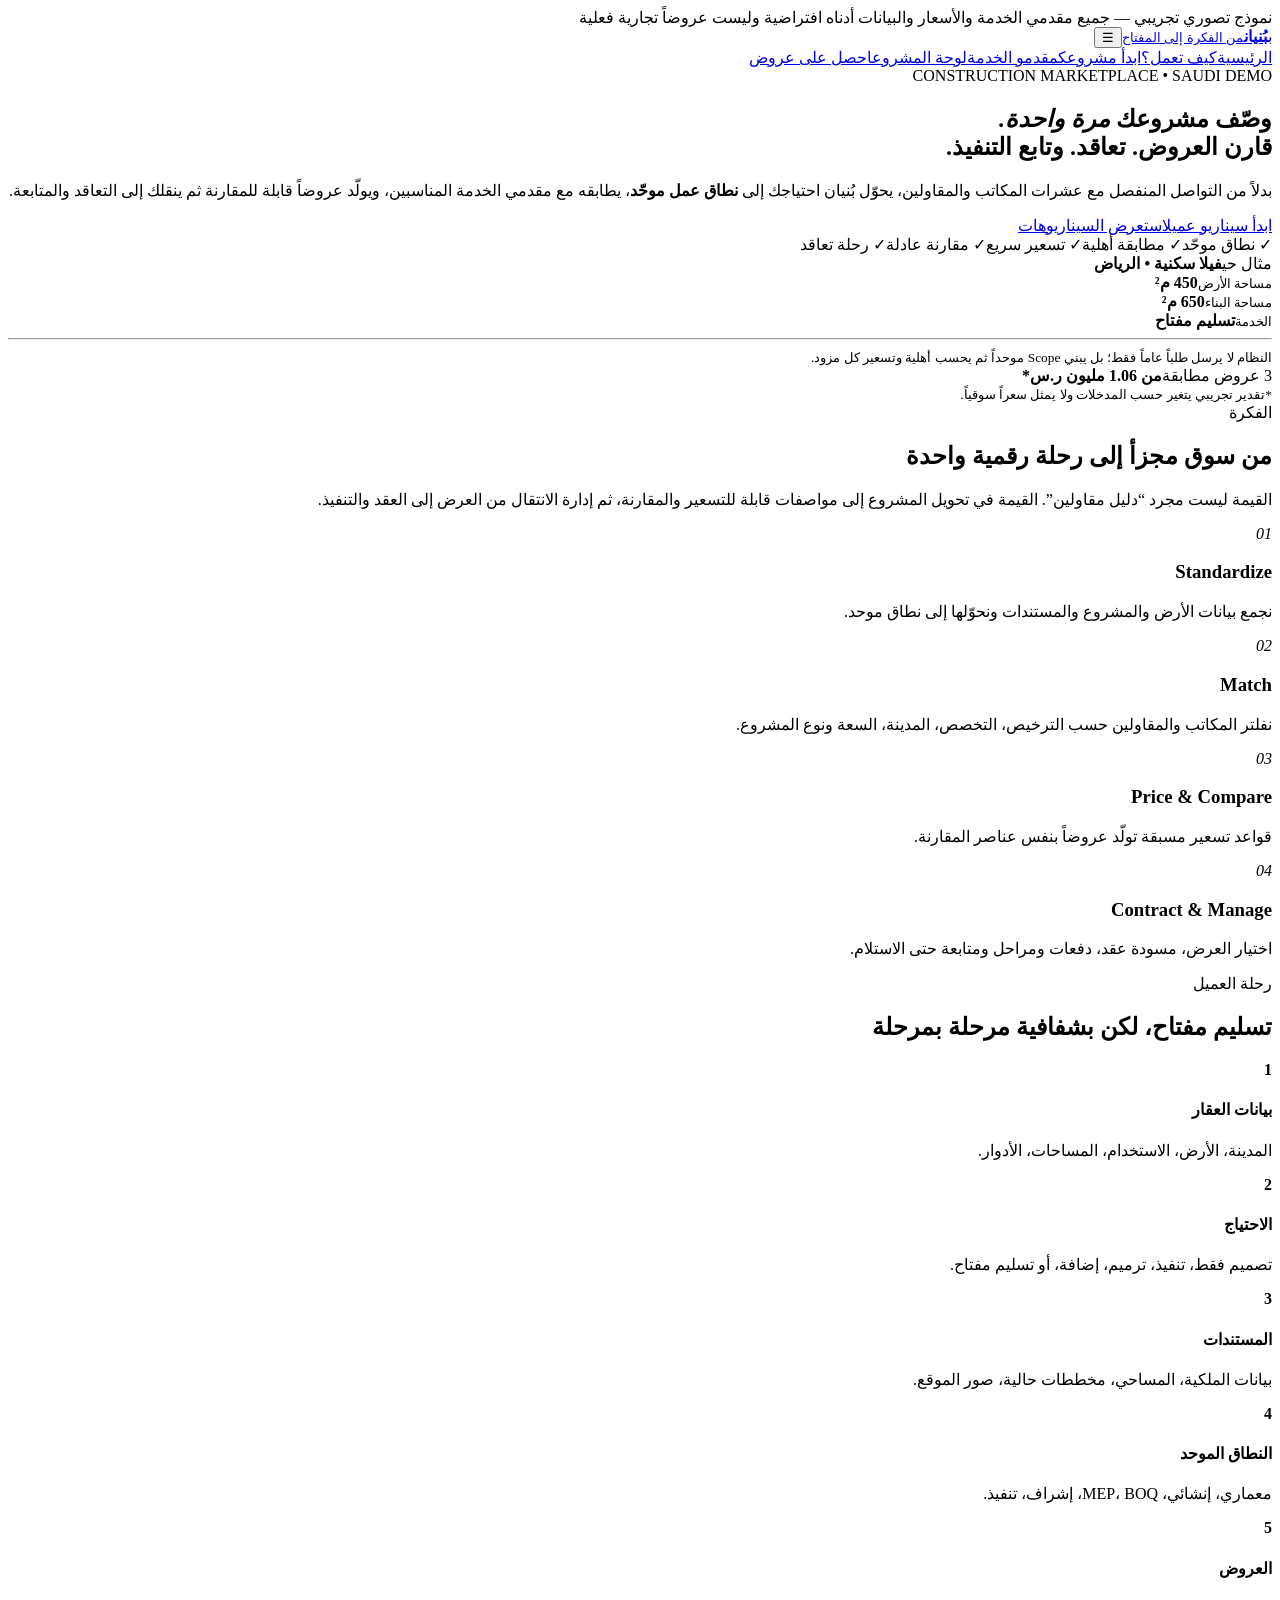
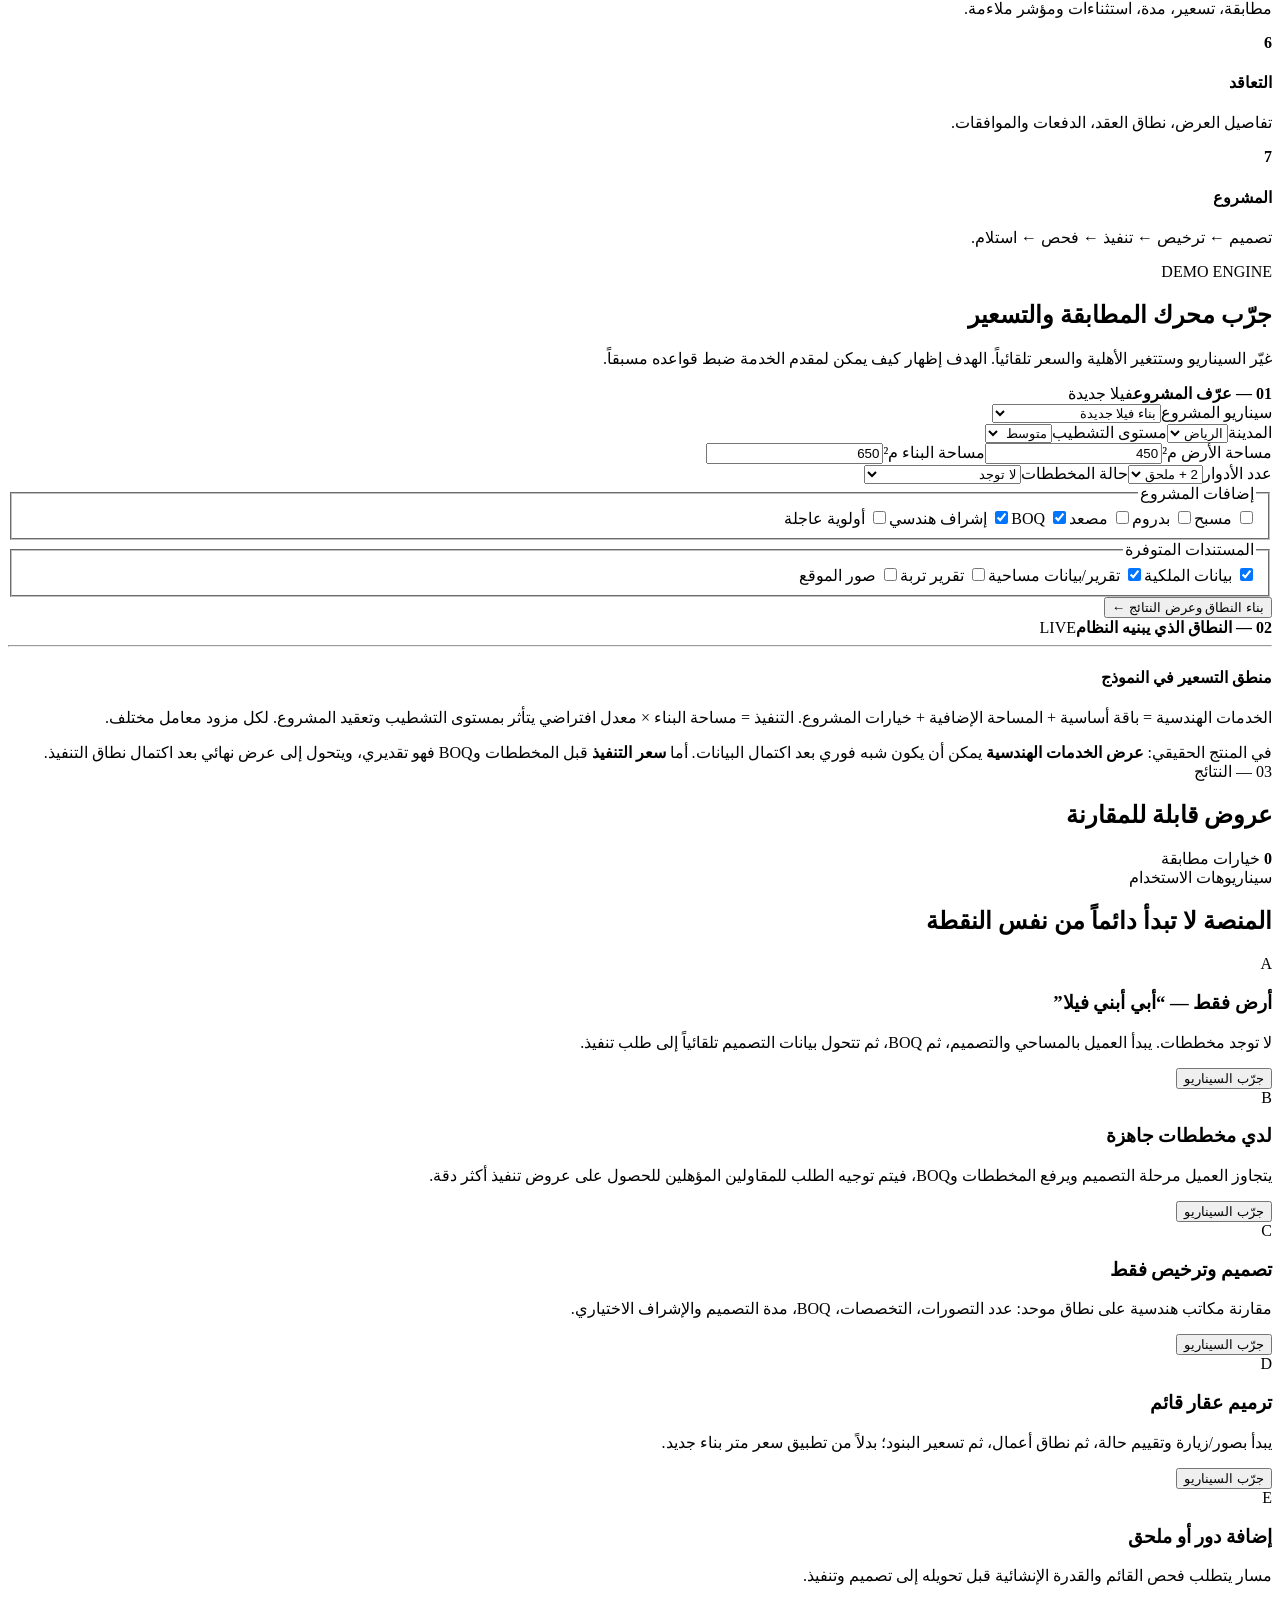
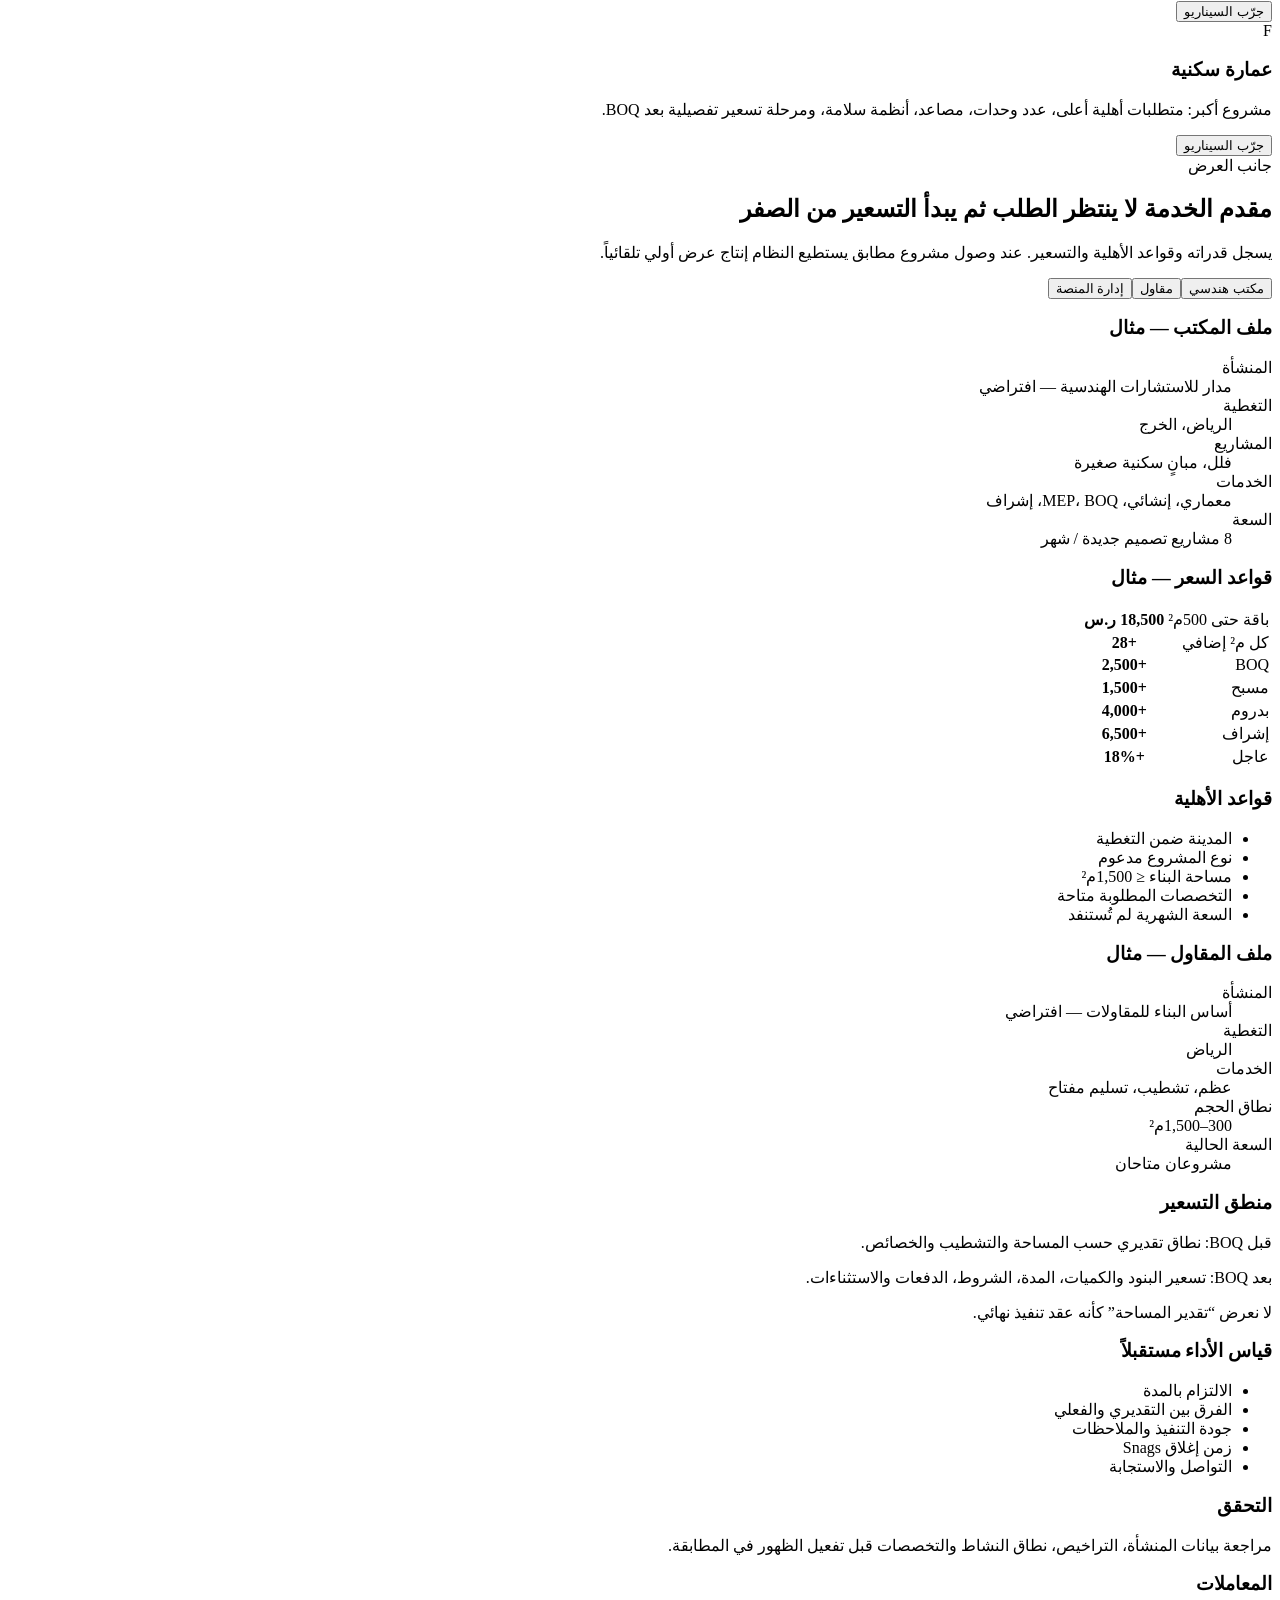
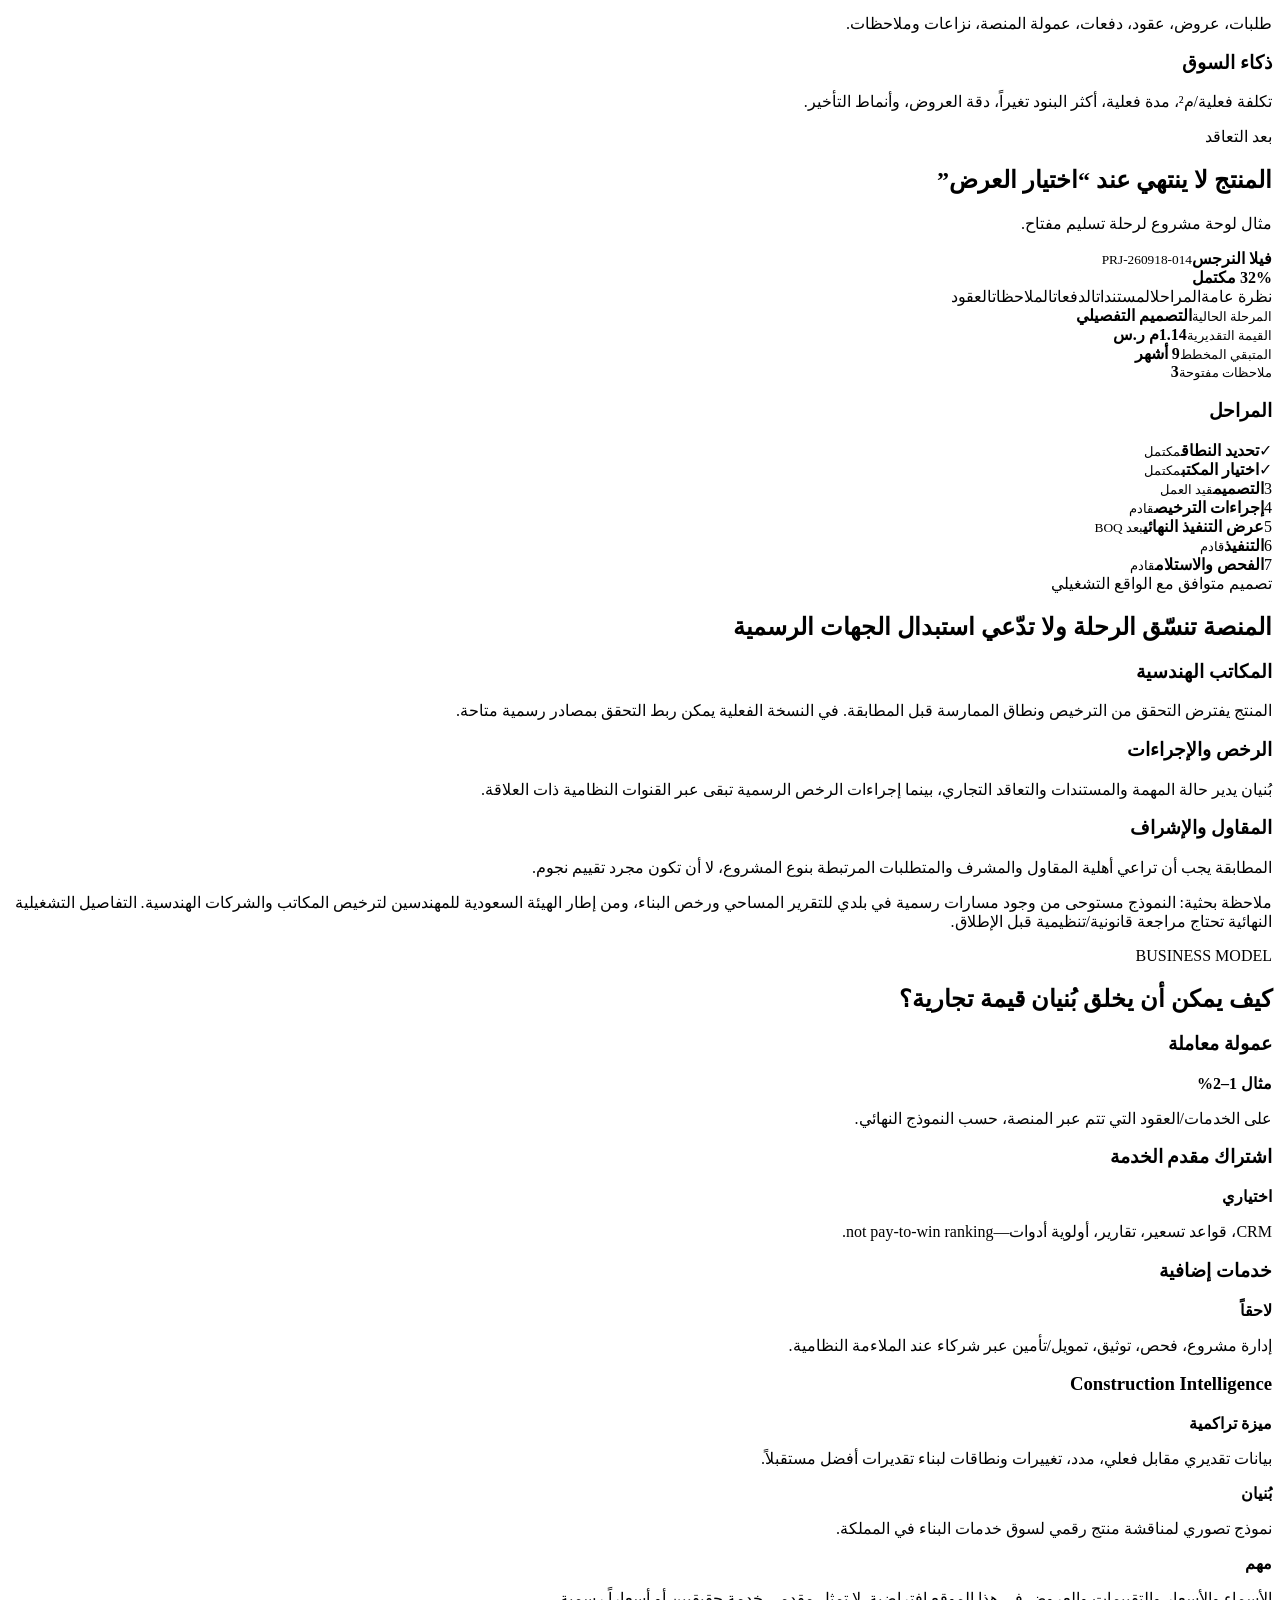
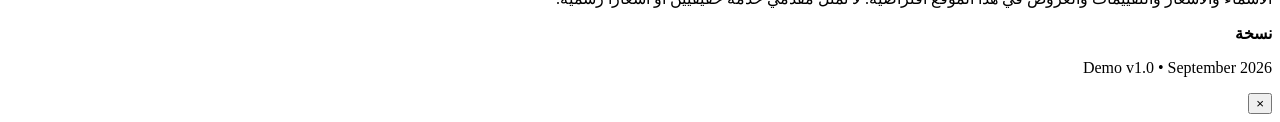
==== index.html @ bd7648a5 "Build comprehensive Bonyan marketplace demo" ====
<!doctype html>
<html lang="ar" dir="rtl">
<head><meta charset="utf-8"><meta name="viewport" content="width=device-width,initial-scale=1,viewport-fit=cover">
<title>بُنيان | منصة مقارنة وتعاقد خدمات البناء</title><meta name="description" content="نموذج تجريبي لمنصة سعودية توحّد نطاق مشروع البناء وتقارن عروض المكاتب الهندسية والمقاولين وتدير رحلة التعاقد.">
<link rel="stylesheet" href="styles.css"></head>
<body>
<div class="demo">نموذج تصوري تجريبي — جميع مقدمي الخدمة والأسعار والبيانات أدناه افتراضية وليست عروضاً تجارية فعلية</div>
<header><a class="brand" href="#home"><span>ب</span><b>بُنيان</b><small>من الفكرة إلى المفتاح</small></a><button id="menu">☰</button><nav id="nav"><a href="#home">الرئيسية</a><a href="#journey">كيف تعمل؟</a><a href="#customer">ابدأ مشروعك</a><a href="#providers">مقدمو الخدمة</a><a href="#dashboard">لوحة المشروع</a><a class="pill" href="#customer">احصل على عروض</a></nav></header>
<main>
<section id="home" class="hero"><div><span class="eyebrow">CONSTRUCTION MARKETPLACE • SAUDI DEMO</span><h1>وصّف مشروعك <em>مرة واحدة.</em><br>قارن العروض. تعاقد. وتابع التنفيذ.</h1><p>بدلاً من التواصل المنفصل مع عشرات المكاتب والمقاولين، يحوّل بُنيان احتياجك إلى <b>نطاق عمل موحّد</b>، يطابقه مع مقدمي الخدمة المناسبين، ويولّد عروضاً قابلة للمقارنة ثم ينقلك إلى التعاقد والمتابعة.</p><div class="actions"><a class="primary" href="#customer">ابدأ سيناريو عميل</a><a class="secondary" href="#scenarios">استعرض السيناريوهات</a></div><div class="trust"><span>✓ نطاق موحّد</span><span>✓ مطابقة أهلية</span><span>✓ تسعير سريع</span><span>✓ مقارنة عادلة</span><span>✓ رحلة تعاقد</span></div></div><aside class="hero-card"><div class="hc-head"><span>مثال حي</span><b>فيلا سكنية • الرياض</b></div><div class="metric"><small>مساحة الأرض</small><b>450 م²</b></div><div class="metric"><small>مساحة البناء</small><b>650 م²</b></div><div class="metric"><small>الخدمة</small><b>تسليم مفتاح</b></div><hr><small>النظام لا يرسل طلباً عاماً فقط؛ بل يبني Scope موحداً ثم يحسب أهلية وتسعير كل مزود.</small><div class="quote-mini"><span>3 عروض مطابقة</span><b>من 1.06 مليون ر.س*</b></div><small>*تقدير تجريبي يتغير حسب المدخلات ولا يمثل سعراً سوقياً.</small></aside></section>

<section class="section problem"><div class="section-title"><span>الفكرة</span><h2>من سوق مجزأ إلى رحلة رقمية واحدة</h2><p>القيمة ليست مجرد “دليل مقاولين”. القيمة في تحويل المشروع إلى مواصفات قابلة للتسعير والمقارنة، ثم إدارة الانتقال من العرض إلى العقد والتنفيذ.</p></div><div class="grid4"><article><i>01</i><h3>Standardize</h3><p>نجمع بيانات الأرض والمشروع والمستندات ونحوّلها إلى نطاق موحد.</p></article><article><i>02</i><h3>Match</h3><p>نفلتر المكاتب والمقاولين حسب الترخيص، التخصص، المدينة، السعة ونوع المشروع.</p></article><article><i>03</i><h3>Price & Compare</h3><p>قواعد تسعير مسبقة تولّد عروضاً بنفس عناصر المقارنة.</p></article><article><i>04</i><h3>Contract & Manage</h3><p>اختيار العرض، مسودة عقد، دفعات ومراحل ومتابعة حتى الاستلام.</p></article></div></section>

<section id="journey" class="section"><div class="section-title"><span>رحلة العميل</span><h2>تسليم مفتاح، لكن بشفافية مرحلة بمرحلة</h2></div><div class="timeline">
<div><b>1</b><h4>بيانات العقار</h4><p>المدينة، الأرض، الاستخدام، المساحات، الأدوار.</p></div><div><b>2</b><h4>الاحتياج</h4><p>تصميم فقط، تنفيذ، ترميم، إضافة، أو تسليم مفتاح.</p></div><div><b>3</b><h4>المستندات</h4><p>بيانات الملكية، المساحي، مخططات حالية، صور الموقع.</p></div><div><b>4</b><h4>النطاق الموحد</h4><p>معماري، إنشائي، MEP، BOQ، إشراف، تنفيذ.</p></div><div><b>5</b><h4>العروض</h4><p>مطابقة، تسعير، مدة، استثناءات ومؤشر ملاءمة.</p></div><div><b>6</b><h4>التعاقد</h4><p>تفاصيل العرض، نطاق العقد، الدفعات والموافقات.</p></div><div><b>7</b><h4>المشروع</h4><p>تصميم ← ترخيص ← تنفيذ ← فحص ← استلام.</p></div></div></section>

<section id="customer" class="section configurator"><div class="section-title"><span>DEMO ENGINE</span><h2>جرّب محرك المطابقة والتسعير</h2><p>غيّر السيناريو وستتغير الأهلية والسعر تلقائياً. الهدف إظهار كيف يمكن لمقدم الخدمة ضبط قواعده مسبقاً.</p></div>
<div class="config-grid"><form id="projectForm" class="panel">
<div class="form-head"><b>01 — عرّف المشروع</b><span id="scenarioBadge">فيلا جديدة</span></div>
<label>سيناريو المشروع<select id="scenario"><option value="villa">بناء فيلا جديدة</option><option value="turnkey">فيلا — تسليم مفتاح</option><option value="design">تصميم وترخيص فقط</option><option value="execute">لدي مخططات وأريد التنفيذ</option><option value="renovation">ترميم فيلا قائمة</option><option value="floor">إضافة دور / ملحق</option><option value="building">عمارة سكنية</option></select></label>
<div class="two"><label>المدينة<select id="city"><option>الرياض</option><option>جدة</option><option>الخبر</option><option>الدمام</option></select></label><label>مستوى التشطيب<select id="finish"><option value="economy">اقتصادي</option><option value="standard" selected>متوسط</option><option value="premium">فاخر</option></select></label></div>
<div class="two"><label>مساحة الأرض م²<input id="land" type="number" min="100" value="450"></label><label>مساحة البناء م²<input id="built" type="number" min="100" value="650"></label></div>
<div class="two"><label>عدد الأدوار<select id="floors"><option value="1">1</option><option value="2" selected>2 + ملحق</option><option value="3">3</option><option value="4">4+</option></select></label><label>حالة المخططات<select id="drawings"><option value="none">لا توجد</option><option value="concept">تصور مبدئي</option><option value="ready">مخططات جاهزة + BOQ</option></select></label></div>
<fieldset><legend>إضافات المشروع</legend><div class="checks"><label><input id="pool" type="checkbox"> مسبح</label><label><input id="basement" type="checkbox"> بدروم</label><label><input id="elevator" type="checkbox"> مصعد</label><label><input id="boq" type="checkbox" checked> BOQ</label><label><input id="supervision" type="checkbox" checked> إشراف هندسي</label><label><input id="urgent" type="checkbox"> أولوية عاجلة</label></div></fieldset>
<fieldset><legend>المستندات المتوفرة</legend><div class="checks"><label><input id="deed" type="checkbox" checked> بيانات الملكية</label><label><input id="survey" type="checkbox" checked> تقرير/بيانات مساحية</label><label><input id="soil" type="checkbox"> تقرير تربة</label><label><input id="photos" type="checkbox"> صور الموقع</label></div></fieldset>
<button class="primary full" type="submit">بناء النطاق وعرض النتائج ←</button></form>
<aside class="panel scope"><div class="form-head"><b>02 — النطاق الذي يبنيه النظام</b><span class="live">LIVE</span></div><div id="scopeOut"></div><hr><h4>منطق التسعير في النموذج</h4><p>الخدمات الهندسية = باقة أساسية + المساحة الإضافية + خيارات المشروع. التنفيذ = مساحة البناء × معدل افتراضي يتأثر بمستوى التشطيب وتعقيد المشروع. لكل مزود معامل مختلف.</p><div class="notice">في المنتج الحقيقي: <b>عرض الخدمات الهندسية</b> يمكن أن يكون شبه فوري بعد اكتمال البيانات. أما <b>سعر التنفيذ</b> قبل المخططات وBOQ فهو تقديري، ويتحول إلى عرض نهائي بعد اكتمال نطاق التنفيذ.</div></aside></div>
<div id="results" class="results hidden"><div class="results-head"><div><span>03 — النتائج</span><h2>عروض قابلة للمقارنة</h2></div><div><b id="matchCount">0</b> خيارات مطابقة</div></div><div id="offerCards" class="offer-grid"></div><div id="compareWrap"></div></div></section>

<section id="scenarios" class="section alt"><div class="section-title"><span>سيناريوهات الاستخدام</span><h2>المنصة لا تبدأ دائماً من نفس النقطة</h2></div><div class="scenario-grid">
<article><span>A</span><h3>أرض فقط — “أبي أبني فيلا”</h3><p>لا توجد مخططات. يبدأ العميل بالمساحي والتصميم، ثم BOQ، ثم تتحول بيانات التصميم تلقائياً إلى طلب تنفيذ.</p><button data-scenario="turnkey">جرّب السيناريو</button></article>
<article><span>B</span><h3>لدي مخططات جاهزة</h3><p>يتجاوز العميل مرحلة التصميم ويرفع المخططات وBOQ، فيتم توجيه الطلب للمقاولين المؤهلين للحصول على عروض تنفيذ أكثر دقة.</p><button data-scenario="execute">جرّب السيناريو</button></article>
<article><span>C</span><h3>تصميم وترخيص فقط</h3><p>مقارنة مكاتب هندسية على نطاق موحد: عدد التصورات، التخصصات، BOQ، مدة التصميم والإشراف الاختياري.</p><button data-scenario="design">جرّب السيناريو</button></article>
<article><span>D</span><h3>ترميم عقار قائم</h3><p>يبدأ بصور/زيارة وتقييم حالة، ثم نطاق أعمال، ثم تسعير البنود؛ بدلاً من تطبيق سعر متر بناء جديد.</p><button data-scenario="renovation">جرّب السيناريو</button></article>
<article><span>E</span><h3>إضافة دور أو ملحق</h3><p>مسار يتطلب فحص القائم والقدرة الإنشائية قبل تحويله إلى تصميم وتنفيذ.</p><button data-scenario="floor">جرّب السيناريو</button></article>
<article><span>F</span><h3>عمارة سكنية</h3><p>مشروع أكبر: متطلبات أهلية أعلى، عدد وحدات، مصاعد، أنظمة سلامة، ومرحلة تسعير تفصيلية بعد BOQ.</p><button data-scenario="building">جرّب السيناريو</button></article>
</div></section>

<section id="providers" class="section"><div class="section-title"><span>جانب العرض</span><h2>مقدم الخدمة لا ينتظر الطلب ثم يبدأ التسعير من الصفر</h2><p>يسجل قدراته وقواعد الأهلية والتسعير. عند وصول مشروع مطابق يستطيع النظام إنتاج عرض أولي تلقائياً.</p></div>
<div class="tabs"><button class="tab active" data-tab="eng">مكتب هندسي</button><button class="tab" data-tab="cont">مقاول</button><button class="tab" data-tab="admin">إدارة المنصة</button></div>
<div id="eng" class="tabpane"><div class="provider-grid"><div class="panel"><h3>ملف المكتب — مثال</h3><dl><dt>المنشأة</dt><dd>مدار للاستشارات الهندسية — افتراضي</dd><dt>التغطية</dt><dd>الرياض، الخرج</dd><dt>المشاريع</dt><dd>فلل، مبانٍ سكنية صغيرة</dd><dt>الخدمات</dt><dd>معماري، إنشائي، MEP، BOQ، إشراف</dd><dt>السعة</dt><dd>8 مشاريع تصميم جديدة / شهر</dd></dl></div><div class="panel"><h3>قواعد السعر — مثال</h3><table><tr><td>باقة حتى 500م²</td><th>18,500 ر.س</th></tr><tr><td>كل م² إضافي</td><th>+28</th></tr><tr><td>BOQ</td><th>+2,500</th></tr><tr><td>مسبح</td><th>+1,500</th></tr><tr><td>بدروم</td><th>+4,000</th></tr><tr><td>إشراف</td><th>+6,500</th></tr><tr><td>عاجل</td><th>+18%</th></tr></table></div><div class="panel"><h3>قواعد الأهلية</h3><ul><li>المدينة ضمن التغطية</li><li>نوع المشروع مدعوم</li><li>مساحة البناء ≤ 1,500م²</li><li>التخصصات المطلوبة متاحة</li><li>السعة الشهرية لم تُستنفد</li></ul></div></div></div>
<div id="cont" class="tabpane hidden"><div class="provider-grid"><div class="panel"><h3>ملف المقاول — مثال</h3><dl><dt>المنشأة</dt><dd>أساس البناء للمقاولات — افتراضي</dd><dt>التغطية</dt><dd>الرياض</dd><dt>الخدمات</dt><dd>عظم، تشطيب، تسليم مفتاح</dd><dt>نطاق الحجم</dt><dd>300–1,500م²</dd><dt>السعة الحالية</dt><dd>مشروعان متاحان</dd></dl></div><div class="panel"><h3>منطق التسعير</h3><p>قبل BOQ: نطاق تقديري حسب المساحة والتشطيب والخصائص.</p><p>بعد BOQ: تسعير البنود والكميات، المدة، الشروط، الدفعات والاستثناءات.</p><div class="notice">لا نعرض “تقدير المساحة” كأنه عقد تنفيذ نهائي.</div></div><div class="panel"><h3>قياس الأداء مستقبلاً</h3><ul><li>الالتزام بالمدة</li><li>الفرق بين التقديري والفعلي</li><li>جودة التنفيذ والملاحظات</li><li>زمن إغلاق Snags</li><li>التواصل والاستجابة</li></ul></div></div></div>
<div id="admin" class="tabpane hidden"><div class="provider-grid"><div class="panel"><h3>التحقق</h3><p>مراجعة بيانات المنشأة، التراخيص، نطاق النشاط والتخصصات قبل تفعيل الظهور في المطابقة.</p></div><div class="panel"><h3>المعاملات</h3><p>طلبات، عروض، عقود، دفعات، عمولة المنصة، نزاعات وملاحظات.</p></div><div class="panel"><h3>ذكاء السوق</h3><p>تكلفة فعلية/م²، مدة فعلية، أكثر البنود تغيراً، دقة العروض، وأنماط التأخير.</p></div></div></div></section>

<section id="dashboard" class="section dark"><div class="section-title"><span>بعد التعاقد</span><h2>المنتج لا ينتهي عند “اختيار العرض”</h2><p>مثال لوحة مشروع لرحلة تسليم مفتاح.</p></div><div class="dash"><aside><b>فيلا النرجس</b><small>PRJ-260918-014</small><div class="progress"><i style="width:32%"></i></div><strong>32% مكتمل</strong><nav><a class="on">نظرة عامة</a><a>المراحل</a><a>المستندات</a><a>الدفعات</a><a>الملاحظات</a><a>العقود</a></nav></aside><div class="dashmain"><div class="kpis"><div><small>المرحلة الحالية</small><b>التصميم التفصيلي</b></div><div><small>القيمة التقديرية</small><b>1.14م ر.س</b></div><div><small>المتبقي المخطط</small><b>9 أشهر</b></div><div><small>ملاحظات مفتوحة</small><b>3</b></div></div><h3>المراحل</h3><div class="milestones"><div class="done">✓<b>تحديد النطاق</b><small>مكتمل</small></div><div class="done">✓<b>اختيار المكتب</b><small>مكتمل</small></div><div class="now">3<b>التصميم</b><small>قيد العمل</small></div><div>4<b>إجراءات الترخيص</b><small>قادم</small></div><div>5<b>عرض التنفيذ النهائي</b><small>بعد BOQ</small></div><div>6<b>التنفيذ</b><small>قادم</small></div><div>7<b>الفحص والاستلام</b><small>قادم</small></div></div></div></div></section>

<section class="section regulatory"><div class="section-title"><span>تصميم متوافق مع الواقع التشغيلي</span><h2>المنصة تنسّق الرحلة ولا تدّعي استبدال الجهات الرسمية</h2></div><div class="grid3"><article><h3>المكاتب الهندسية</h3><p>المنتج يفترض التحقق من الترخيص ونطاق الممارسة قبل المطابقة. في النسخة الفعلية يمكن ربط التحقق بمصادر رسمية متاحة.</p></article><article><h3>الرخص والإجراءات</h3><p>بُنيان يدير حالة المهمة والمستندات والتعاقد التجاري، بينما إجراءات الرخص الرسمية تبقى عبر القنوات النظامية ذات العلاقة.</p></article><article><h3>المقاول والإشراف</h3><p>المطابقة يجب أن تراعي أهلية المقاول والمشرف والمتطلبات المرتبطة بنوع المشروع، لا أن تكون مجرد تقييم نجوم.</p></article></div><p class="source-note">ملاحظة بحثية: النموذج مستوحى من وجود مسارات رسمية في بلدي للتقرير المساحي ورخص البناء، ومن إطار الهيئة السعودية للمهندسين لترخيص المكاتب والشركات الهندسية. التفاصيل التشغيلية النهائية تحتاج مراجعة قانونية/تنظيمية قبل الإطلاق.</p></section>

<section class="section model"><div class="section-title"><span>BUSINESS MODEL</span><h2>كيف يمكن أن يخلق بُنيان قيمة تجارية؟</h2></div><div class="grid4"><article><h3>عمولة معاملة</h3><b>مثال 1–2%</b><p>على الخدمات/العقود التي تتم عبر المنصة، حسب النموذج النهائي.</p></article><article><h3>اشتراك مقدم الخدمة</h3><b>اختياري</b><p>CRM، قواعد تسعير، تقارير، أولوية أدوات—not pay-to-win ranking.</p></article><article><h3>خدمات إضافية</h3><b>لاحقاً</b><p>إدارة مشروع، فحص، توثيق، تمويل/تأمين عبر شركاء عند الملاءمة النظامية.</p></article><article><h3>Construction Intelligence</h3><b>ميزة تراكمية</b><p>بيانات تقديري مقابل فعلي، مدد، تغييرات ونطاقات لبناء تقديرات أفضل مستقبلاً.</p></article></div></section>
</main>
<footer><div><b>بُنيان</b><p>نموذج تصوري لمناقشة منتج رقمي لسوق خدمات البناء في المملكة.</p></div><div><b>مهم</b><p>الأسماء والأسعار والتقييمات والعروض في هذا الموقع افتراضية. لا تمثل مقدمي خدمة حقيقيين أو أسعاراً رسمية.</p></div><div><b>نسخة</b><p>Demo v1.0 • September 2026</p></div></footer>
<div id="modal" class="modal hidden"><div class="modalbox"><button id="closeModal">×</button><div id="modalContent"></div></div></div>
<script src="app.js"></script></body></html>
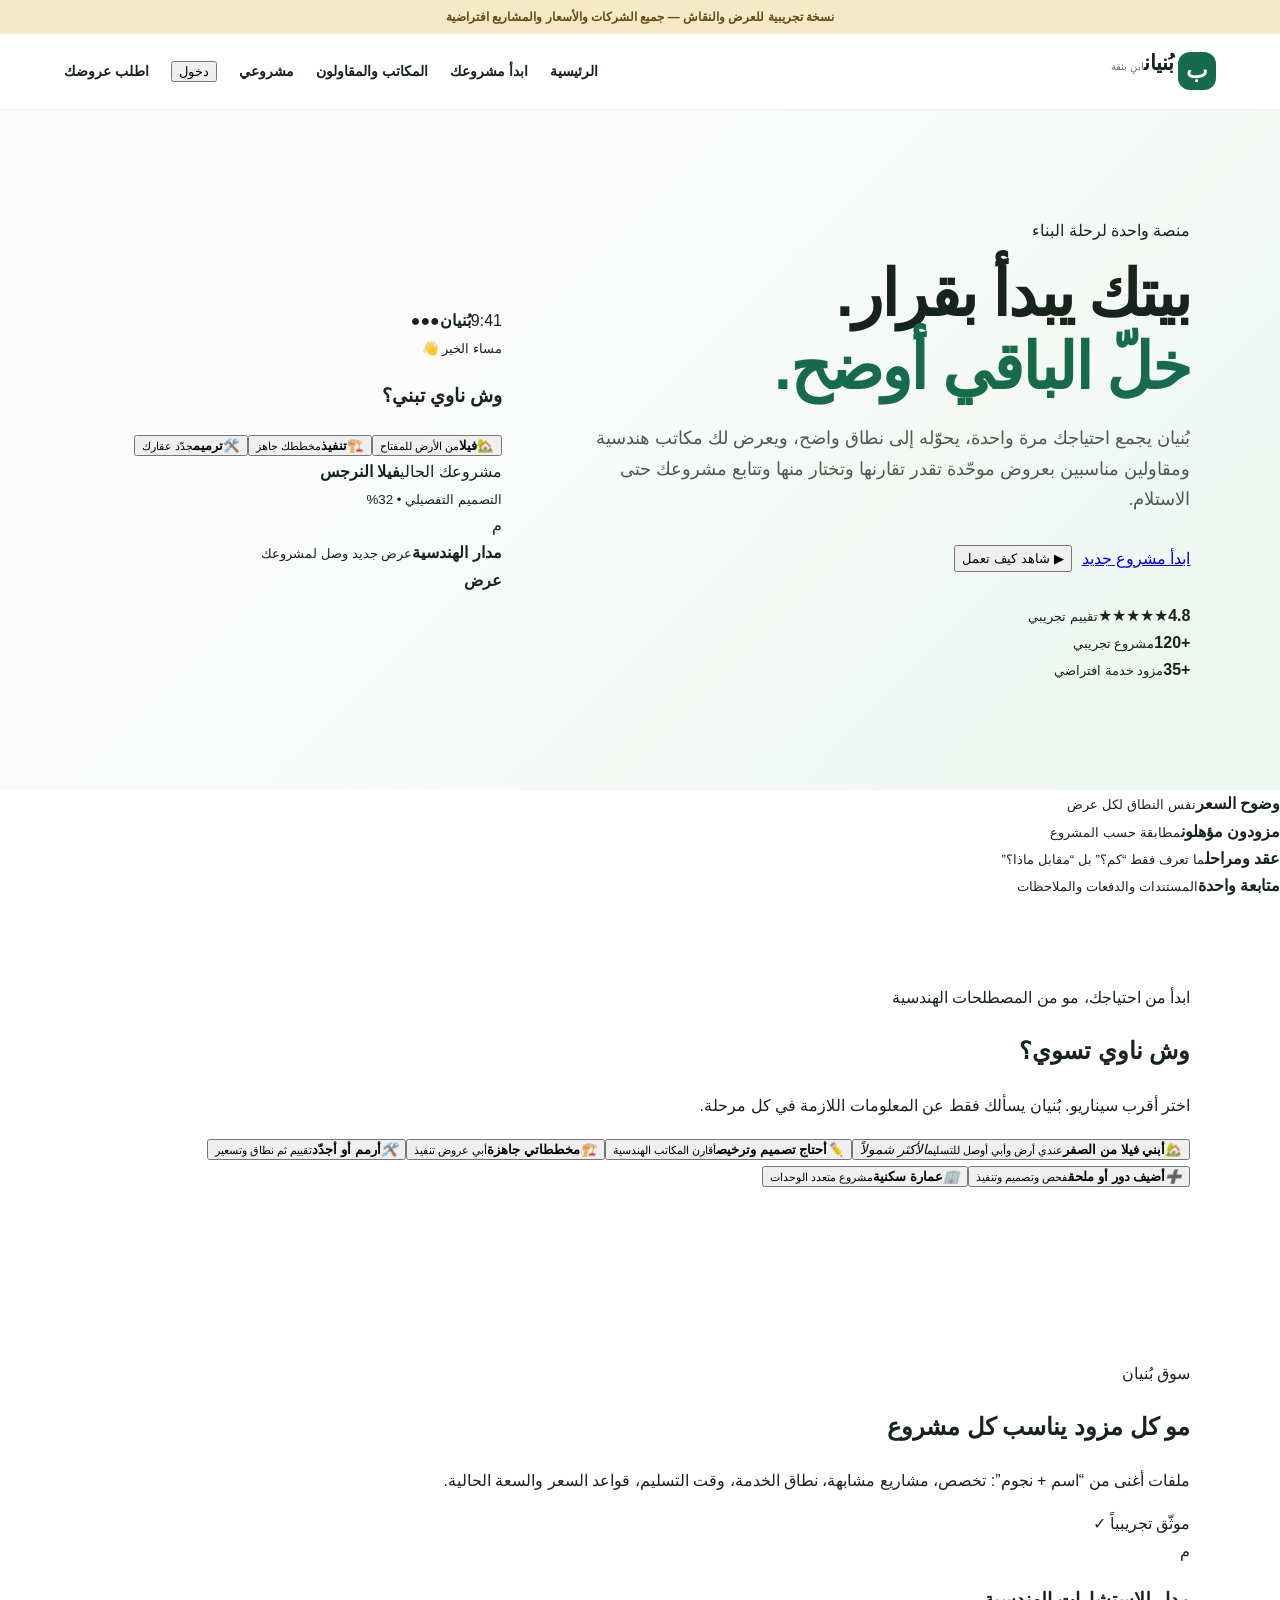
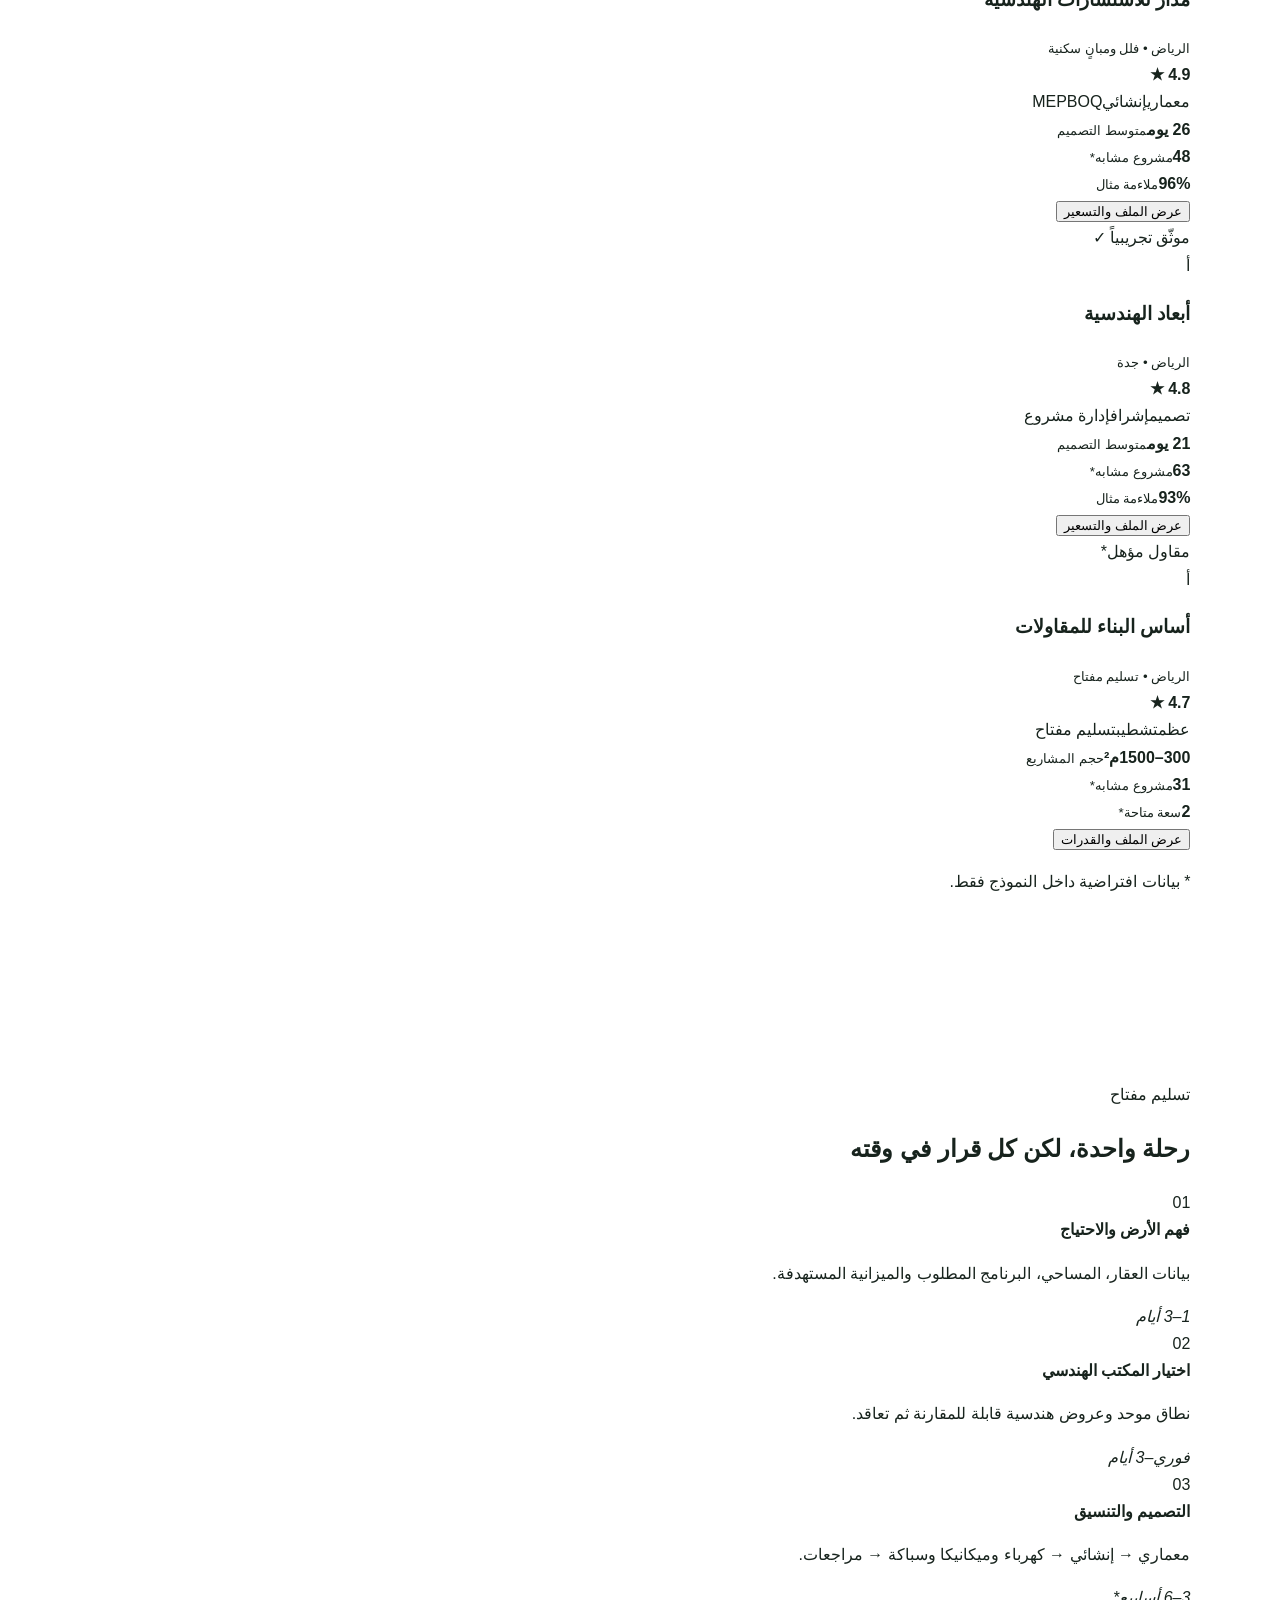
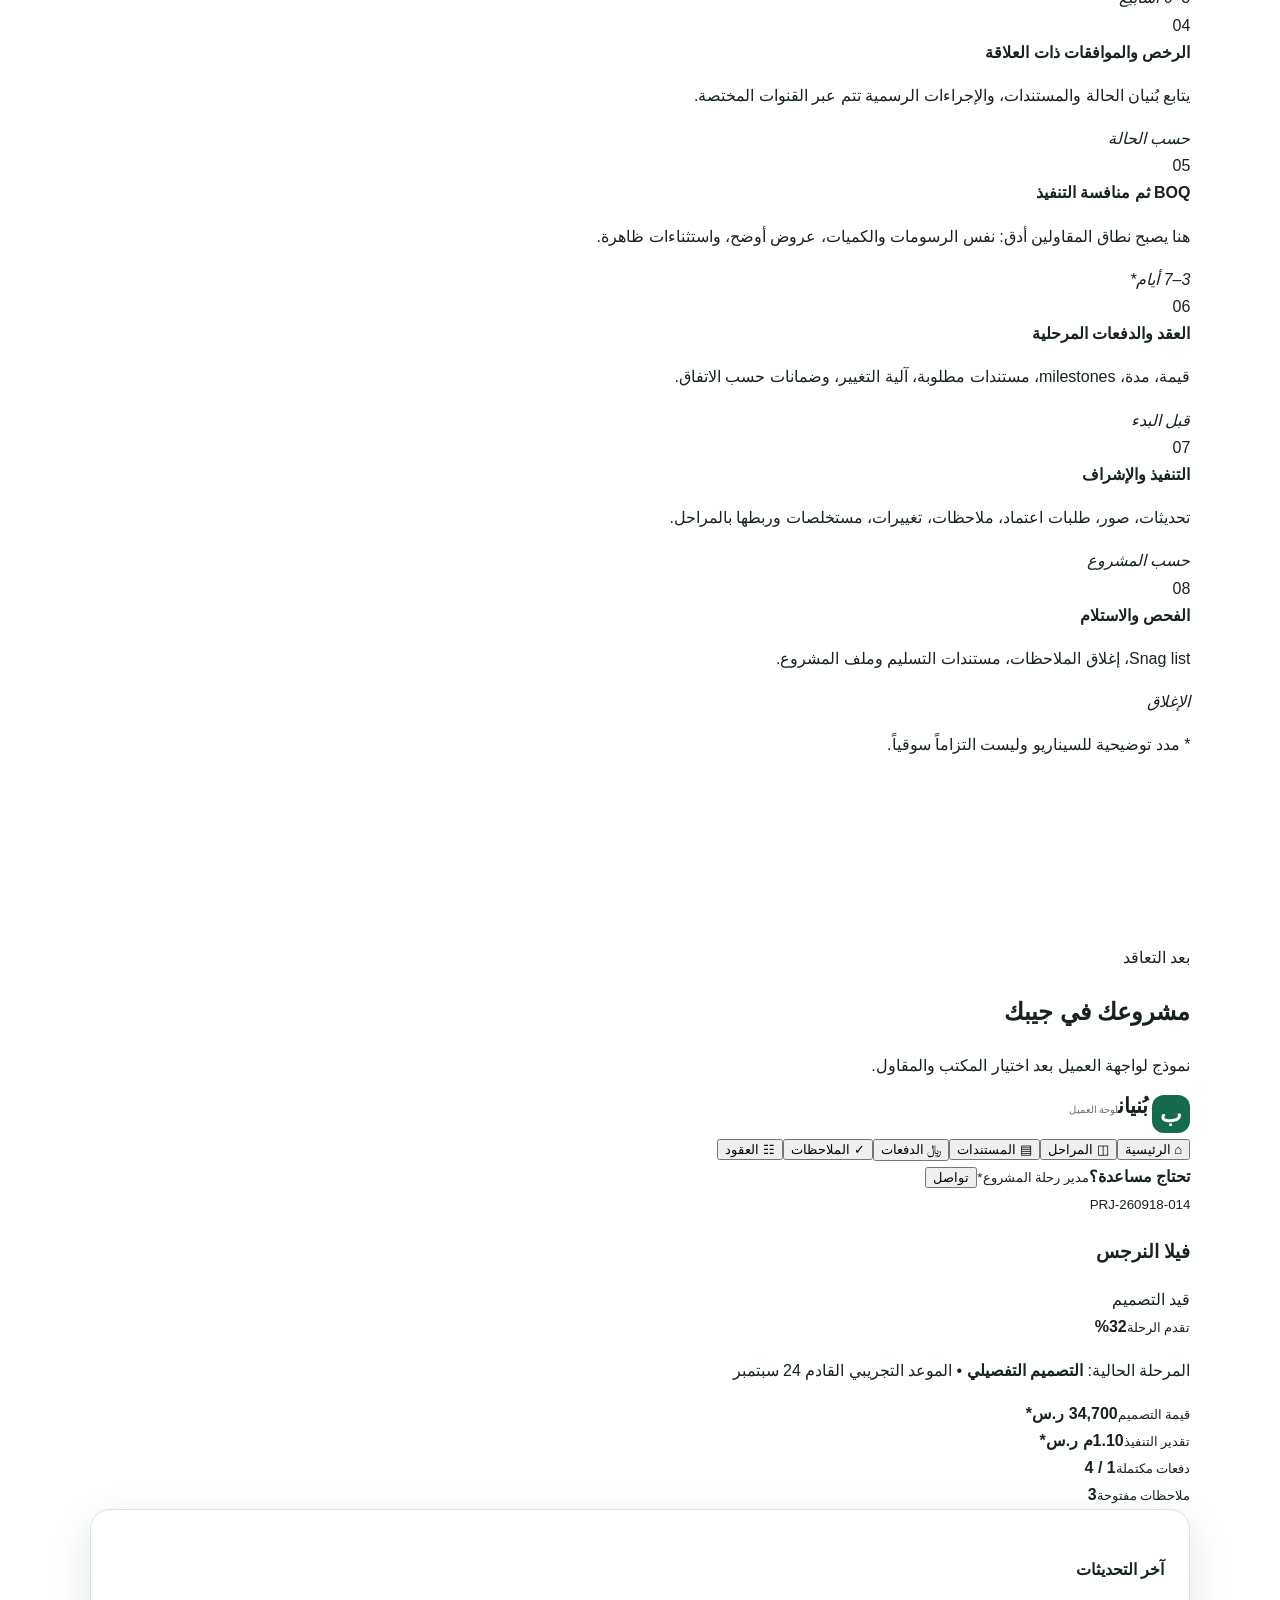
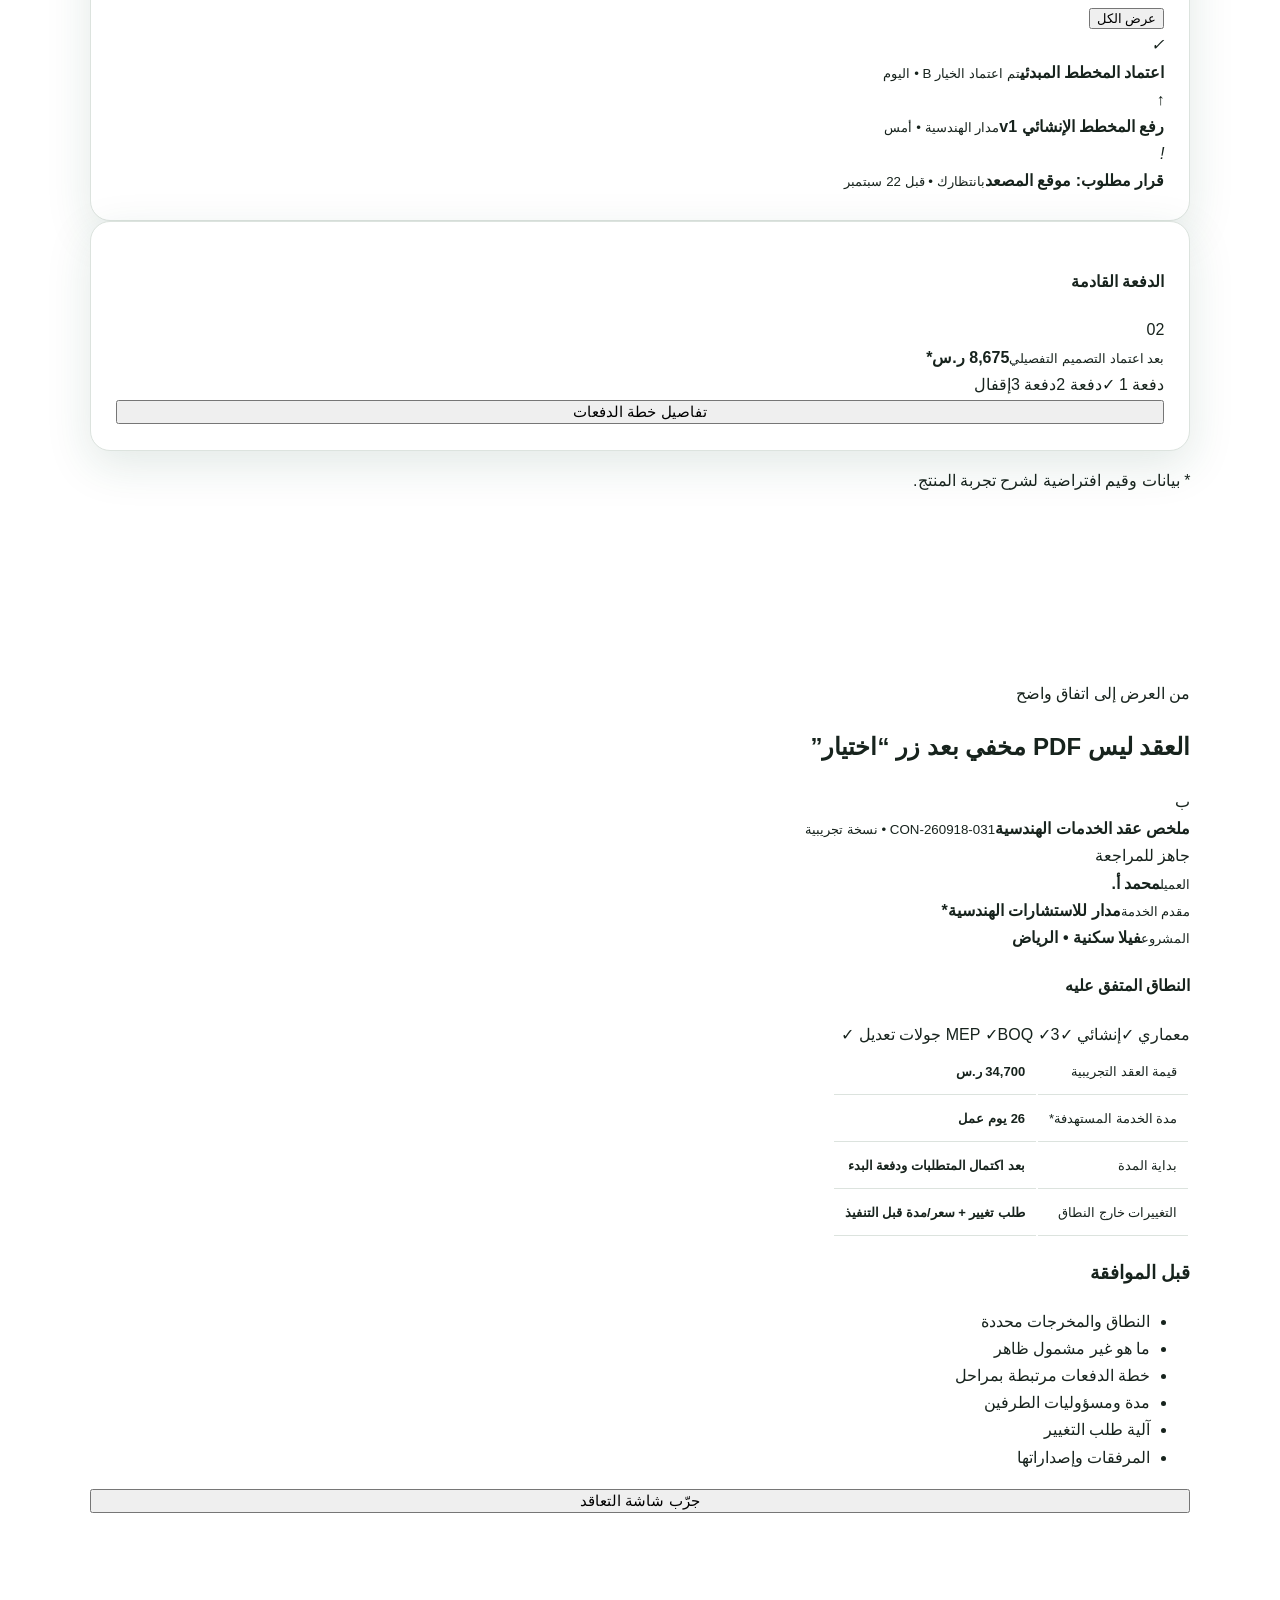
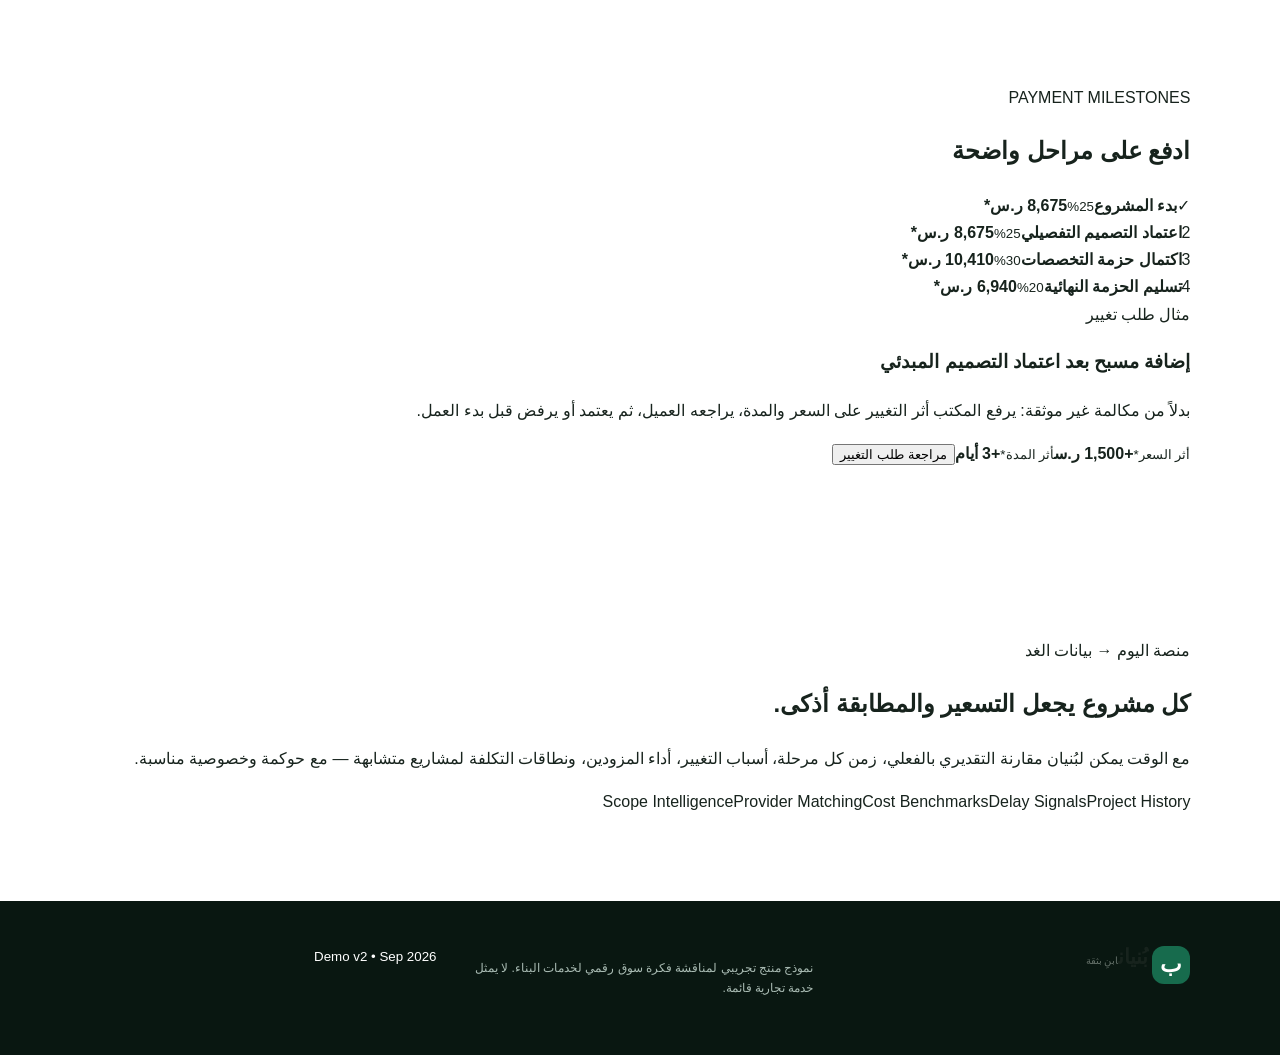
==== commit ec507ec6: "Redesign Bonyan as high-fidelity Saudi startup experience" ====
--- a/index.html
+++ b/index.html
@@ -1,53 +1,38 @@
-<!doctype html>
-<html lang="ar" dir="rtl">
-<head><meta charset="utf-8"><meta name="viewport" content="width=device-width,initial-scale=1,viewport-fit=cover">
-<title>بُنيان | منصة مقارنة وتعاقد خدمات البناء</title><meta name="description" content="نموذج تجريبي لمنصة سعودية توحّد نطاق مشروع البناء وتقارن عروض المكاتب الهندسية والمقاولين وتدير رحلة التعاقد.">
-<link rel="stylesheet" href="styles.css"></head>
-<body>
-<div class="demo">نموذج تصوري تجريبي — جميع مقدمي الخدمة والأسعار والبيانات أدناه افتراضية وليست عروضاً تجارية فعلية</div>
-<header><a class="brand" href="#home"><span>ب</span><b>بُنيان</b><small>من الفكرة إلى المفتاح</small></a><button id="menu">☰</button><nav id="nav"><a href="#home">الرئيسية</a><a href="#journey">كيف تعمل؟</a><a href="#customer">ابدأ مشروعك</a><a href="#providers">مقدمو الخدمة</a><a href="#dashboard">لوحة المشروع</a><a class="pill" href="#customer">احصل على عروض</a></nav></header>
+<!doctype html><html lang="ar" dir="rtl"><head><meta charset="utf-8"><meta name="viewport" content="width=device-width,initial-scale=1,viewport-fit=cover"><meta name="theme-color" content="#0b5c45"><title>بُنيان | ابنِ بثقة</title><link rel="stylesheet" href="styles.css"></head><body>
+<div class="demo">نسخة تجريبية للعرض والنقاش — جميع الشركات والأسعار والمشاريع افتراضية</div>
+<header><a class="brand" href="#home"><span class="logo">ب</span><div><b>بُنيان</b><small>ابنِ بثقة</small></div></a><button id="menu">☰</button><nav id="nav"><a href="#home">الرئيسية</a><a href="#start">ابدأ مشروعك</a><a href="#market">المكاتب والمقاولون</a><a href="#project">مشروعي</a><button class="ghost" data-open="login">دخول</button><a class="cta" href="#start">اطلب عروضك</a></nav></header>
 <main>
-<section id="home" class="hero"><div><span class="eyebrow">CONSTRUCTION MARKETPLACE • SAUDI DEMO</span><h1>وصّف مشروعك <em>مرة واحدة.</em><br>قارن العروض. تعاقد. وتابع التنفيذ.</h1><p>بدلاً من التواصل المنفصل مع عشرات المكاتب والمقاولين، يحوّل بُنيان احتياجك إلى <b>نطاق عمل موحّد</b>، يطابقه مع مقدمي الخدمة المناسبين، ويولّد عروضاً قابلة للمقارنة ثم ينقلك إلى التعاقد والمتابعة.</p><div class="actions"><a class="primary" href="#customer">ابدأ سيناريو عميل</a><a class="secondary" href="#scenarios">استعرض السيناريوهات</a></div><div class="trust"><span>✓ نطاق موحّد</span><span>✓ مطابقة أهلية</span><span>✓ تسعير سريع</span><span>✓ مقارنة عادلة</span><span>✓ رحلة تعاقد</span></div></div><aside class="hero-card"><div class="hc-head"><span>مثال حي</span><b>فيلا سكنية • الرياض</b></div><div class="metric"><small>مساحة الأرض</small><b>450 م²</b></div><div class="metric"><small>مساحة البناء</small><b>650 م²</b></div><div class="metric"><small>الخدمة</small><b>تسليم مفتاح</b></div><hr><small>النظام لا يرسل طلباً عاماً فقط؛ بل يبني Scope موحداً ثم يحسب أهلية وتسعير كل مزود.</small><div class="quote-mini"><span>3 عروض مطابقة</span><b>من 1.06 مليون ر.س*</b></div><small>*تقدير تجريبي يتغير حسب المدخلات ولا يمثل سعراً سوقياً.</small></aside></section>
+<section id="home" class="hero"><div class="hero-copy"><span class="chip">منصة واحدة لرحلة البناء</span><h1>بيتك يبدأ بقرار.<br><em>خلّ الباقي أوضح.</em></h1><p>بُنيان يجمع احتياجك مرة واحدة، يحوّله إلى نطاق واضح، ويعرض لك مكاتب هندسية ومقاولين مناسبين بعروض موحّدة تقدر تقارنها وتختار منها وتتابع مشروعك حتى الاستلام.</p><div class="actions"><a class="cta big" href="#start">ابدأ مشروع جديد</a><button class="play" data-open="tour">▶ شاهد كيف تعمل</button></div><div class="social"><div><b>4.8</b><span>★★★★★</span><small>تقييم تجريبي</small></div><div><b>+120</b><small>مشروع تجريبي</small></div><div><b>+35</b><small>مزود خدمة افتراضي</small></div></div></div>
+<div class="phone"><div class="phone-top"><span>9:41</span><b>بُنيان</b><span>●●●</span></div><div class="welcome"><small>مساء الخير 👋</small><h3>وش ناوي تبني؟</h3></div><div class="quick"><button data-quick="turnkey">🏡<b>فيلا</b><small>من الأرض للمفتاح</small></button><button data-quick="execute">🏗️<b>تنفيذ</b><small>مخططك جاهز</small></button><button data-quick="renovation">🛠️<b>ترميم</b><small>جدّد عقارك</small></button></div><div class="phone-project"><span>مشروعك الحالي</span><b>فيلا النرجس</b><div class="bar"><i></i></div><small>التصميم التفصيلي • 32%</small></div><div class="phone-offer"><span class="avatar">م</span><div><b>مدار الهندسية</b><small>عرض جديد وصل لمشروعك</small></div><strong>عرض</strong></div></div></section>
 
-<section class="section problem"><div class="section-title"><span>الفكرة</span><h2>من سوق مجزأ إلى رحلة رقمية واحدة</h2><p>القيمة ليست مجرد “دليل مقاولين”. القيمة في تحويل المشروع إلى مواصفات قابلة للتسعير والمقارنة، ثم إدارة الانتقال من العرض إلى العقد والتنفيذ.</p></div><div class="grid4"><article><i>01</i><h3>Standardize</h3><p>نجمع بيانات الأرض والمشروع والمستندات ونحوّلها إلى نطاق موحد.</p></article><article><i>02</i><h3>Match</h3><p>نفلتر المكاتب والمقاولين حسب الترخيص، التخصص، المدينة، السعة ونوع المشروع.</p></article><article><i>03</i><h3>Price & Compare</h3><p>قواعد تسعير مسبقة تولّد عروضاً بنفس عناصر المقارنة.</p></article><article><i>04</i><h3>Contract & Manage</h3><p>اختيار العرض، مسودة عقد، دفعات ومراحل ومتابعة حتى الاستلام.</p></article></div></section>
+<section class="proof"><div><b>وضوح السعر</b><small>نفس النطاق لكل عرض</small></div><div><b>مزودون مؤهلون</b><small>مطابقة حسب المشروع</small></div><div><b>عقد ومراحل</b><small>ما تعرف فقط “كم؟” بل “مقابل ماذا؟”</small></div><div><b>متابعة واحدة</b><small>المستندات والدفعات والملاحظات</small></div></section>
 
-<section id="journey" class="section"><div class="section-title"><span>رحلة العميل</span><h2>تسليم مفتاح، لكن بشفافية مرحلة بمرحلة</h2></div><div class="timeline">
-<div><b>1</b><h4>بيانات العقار</h4><p>المدينة، الأرض، الاستخدام، المساحات، الأدوار.</p></div><div><b>2</b><h4>الاحتياج</h4><p>تصميم فقط، تنفيذ، ترميم، إضافة، أو تسليم مفتاح.</p></div><div><b>3</b><h4>المستندات</h4><p>بيانات الملكية، المساحي، مخططات حالية، صور الموقع.</p></div><div><b>4</b><h4>النطاق الموحد</h4><p>معماري، إنشائي، MEP، BOQ، إشراف، تنفيذ.</p></div><div><b>5</b><h4>العروض</h4><p>مطابقة، تسعير، مدة، استثناءات ومؤشر ملاءمة.</p></div><div><b>6</b><h4>التعاقد</h4><p>تفاصيل العرض، نطاق العقد، الدفعات والموافقات.</p></div><div><b>7</b><h4>المشروع</h4><p>تصميم ← ترخيص ← تنفيذ ← فحص ← استلام.</p></div></div></section>
+<section id="start" class="section start"><div class="section-head"><span>ابدأ من احتياجك، مو من المصطلحات الهندسية</span><h2>وش ناوي تسوي؟</h2><p>اختر أقرب سيناريو. بُنيان يسألك فقط عن المعلومات اللازمة في كل مرحلة.</p></div>
+<div class="journey-cards"><button data-flow="turnkey"><i>🏡</i><b>أبني فيلا من الصفر</b><small>عندي أرض وأبي أوصل للتسليم</small><em>الأكثر شمولاً</em></button><button data-flow="design"><i>✏️</i><b>أحتاج تصميم وترخيص</b><small>أقارن المكاتب الهندسية</small></button><button data-flow="execute"><i>🏗️</i><b>مخططاتي جاهزة</b><small>أبي عروض تنفيذ</small></button><button data-flow="renovation"><i>🛠️</i><b>أرمم أو أجدّد</b><small>تقييم ثم نطاق وتسعير</small></button><button data-flow="floor"><i>➕</i><b>أضيف دور أو ملحق</b><small>فحص وتصميم وتنفيذ</small></button><button data-flow="building"><i>🏢</i><b>عمارة سكنية</b><small>مشروع متعدد الوحدات</small></button></div>
+<div id="wizard" class="wizard hidden"><div class="wizard-top"><div><span id="stepLabel">الخطوة 1 من 5</span><div class="stepbar"><i id="stepbar"></i></div></div><button id="closeWizard">×</button></div><div id="wizardBody"></div><div class="wizard-actions"><button id="prev" class="ghost">السابق</button><button id="next" class="cta">التالي</button></div></div></section>
 
-<section id="customer" class="section configurator"><div class="section-title"><span>DEMO ENGINE</span><h2>جرّب محرك المطابقة والتسعير</h2><p>غيّر السيناريو وستتغير الأهلية والسعر تلقائياً. الهدف إظهار كيف يمكن لمقدم الخدمة ضبط قواعده مسبقاً.</p></div>
-<div class="config-grid"><form id="projectForm" class="panel">
-<div class="form-head"><b>01 — عرّف المشروع</b><span id="scenarioBadge">فيلا جديدة</span></div>
-<label>سيناريو المشروع<select id="scenario"><option value="villa">بناء فيلا جديدة</option><option value="turnkey">فيلا — تسليم مفتاح</option><option value="design">تصميم وترخيص فقط</option><option value="execute">لدي مخططات وأريد التنفيذ</option><option value="renovation">ترميم فيلا قائمة</option><option value="floor">إضافة دور / ملحق</option><option value="building">عمارة سكنية</option></select></label>
-<div class="two"><label>المدينة<select id="city"><option>الرياض</option><option>جدة</option><option>الخبر</option><option>الدمام</option></select></label><label>مستوى التشطيب<select id="finish"><option value="economy">اقتصادي</option><option value="standard" selected>متوسط</option><option value="premium">فاخر</option></select></label></div>
-<div class="two"><label>مساحة الأرض م²<input id="land" type="number" min="100" value="450"></label><label>مساحة البناء م²<input id="built" type="number" min="100" value="650"></label></div>
-<div class="two"><label>عدد الأدوار<select id="floors"><option value="1">1</option><option value="2" selected>2 + ملحق</option><option value="3">3</option><option value="4">4+</option></select></label><label>حالة المخططات<select id="drawings"><option value="none">لا توجد</option><option value="concept">تصور مبدئي</option><option value="ready">مخططات جاهزة + BOQ</option></select></label></div>
-<fieldset><legend>إضافات المشروع</legend><div class="checks"><label><input id="pool" type="checkbox"> مسبح</label><label><input id="basement" type="checkbox"> بدروم</label><label><input id="elevator" type="checkbox"> مصعد</label><label><input id="boq" type="checkbox" checked> BOQ</label><label><input id="supervision" type="checkbox" checked> إشراف هندسي</label><label><input id="urgent" type="checkbox"> أولوية عاجلة</label></div></fieldset>
-<fieldset><legend>المستندات المتوفرة</legend><div class="checks"><label><input id="deed" type="checkbox" checked> بيانات الملكية</label><label><input id="survey" type="checkbox" checked> تقرير/بيانات مساحية</label><label><input id="soil" type="checkbox"> تقرير تربة</label><label><input id="photos" type="checkbox"> صور الموقع</label></div></fieldset>
-<button class="primary full" type="submit">بناء النطاق وعرض النتائج ←</button></form>
-<aside class="panel scope"><div class="form-head"><b>02 — النطاق الذي يبنيه النظام</b><span class="live">LIVE</span></div><div id="scopeOut"></div><hr><h4>منطق التسعير في النموذج</h4><p>الخدمات الهندسية = باقة أساسية + المساحة الإضافية + خيارات المشروع. التنفيذ = مساحة البناء × معدل افتراضي يتأثر بمستوى التشطيب وتعقيد المشروع. لكل مزود معامل مختلف.</p><div class="notice">في المنتج الحقيقي: <b>عرض الخدمات الهندسية</b> يمكن أن يكون شبه فوري بعد اكتمال البيانات. أما <b>سعر التنفيذ</b> قبل المخططات وBOQ فهو تقديري، ويتحول إلى عرض نهائي بعد اكتمال نطاق التنفيذ.</div></aside></div>
-<div id="results" class="results hidden"><div class="results-head"><div><span>03 — النتائج</span><h2>عروض قابلة للمقارنة</h2></div><div><b id="matchCount">0</b> خيارات مطابقة</div></div><div id="offerCards" class="offer-grid"></div><div id="compareWrap"></div></div></section>
+<section id="market" class="section soft"><div class="section-head"><span>سوق بُنيان</span><h2>مو كل مزود يناسب كل مشروع</h2><p>ملفات أغنى من “اسم + نجوم”: تخصص، مشاريع مشابهة، نطاق الخدمة، وقت التسليم، قواعد السعر والسعة الحالية.</p></div><div class="provider-cards">
+<article class="provider"><div class="cover c1"><span>موثّق تجريبياً ✓</span></div><div class="pbody"><div class="phead"><span class="avatar lg">م</span><div><h3>مدار للاستشارات الهندسية</h3><small>الرياض • فلل ومبانٍ سكنية</small></div><b>4.9 ★</b></div><div class="tags"><span>معماري</span><span>إنشائي</span><span>MEP</span><span>BOQ</span></div><div class="pstats"><div><b>26 يوم</b><small>متوسط التصميم</small></div><div><b>48</b><small>مشروع مشابه*</small></div><div><b>96%</b><small>ملاءمة مثال</small></div></div><button data-profile="0">عرض الملف والتسعير</button></div></article>
+<article class="provider"><div class="cover c2"><span>موثّق تجريبياً ✓</span></div><div class="pbody"><div class="phead"><span class="avatar lg">أ</span><div><h3>أبعاد الهندسية</h3><small>الرياض • جدة</small></div><b>4.8 ★</b></div><div class="tags"><span>تصميم</span><span>إشراف</span><span>إدارة مشروع</span></div><div class="pstats"><div><b>21 يوم</b><small>متوسط التصميم</small></div><div><b>63</b><small>مشروع مشابه*</small></div><div><b>93%</b><small>ملاءمة مثال</small></div></div><button data-profile="1">عرض الملف والتسعير</button></div></article>
+<article class="provider"><div class="cover c3"><span>مقاول مؤهل*</span></div><div class="pbody"><div class="phead"><span class="avatar lg">أ</span><div><h3>أساس البناء للمقاولات</h3><small>الرياض • تسليم مفتاح</small></div><b>4.7 ★</b></div><div class="tags"><span>عظم</span><span>تشطيب</span><span>تسليم مفتاح</span></div><div class="pstats"><div><b>300–1500م²</b><small>حجم المشاريع</small></div><div><b>31</b><small>مشروع مشابه*</small></div><div><b>2</b><small>سعة متاحة*</small></div></div><button data-profile="2">عرض الملف والقدرات</button></div></article></div><p class="fine">* بيانات افتراضية داخل النموذج فقط.</p></section>
 
-<section id="scenarios" class="section alt"><div class="section-title"><span>سيناريوهات الاستخدام</span><h2>المنصة لا تبدأ دائماً من نفس النقطة</h2></div><div class="scenario-grid">
-<article><span>A</span><h3>أرض فقط — “أبي أبني فيلا”</h3><p>لا توجد مخططات. يبدأ العميل بالمساحي والتصميم، ثم BOQ، ثم تتحول بيانات التصميم تلقائياً إلى طلب تنفيذ.</p><button data-scenario="turnkey">جرّب السيناريو</button></article>
-<article><span>B</span><h3>لدي مخططات جاهزة</h3><p>يتجاوز العميل مرحلة التصميم ويرفع المخططات وBOQ، فيتم توجيه الطلب للمقاولين المؤهلين للحصول على عروض تنفيذ أكثر دقة.</p><button data-scenario="execute">جرّب السيناريو</button></article>
-<article><span>C</span><h3>تصميم وترخيص فقط</h3><p>مقارنة مكاتب هندسية على نطاق موحد: عدد التصورات، التخصصات، BOQ، مدة التصميم والإشراف الاختياري.</p><button data-scenario="design">جرّب السيناريو</button></article>
-<article><span>D</span><h3>ترميم عقار قائم</h3><p>يبدأ بصور/زيارة وتقييم حالة، ثم نطاق أعمال، ثم تسعير البنود؛ بدلاً من تطبيق سعر متر بناء جديد.</p><button data-scenario="renovation">جرّب السيناريو</button></article>
-<article><span>E</span><h3>إضافة دور أو ملحق</h3><p>مسار يتطلب فحص القائم والقدرة الإنشائية قبل تحويله إلى تصميم وتنفيذ.</p><button data-scenario="floor">جرّب السيناريو</button></article>
-<article><span>F</span><h3>عمارة سكنية</h3><p>مشروع أكبر: متطلبات أهلية أعلى، عدد وحدات، مصاعد، أنظمة سلامة، ومرحلة تسعير تفصيلية بعد BOQ.</p><button data-scenario="building">جرّب السيناريو</button></article>
-</div></section>
+<section id="lifecycle" class="section"><div class="section-head"><span>تسليم مفتاح</span><h2>رحلة واحدة، لكن كل قرار في وقته</h2></div><div class="life">
+<div class="life-item done"><span>01</span><div><b>فهم الأرض والاحتياج</b><p>بيانات العقار، المساحي، البرنامج المطلوب والميزانية المستهدفة.</p></div><em>1–3 أيام</em></div>
+<div class="life-item"><span>02</span><div><b>اختيار المكتب الهندسي</b><p>نطاق موحد وعروض هندسية قابلة للمقارنة ثم تعاقد.</p></div><em>فوري–3 أيام</em></div>
+<div class="life-item"><span>03</span><div><b>التصميم والتنسيق</b><p>معماري → إنشائي → كهرباء وميكانيكا وسباكة → مراجعات.</p></div><em>3–6 أسابيع*</em></div>
+<div class="life-item"><span>04</span><div><b>الرخص والموافقات ذات العلاقة</b><p>يتابع بُنيان الحالة والمستندات، والإجراءات الرسمية تتم عبر القنوات المختصة.</p></div><em>حسب الحالة</em></div>
+<div class="life-item highlight"><span>05</span><div><b>BOQ ثم منافسة التنفيذ</b><p>هنا يصبح نطاق المقاولين أدق: نفس الرسومات والكميات، عروض أوضح، واستثناءات ظاهرة.</p></div><em>3–7 أيام*</em></div>
+<div class="life-item"><span>06</span><div><b>العقد والدفعات المرحلية</b><p>قيمة، مدة، milestones، مستندات مطلوبة، آلية التغيير، وضمانات حسب الاتفاق.</p></div><em>قبل البدء</em></div>
+<div class="life-item"><span>07</span><div><b>التنفيذ والإشراف</b><p>تحديثات، صور، طلبات اعتماد، ملاحظات، تغييرات، مستخلصات وربطها بالمراحل.</p></div><em>حسب المشروع</em></div>
+<div class="life-item"><span>08</span><div><b>الفحص والاستلام</b><p>Snag list، إغلاق الملاحظات، مستندات التسليم وملف المشروع.</p></div><em>الإغلاق</em></div></div><p class="fine">* مدد توضيحية للسيناريو وليست التزاماً سوقياً.</p></section>
 
-<section id="providers" class="section"><div class="section-title"><span>جانب العرض</span><h2>مقدم الخدمة لا ينتظر الطلب ثم يبدأ التسعير من الصفر</h2><p>يسجل قدراته وقواعد الأهلية والتسعير. عند وصول مشروع مطابق يستطيع النظام إنتاج عرض أولي تلقائياً.</p></div>
-<div class="tabs"><button class="tab active" data-tab="eng">مكتب هندسي</button><button class="tab" data-tab="cont">مقاول</button><button class="tab" data-tab="admin">إدارة المنصة</button></div>
-<div id="eng" class="tabpane"><div class="provider-grid"><div class="panel"><h3>ملف المكتب — مثال</h3><dl><dt>المنشأة</dt><dd>مدار للاستشارات الهندسية — افتراضي</dd><dt>التغطية</dt><dd>الرياض، الخرج</dd><dt>المشاريع</dt><dd>فلل، مبانٍ سكنية صغيرة</dd><dt>الخدمات</dt><dd>معماري، إنشائي، MEP، BOQ، إشراف</dd><dt>السعة</dt><dd>8 مشاريع تصميم جديدة / شهر</dd></dl></div><div class="panel"><h3>قواعد السعر — مثال</h3><table><tr><td>باقة حتى 500م²</td><th>18,500 ر.س</th></tr><tr><td>كل م² إضافي</td><th>+28</th></tr><tr><td>BOQ</td><th>+2,500</th></tr><tr><td>مسبح</td><th>+1,500</th></tr><tr><td>بدروم</td><th>+4,000</th></tr><tr><td>إشراف</td><th>+6,500</th></tr><tr><td>عاجل</td><th>+18%</th></tr></table></div><div class="panel"><h3>قواعد الأهلية</h3><ul><li>المدينة ضمن التغطية</li><li>نوع المشروع مدعوم</li><li>مساحة البناء ≤ 1,500م²</li><li>التخصصات المطلوبة متاحة</li><li>السعة الشهرية لم تُستنفد</li></ul></div></div></div>
-<div id="cont" class="tabpane hidden"><div class="provider-grid"><div class="panel"><h3>ملف المقاول — مثال</h3><dl><dt>المنشأة</dt><dd>أساس البناء للمقاولات — افتراضي</dd><dt>التغطية</dt><dd>الرياض</dd><dt>الخدمات</dt><dd>عظم، تشطيب، تسليم مفتاح</dd><dt>نطاق الحجم</dt><dd>300–1,500م²</dd><dt>السعة الحالية</dt><dd>مشروعان متاحان</dd></dl></div><div class="panel"><h3>منطق التسعير</h3><p>قبل BOQ: نطاق تقديري حسب المساحة والتشطيب والخصائص.</p><p>بعد BOQ: تسعير البنود والكميات، المدة، الشروط، الدفعات والاستثناءات.</p><div class="notice">لا نعرض “تقدير المساحة” كأنه عقد تنفيذ نهائي.</div></div><div class="panel"><h3>قياس الأداء مستقبلاً</h3><ul><li>الالتزام بالمدة</li><li>الفرق بين التقديري والفعلي</li><li>جودة التنفيذ والملاحظات</li><li>زمن إغلاق Snags</li><li>التواصل والاستجابة</li></ul></div></div></div>
-<div id="admin" class="tabpane hidden"><div class="provider-grid"><div class="panel"><h3>التحقق</h3><p>مراجعة بيانات المنشأة، التراخيص، نطاق النشاط والتخصصات قبل تفعيل الظهور في المطابقة.</p></div><div class="panel"><h3>المعاملات</h3><p>طلبات، عروض، عقود، دفعات، عمولة المنصة، نزاعات وملاحظات.</p></div><div class="panel"><h3>ذكاء السوق</h3><p>تكلفة فعلية/م²، مدة فعلية، أكثر البنود تغيراً، دقة العروض، وأنماط التأخير.</p></div></div></div></section>
+<section id="project" class="section project-sec"><div class="section-head light"><span>بعد التعاقد</span><h2>مشروعك في جيبك</h2><p>نموذج لواجهة العميل بعد اختيار المكتب والمقاول.</p></div><div class="app-shell"><aside><div class="brand white"><span class="logo">ب</span><div><b>بُنيان</b><small>لوحة العميل</small></div></div><nav><button class="on">⌂ الرئيسية</button><button>◫ المراحل</button><button>▤ المستندات</button><button>﷼ الدفعات</button><button>✓ الملاحظات</button><button>☷ العقود</button></nav><div class="help"><b>تحتاج مساعدة؟</b><small>مدير رحلة المشروع*</small><button>تواصل</button></div></aside><div class="app-main"><div class="app-title"><div><small>PRJ-260918-014</small><h3>فيلا النرجس</h3></div><span class="status">قيد التصميم</span></div><div class="overview"><div class="progress-card"><div><small>تقدم الرحلة</small><b>32%</b></div><div class="bigbar"><i></i></div><p>المرحلة الحالية: <b>التصميم التفصيلي</b> • الموعد التجريبي القادم 24 سبتمبر</p></div><div class="mini-kpis"><div><small>قيمة التصميم</small><b>34,700 ر.س*</b></div><div><small>تقدير التنفيذ</small><b>1.10م ر.س*</b></div><div><small>دفعات مكتملة</small><b>1 / 4</b></div><div><small>ملاحظات مفتوحة</small><b>3</b></div></div><div class="workgrid"><div class="panel"><div class="row"><h4>آخر التحديثات</h4><button>عرض الكل</button></div><div class="update"><i>✓</i><div><b>اعتماد المخطط المبدئي</b><small>تم اعتماد الخيار B • اليوم</small></div></div><div class="update"><i>↑</i><div><b>رفع المخطط الإنشائي v1</b><small>مدار الهندسية • أمس</small></div></div><div class="update"><i>!</i><div><b>قرار مطلوب: موقع المصعد</b><small>بانتظارك • قبل 22 سبتمبر</small></div></div></div><div class="panel"><h4>الدفعة القادمة</h4><div class="payment"><span>02</span><div><small>بعد اعتماد التصميم التفصيلي</small><b>8,675 ر.س*</b></div></div><div class="paybar"><i></i></div><div class="paylabels"><span>دفعة 1 ✓</span><span>دفعة 2</span><span>دفعة 3</span><span>إقفال</span></div><button class="cta full" data-open="payments">تفاصيل خطة الدفعات</button></div></div></div></div><p class="fine light">* بيانات وقيم افتراضية لشرح تجربة المنتج.</p></section>
 
-<section id="dashboard" class="section dark"><div class="section-title"><span>بعد التعاقد</span><h2>المنتج لا ينتهي عند “اختيار العرض”</h2><p>مثال لوحة مشروع لرحلة تسليم مفتاح.</p></div><div class="dash"><aside><b>فيلا النرجس</b><small>PRJ-260918-014</small><div class="progress"><i style="width:32%"></i></div><strong>32% مكتمل</strong><nav><a class="on">نظرة عامة</a><a>المراحل</a><a>المستندات</a><a>الدفعات</a><a>الملاحظات</a><a>العقود</a></nav></aside><div class="dashmain"><div class="kpis"><div><small>المرحلة الحالية</small><b>التصميم التفصيلي</b></div><div><small>القيمة التقديرية</small><b>1.14م ر.س</b></div><div><small>المتبقي المخطط</small><b>9 أشهر</b></div><div><small>ملاحظات مفتوحة</small><b>3</b></div></div><h3>المراحل</h3><div class="milestones"><div class="done">✓<b>تحديد النطاق</b><small>مكتمل</small></div><div class="done">✓<b>اختيار المكتب</b><small>مكتمل</small></div><div class="now">3<b>التصميم</b><small>قيد العمل</small></div><div>4<b>إجراءات الترخيص</b><small>قادم</small></div><div>5<b>عرض التنفيذ النهائي</b><small>بعد BOQ</small></div><div>6<b>التنفيذ</b><small>قادم</small></div><div>7<b>الفحص والاستلام</b><small>قادم</small></div></div></div></div></section>
+<section class="section contract-sec"><div class="section-head"><span>من العرض إلى اتفاق واضح</span><h2>العقد ليس PDF مخفي بعد زر “اختيار”</h2></div><div class="contract-preview"><div class="doc"><div class="doc-head"><span class="logo">ب</span><div><b>ملخص عقد الخدمات الهندسية</b><small>CON-260918-031 • نسخة تجريبية</small></div><span class="stamp">جاهز للمراجعة</span></div><div class="parties"><div><small>العميل</small><b>محمد أ.</b></div><div><small>مقدم الخدمة</small><b>مدار للاستشارات الهندسية*</b></div><div><small>المشروع</small><b>فيلا سكنية • الرياض</b></div></div><h4>النطاق المتفق عليه</h4><div class="scope-chips"><span>معماري ✓</span><span>إنشائي ✓</span><span>MEP ✓</span><span>BOQ ✓</span><span>3 جولات تعديل ✓</span></div><table><tr><td>قيمة العقد التجريبية</td><th>34,700 ر.س</th></tr><tr><td>مدة الخدمة المستهدفة*</td><th>26 يوم عمل</th></tr><tr><td>بداية المدة</td><th>بعد اكتمال المتطلبات ودفعة البدء</th></tr><tr><td>التغييرات خارج النطاق</td><th>طلب تغيير + سعر/مدة قبل التنفيذ</th></tr></table></div><div class="contract-side"><h3>قبل الموافقة</h3><ul><li>النطاق والمخرجات محددة</li><li>ما هو غير مشمول ظاهر</li><li>خطة الدفعات مرتبطة بمراحل</li><li>مدة ومسؤوليات الطرفين</li><li>آلية طلب التغيير</li><li>المرفقات وإصداراتها</li></ul><button class="cta full" data-open="contract">جرّب شاشة التعاقد</button></div></div></section>
 
-<section class="section regulatory"><div class="section-title"><span>تصميم متوافق مع الواقع التشغيلي</span><h2>المنصة تنسّق الرحلة ولا تدّعي استبدال الجهات الرسمية</h2></div><div class="grid3"><article><h3>المكاتب الهندسية</h3><p>المنتج يفترض التحقق من الترخيص ونطاق الممارسة قبل المطابقة. في النسخة الفعلية يمكن ربط التحقق بمصادر رسمية متاحة.</p></article><article><h3>الرخص والإجراءات</h3><p>بُنيان يدير حالة المهمة والمستندات والتعاقد التجاري، بينما إجراءات الرخص الرسمية تبقى عبر القنوات النظامية ذات العلاقة.</p></article><article><h3>المقاول والإشراف</h3><p>المطابقة يجب أن تراعي أهلية المقاول والمشرف والمتطلبات المرتبطة بنوع المشروع، لا أن تكون مجرد تقييم نجوم.</p></article></div><p class="source-note">ملاحظة بحثية: النموذج مستوحى من وجود مسارات رسمية في بلدي للتقرير المساحي ورخص البناء، ومن إطار الهيئة السعودية للمهندسين لترخيص المكاتب والشركات الهندسية. التفاصيل التشغيلية النهائية تحتاج مراجعة قانونية/تنظيمية قبل الإطلاق.</p></section>
+<section class="section payments"><div class="section-head"><span>PAYMENT MILESTONES</span><h2>ادفع على مراحل واضحة</h2></div><div class="payment-road"><div class="paid"><span>✓</span><b>بدء المشروع</b><small>25%</small><strong>8,675 ر.س*</strong></div><div class="current"><span>2</span><b>اعتماد التصميم التفصيلي</b><small>25%</small><strong>8,675 ر.س*</strong></div><div><span>3</span><b>اكتمال حزمة التخصصات</b><small>30%</small><strong>10,410 ر.س*</strong></div><div><span>4</span><b>تسليم الحزمة النهائية</b><small>20%</small><strong>6,940 ر.س*</strong></div></div><div class="change-box"><div><span>مثال طلب تغيير</span><h3>إضافة مسبح بعد اعتماد التصميم المبدئي</h3><p>بدلاً من مكالمة غير موثقة: يرفع المكتب أثر التغيير على السعر والمدة، يراجعه العميل، ثم يعتمد أو يرفض قبل بدء العمل.</p></div><div><small>أثر السعر*</small><b>+1,500 ر.س</b><small>أثر المدة*</small><b>+3 أيام</b><button data-open="change">مراجعة طلب التغيير</button></div></div></section>
 
-<section class="section model"><div class="section-title"><span>BUSINESS MODEL</span><h2>كيف يمكن أن يخلق بُنيان قيمة تجارية؟</h2></div><div class="grid4"><article><h3>عمولة معاملة</h3><b>مثال 1–2%</b><p>على الخدمات/العقود التي تتم عبر المنصة، حسب النموذج النهائي.</p></article><article><h3>اشتراك مقدم الخدمة</h3><b>اختياري</b><p>CRM، قواعد تسعير، تقارير، أولوية أدوات—not pay-to-win ranking.</p></article><article><h3>خدمات إضافية</h3><b>لاحقاً</b><p>إدارة مشروع، فحص، توثيق، تمويل/تأمين عبر شركاء عند الملاءمة النظامية.</p></article><article><h3>Construction Intelligence</h3><b>ميزة تراكمية</b><p>بيانات تقديري مقابل فعلي، مدد، تغييرات ونطاقات لبناء تقديرات أفضل مستقبلاً.</p></article></div></section>
+<section class="section vision"><span>منصة اليوم → بيانات الغد</span><h2>كل مشروع يجعل التسعير والمطابقة أذكى.</h2><p>مع الوقت يمكن لبُنيان مقارنة التقديري بالفعلي، زمن كل مرحلة، أسباب التغيير، أداء المزودين، ونطاقات التكلفة لمشاريع متشابهة — مع حوكمة وخصوصية مناسبة.</p><div><span>Scope Intelligence</span><span>Provider Matching</span><span>Cost Benchmarks</span><span>Delay Signals</span><span>Project History</span></div></section>
 </main>
-<footer><div><b>بُنيان</b><p>نموذج تصوري لمناقشة منتج رقمي لسوق خدمات البناء في المملكة.</p></div><div><b>مهم</b><p>الأسماء والأسعار والتقييمات والعروض في هذا الموقع افتراضية. لا تمثل مقدمي خدمة حقيقيين أو أسعاراً رسمية.</p></div><div><b>نسخة</b><p>Demo v1.0 • September 2026</p></div></footer>
-<div id="modal" class="modal hidden"><div class="modalbox"><button id="closeModal">×</button><div id="modalContent"></div></div></div>
-<script src="app.js"></script></body></html>+<footer><div class="brand white"><span class="logo">ب</span><div><b>بُنيان</b><small>ابنِ بثقة</small></div></div><p>نموذج منتج تجريبي لمناقشة فكرة سوق رقمي لخدمات البناء. لا يمثل خدمة تجارية قائمة.</p><small>Demo v2 • Sep 2026</small></footer>
+<div id="modal" class="modal hidden"><div class="modalbox"><button id="modalClose">×</button><div id="modalBody"></div></div></div><script src="app.js"></script></body></html>
--- a/styles.css
+++ b/styles.css
@@ -0,0 +1 @@
+:root{--ink:#17231d;--muted:#647069;--green:#176b4d;--green2:#0e5039;--mint:#eaf4ef;--sand:#f7f4ed;--gold:#c59a4a;--line:#dce3de;--white:#fff;--dark:#10251d}*{box-sizing:border-box}html{scroll-behavior:smooth}body{margin:0;font-family:-apple-system,BlinkMacSystemFont,"Segoe UI",Tahoma,Arial,sans-serif;color:var(--ink);background:#fff;line-height:1.7}.demo{background:#f5e9c8;color:#654b13;text-align:center;padding:7px 12px;font-size:12px;font-weight:700}header{height:76px;display:flex;align-items:center;justify-content:space-between;padding:0 max(5vw,24px);position:sticky;top:0;background:#fffffff2;backdrop-filter:blur(14px);z-index:20;border-bottom:1px solid #edf0ee}.brand{display:grid;grid-template-columns:42px auto;grid-template-rows:24px 16px;text-decoration:none;color:var(--ink);line-height:1}.brand span{grid-row:1/3;background:var(--green);color:white;width:38px;height:38px;border-radius:12px;display:grid;place-items:center;font-size:23px;font-weight:900;margin-left:9px}.brand b{font-size:21px}.brand small{font-size:10px;color:var(--muted);margin-top:5px}header nav{display:flex;gap:22px;align-items:center}header nav a{text-decoration:none;color:var(--ink);font-size:14px;font-weight:650}.pill,.primary{background:var(--green)!important;color:white!important;border-radius:12px;padding:11px 18px!important;text-decoration:none;border:0;cursor:pointer;font-weight:800}.secondary{border:1px solid var(--line);color:var(--ink);border-radius:12px;padding:10px 18px;text-decoration:none;font-weight:800}#menu{display:none;background:none;border:0;font-size:24px}.hero{min-height:680px;padding:90px max(7vw,30px);display:grid;grid-template-columns:1.2fr .8fr;gap:70px;align-items:center;background:linear-gradient(135deg,#fbfcfb 30%,#edf6f1)}.eyebrow,.section-title>span,.results-head span{font-size:11px;letter-spacing:1.7px;color:var(--green);font-weight:900}.hero h1{font-size:clamp(38px,5vw,70px);line-height:1.13;margin:14px 0 20px;letter-spacing:-2px}.hero h1 em{color:var(--green);font-style:normal}.hero>div>p{font-size:18px;max-width:760px;color:#4c5a52}.actions{display:flex;gap:10px;margin:30px 0}.trust{display:flex;flex-wrap:wrap;gap:15px;font-size:12px;color:var(--muted)}.hero-card,.panel{background:white;border:1px solid var(--line);border-radius:20px;padding:25px;box-shadow:0 14px 45px #1b4e3420}.hc-head{display:flex;justify-content:space-between;margin-bottom:18px}.hc-head span{background:var(--mint);color:var(--green);border-radius:30px;padding:3px 10px;font-size:11px}.metric{display:flex;justify-content:space-between;padding:12px 0;border-bottom:1px solid #eef1ef}.metric small{color:var(--muted)}.quote-mini{margin:18px 0 8px;padding:16px;background:var(--dark);color:white;border-radius:14px;display:flex;justify-content:space-between}.section{padding:85px max(7vw,30px)}.section-title{max-width:800px;margin-bottom:40px}.section-title h2{font-size:clamp(28px,3.5vw,46px);line-height:1.25;margin:8px 0}.section-title p{color:var(--muted)}.problem,.alt{background:var(--sand)}.grid4,.grid3{display:grid;grid-template-columns:repeat(4,1fr);gap:15px}.grid3{grid-template-columns:repeat(3,1fr)}.grid4 article,.grid3 article,.scenario-grid article{background:white;border:1px solid var(--line);padding:23px;border-radius:18px}.grid4 i{font-style:normal;color:var(--gold);font-weight:900}.grid4 h3{font-size:21px}.grid4 p,.grid3 p{color:var(--muted);font-size:14px}.timeline{display:grid;grid-template-columns:repeat(7,1fr);position:relative;gap:8px}.timeline:before{content:"";position:absolute;top:20px;right:4%;left:4%;height:2px;background:var(--line)}.timeline div{position:relative}.timeline b{display:grid;place-items:center;width:40px;height:40px;background:var(--green);color:white;border-radius:50%;position:relative}.timeline h4{margin:14px 0 4px}.timeline p{font-size:12px;color:var(--muted)}.configurator{background:#fbfcfb}.config-grid{display:grid;grid-template-columns:1.1fr .9fr;gap:22px}.form-head{display:flex;justify-content:space-between;margin-bottom:20px}.form-head span,.live{font-size:11px;background:var(--mint);color:var(--green);border-radius:20px;padding:4px 9px}label{display:block;font-size:13px;font-weight:700;margin-bottom:14px}input,select{width:100%;padding:12px;border:1px solid var(--line);border-radius:10px;background:white;font:inherit;margin-top:5px}.two{display:grid;grid-template-columns:1fr 1fr;gap:12px}fieldset{border:1px solid var(--line);border-radius:12px;margin:8px 0 16px}legend{font-size:12px;font-weight:800;padding:0 8px}.checks{display:grid;grid-template-columns:repeat(3,1fr);gap:6px}.checks label{border:1px solid #edf0ee;padding:9px;border-radius:8px;margin:0}.checks input{width:auto;margin:0 0 0 5px}.full{width:100%;font-size:15px}.scope h4{margin-bottom:4px}.scope-list{display:grid;gap:8px}.scope-item{display:flex;justify-content:space-between;border-bottom:1px dashed var(--line);padding:8px 0;font-size:13px}.scope-item b{color:var(--green)}.notice{background:var(--sand);border-right:3px solid var(--gold);padding:13px;margin-top:16px;border-radius:8px;font-size:12px}.results{margin-top:55px}.hidden{display:none!important}.results-head{display:flex;justify-content:space-between;align-items:end}.results-head h2{margin:3px 0}.results-head>div:last-child{background:var(--mint);padding:10px 14px;border-radius:12px}.offer-grid{display:grid;grid-template-columns:repeat(3,1fr);gap:14px;margin-top:20px}.offer{border:1px solid var(--line);border-radius:18px;padding:20px;background:white;position:relative}.offer.best{border:2px solid var(--green)}.offer .tag{position:absolute;top:-11px;right:18px;background:var(--green);color:white;border-radius:20px;padding:3px 10px;font-size:10px}.offer .score{float:left;background:var(--mint);color:var(--green);padding:4px 8px;border-radius:9px;font-weight:900}.offer h3{margin:5px 0}.offer .sub{color:var(--muted);font-size:12px}.offer .price{font-size:27px;font-weight:900;margin:16px 0 0}.offer .price small{font-size:12px}.offer ul{padding-right:18px;font-size:13px;color:#435148}.offer button,.scenario-grid button,.tab{border:1px solid var(--line);background:white;border-radius:10px;padding:10px 12px;cursor:pointer;font-weight:800}.offer button{width:100%;margin-top:8px}.offer button.primary{border:0}.compare{margin-top:22px;overflow:auto}.compare table{width:100%;border-collapse:collapse;background:white;border:1px solid var(--line)}table td,table th{padding:11px;border-bottom:1px solid var(--line);text-align:right;font-size:13px}.scenario-grid{display:grid;grid-template-columns:repeat(3,1fr);gap:14px}.scenario-grid article>span{color:var(--gold);font-weight:900}.scenario-grid p{min-height:75px;color:var(--muted);font-size:13px}.tabs{display:flex;gap:8px;margin-bottom:15px}.tab.active{background:var(--green);color:white}.provider-grid{display:grid;grid-template-columns:repeat(3,1fr);gap:14px}.panel h3{margin-top:0}.panel dl{display:grid;grid-template-columns:90px 1fr;font-size:13px}.panel dt{color:var(--muted)}.panel dd{margin:0 0 10px;font-weight:700}.panel ul{font-size:13px}.dark{background:var(--dark);color:white}.dark .section-title span{color:#8fd1b5}.dark .section-title p{color:#b6c8c0}.dash{display:grid;grid-template-columns:220px 1fr;background:#f7faf8;color:var(--ink);border-radius:22px;overflow:hidden}.dash aside{background:#19372c;color:white;padding:22px;display:flex;flex-direction:column}.dash aside small{color:#9eb9ad}.progress{height:7px;background:#355448;border-radius:10px;margin-top:25px}.progress i{display:block;height:100%;background:#7bc8a8;border-radius:10px}.dash aside strong{font-size:12px;margin:7px 0 25px}.dash aside nav{display:grid;gap:5px}.dash aside nav a{padding:8px 10px;border-radius:8px;font-size:12px}.dash aside nav .on{background:#2b5142}.dashmain{padding:25px}.kpis{display:grid;grid-template-columns:repeat(4,1fr);gap:10px}.kpis div{background:white;border:1px solid var(--line);border-radius:12px;padding:14px}.kpis small{display:block;color:var(--muted);font-size:10px}.milestones{display:grid;grid-template-columns:repeat(7,1fr);gap:8px}.milestones>div{background:white;border:1px solid var(--line);padding:12px;border-radius:12px;font-size:12px}.milestones b,.milestones small{display:block}.milestones small{color:var(--muted)}.milestones .done{border-color:#91c8b0}.milestones .now{background:#eaf4ef;border-color:var(--green)}.source-note{background:var(--mint);padding:15px;border-radius:12px;font-size:12px}.model b{color:var(--green);font-size:20px}footer{padding:45px max(7vw,30px);background:#091711;color:white;display:grid;grid-template-columns:1fr 1fr 1fr;gap:30px}footer p{font-size:12px;color:#a9bbb3}.modal{position:fixed;inset:0;background:#07140dbd;z-index:50;display:grid;place-items:center;padding:20px}.modalbox{background:white;border-radius:20px;padding:28px;max-width:780px;width:100%;max-height:90vh;overflow:auto;position:relative}.modalbox>button{position:absolute;left:15px;top:12px;border:0;background:none;font-size:27px;cursor:pointer}.quote-detail h2{margin-top:0}.quote-summary{display:grid;grid-template-columns:repeat(3,1fr);gap:8px}.quote-summary div{background:var(--sand);padding:12px;border-radius:10px}.quote-summary small,.quote-summary b{display:block}.contract-steps{display:grid;grid-template-columns:repeat(4,1fr);gap:8px;margin:15px 0}.contract-steps div{border:1px solid var(--line);padding:10px;border-radius:10px;font-size:12px}@media(max-width:900px){header nav{display:none;position:absolute;top:76px;right:0;left:0;background:white;padding:20px;flex-direction:column;border-bottom:1px solid var(--line)}header nav.open{display:flex}#menu{display:block}.hero{grid-template-columns:1fr;padding-top:55px}.grid4,.grid3,.scenario-grid,.provider-grid,.offer-grid{grid-template-columns:1fr 1fr}.timeline{grid-template-columns:1fr 1fr}.timeline:before{display:none}.config-grid{grid-template-columns:1fr}.dash{grid-template-columns:1fr}.dash aside nav{display:none}.kpis,.milestones{grid-template-columns:1fr 1fr}.milestones{margin-top:10px}}@media(max-width:600px){.section{padding:60px 20px}.hero{padding:55px 20px}.hero h1{letter-spacing:-1px}.hero-card{padding:18px}.grid4,.grid3,.scenario-grid,.provider-grid,.offer-grid{grid-template-columns:1fr}.two{grid-template-columns:1fr}.checks{grid-template-columns:1fr 1fr}.timeline{grid-template-columns:1fr}.timeline div{display:grid;grid-template-columns:45px 1fr;column-gap:8px}.timeline h4{margin:3px 0}.timeline p{grid-column:2}.results-head{align-items:start}.kpis,.milestones{grid-template-columns:1fr 1fr}.dashmain{padding:15px}.quote-summary,.contract-steps{grid-template-columns:1fr 1fr}footer{grid-template-columns:1fr}.actions{flex-direction:column}.actions a{text-align:center}}
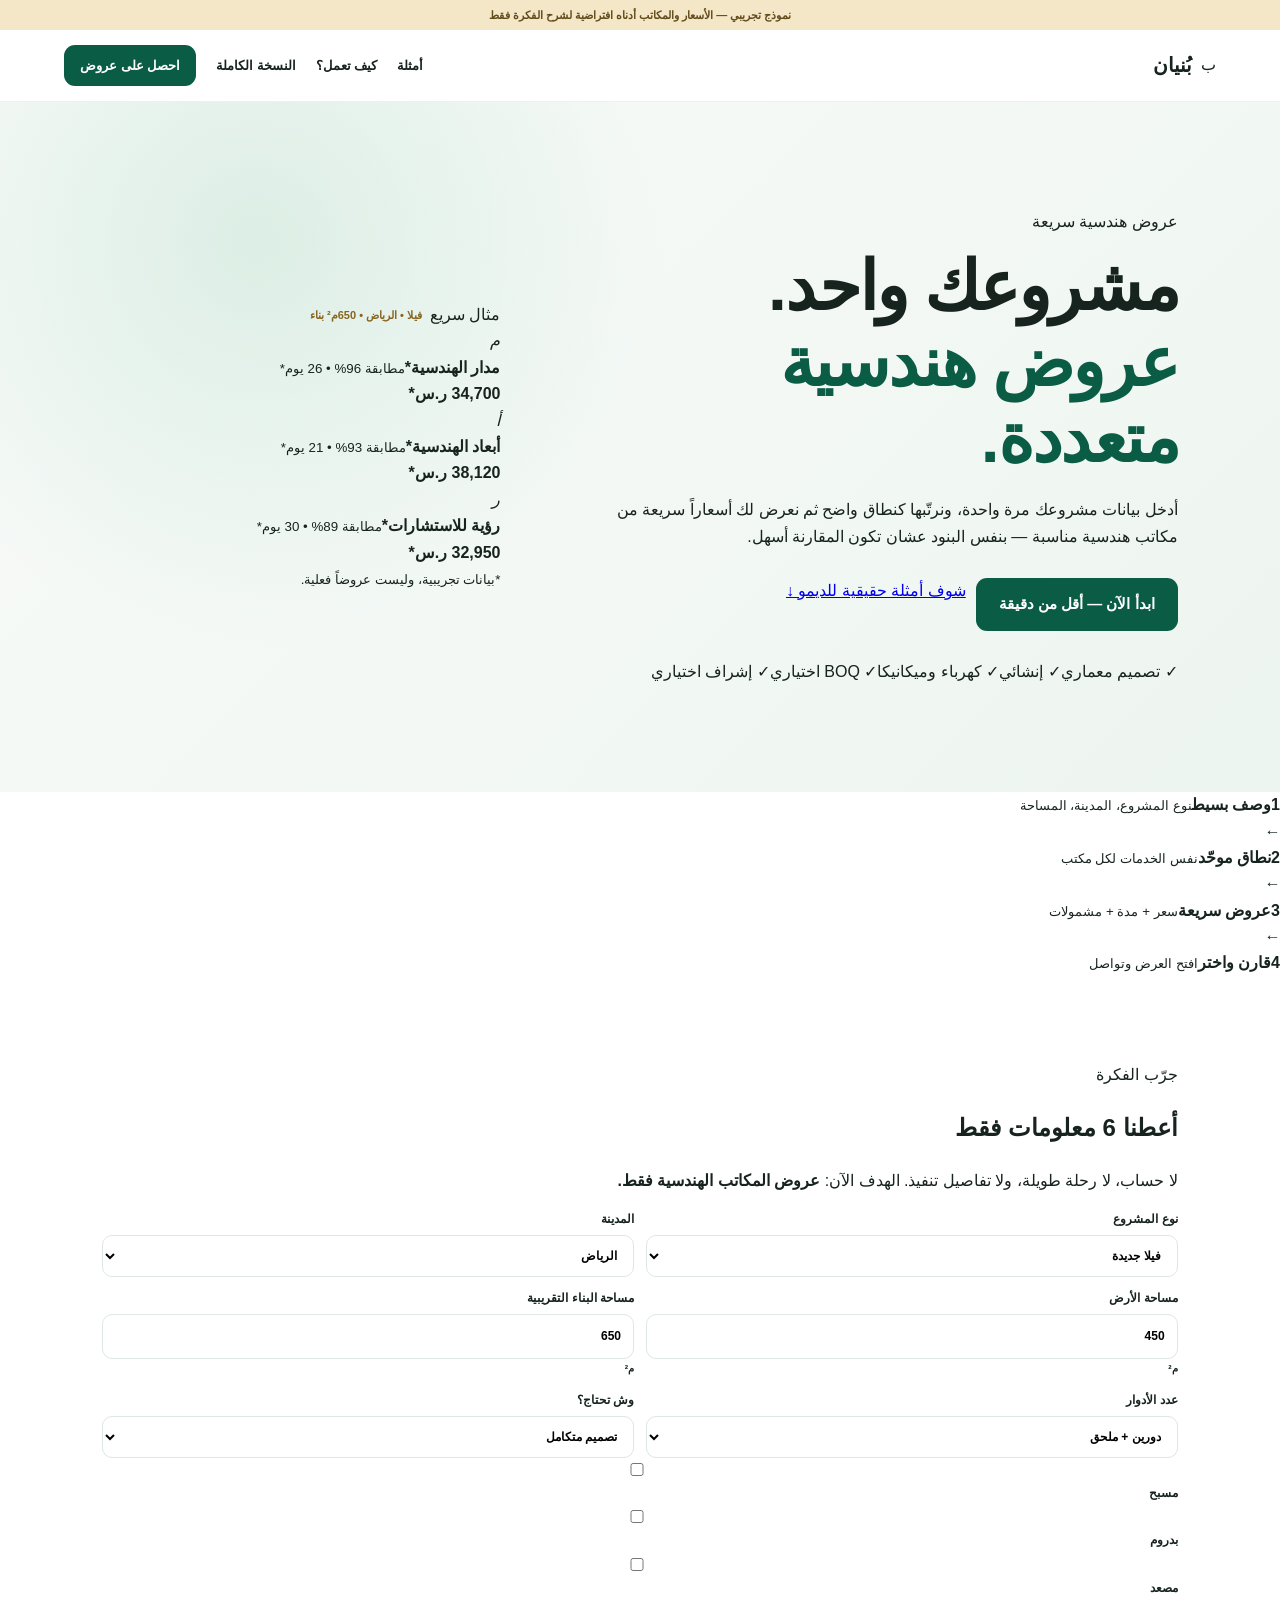
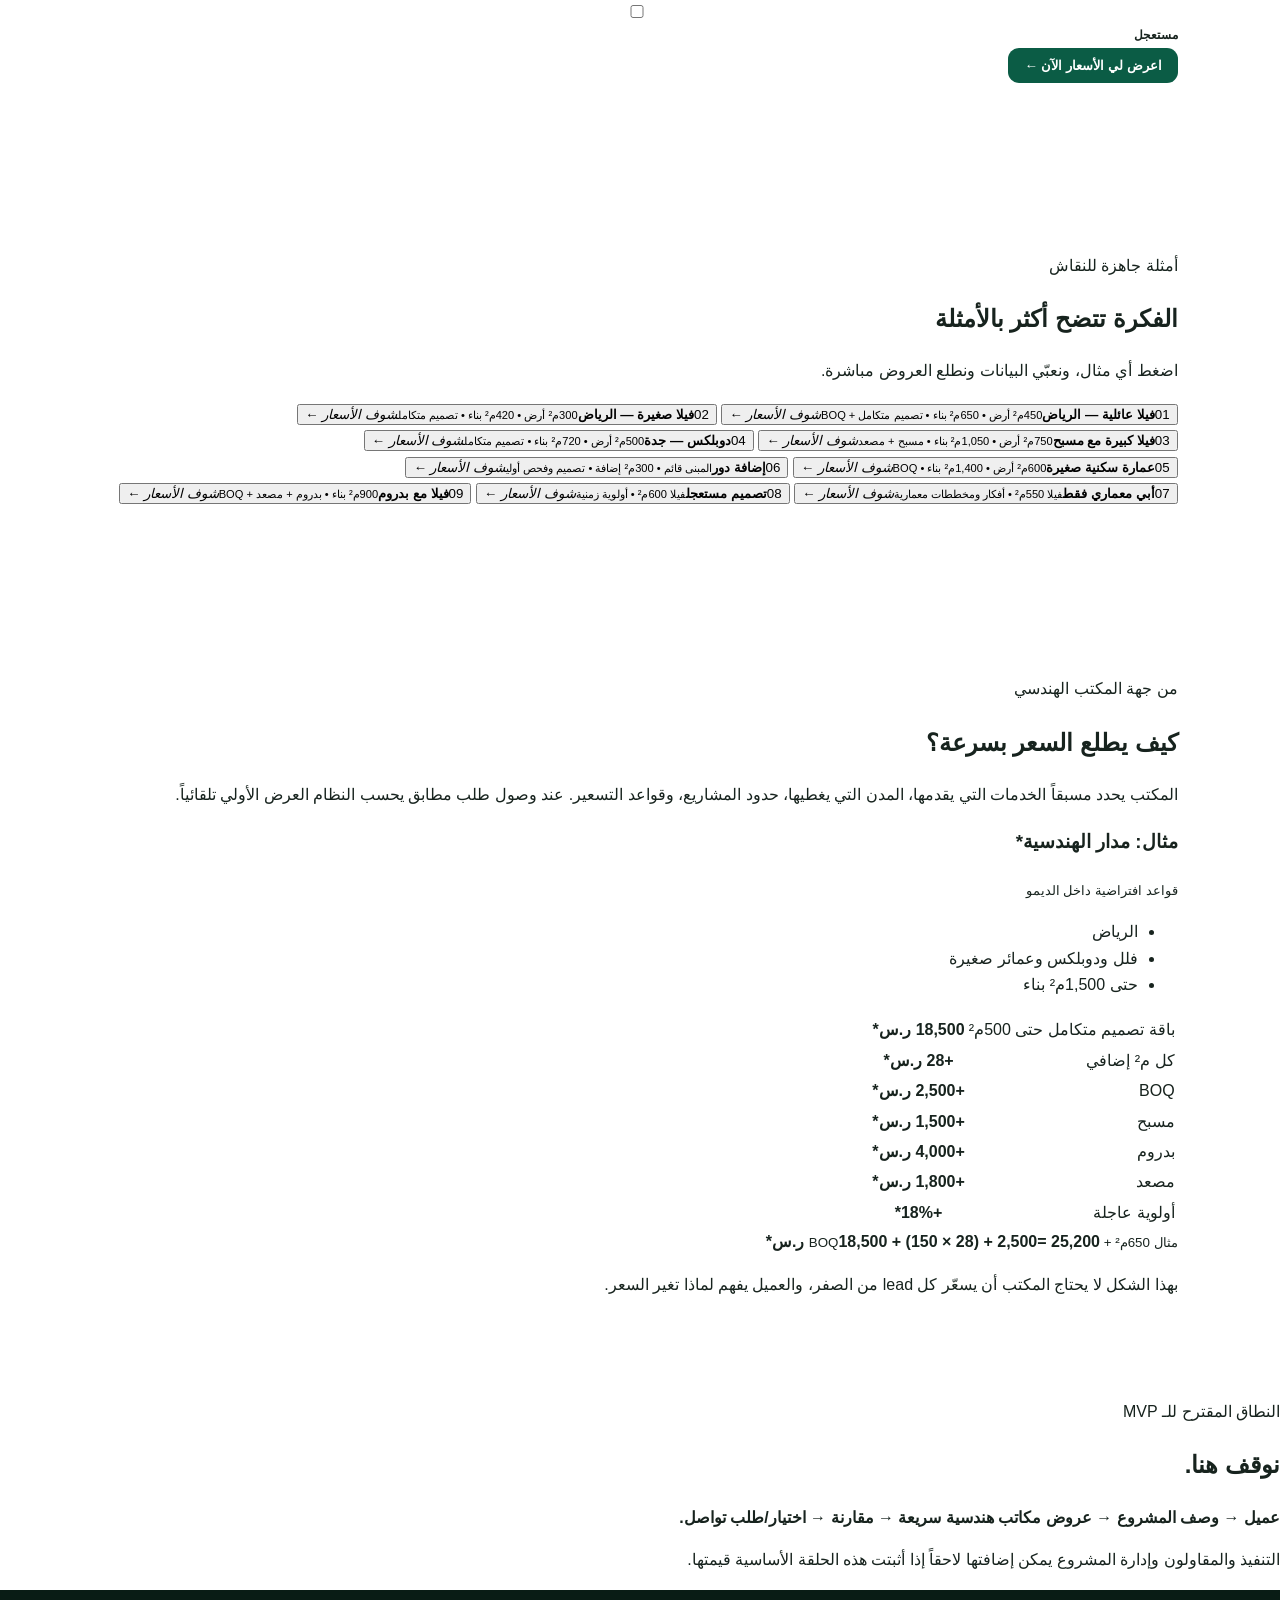
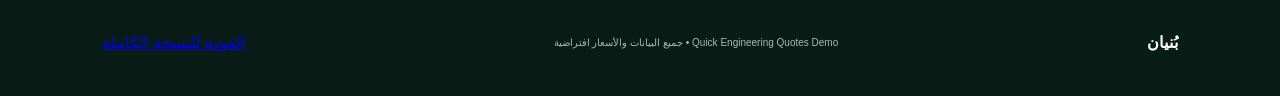
==== commit 4489aa2d: "Create focused engineering quick-quotes variant" ====
--- a/index.html
+++ b/index.html
@@ -1,38 +1,29 @@
-<!doctype html><html lang="ar" dir="rtl"><head><meta charset="utf-8"><meta name="viewport" content="width=device-width,initial-scale=1,viewport-fit=cover"><meta name="theme-color" content="#0b5c45"><title>بُنيان | ابنِ بثقة</title><link rel="stylesheet" href="styles.css"></head><body>
-<div class="demo">نسخة تجريبية للعرض والنقاش — جميع الشركات والأسعار والمشاريع افتراضية</div>
-<header><a class="brand" href="#home"><span class="logo">ب</span><div><b>بُنيان</b><small>ابنِ بثقة</small></div></a><button id="menu">☰</button><nav id="nav"><a href="#home">الرئيسية</a><a href="#start">ابدأ مشروعك</a><a href="#market">المكاتب والمقاولون</a><a href="#project">مشروعي</a><button class="ghost" data-open="login">دخول</button><a class="cta" href="#start">اطلب عروضك</a></nav></header>
+<!doctype html><html lang="ar" dir="rtl"><head><meta charset="utf-8"><meta name="viewport" content="width=device-width,initial-scale=1"><meta name="theme-color" content="#075e46"><title>بُنيان | عروض هندسية سريعة</title><link rel="stylesheet" href="styles.css"></head><body>
+<div class="demo">نموذج تجريبي — الأسعار والمكاتب أدناه افتراضية لشرح الفكرة فقط</div>
+<header><a class="brand" href="#"><span>ب</span><b>بُنيان</b></a><nav><a href="#examples">أمثلة</a><a href="#how">كيف تعمل؟</a><a class="outline" href="index.html">النسخة الكاملة</a><a class="cta" href="#quote">احصل على عروض</a></nav></header>
 <main>
-<section id="home" class="hero"><div class="hero-copy"><span class="chip">منصة واحدة لرحلة البناء</span><h1>بيتك يبدأ بقرار.<br><em>خلّ الباقي أوضح.</em></h1><p>بُنيان يجمع احتياجك مرة واحدة، يحوّله إلى نطاق واضح، ويعرض لك مكاتب هندسية ومقاولين مناسبين بعروض موحّدة تقدر تقارنها وتختار منها وتتابع مشروعك حتى الاستلام.</p><div class="actions"><a class="cta big" href="#start">ابدأ مشروع جديد</a><button class="play" data-open="tour">▶ شاهد كيف تعمل</button></div><div class="social"><div><b>4.8</b><span>★★★★★</span><small>تقييم تجريبي</small></div><div><b>+120</b><small>مشروع تجريبي</small></div><div><b>+35</b><small>مزود خدمة افتراضي</small></div></div></div>
-<div class="phone"><div class="phone-top"><span>9:41</span><b>بُنيان</b><span>●●●</span></div><div class="welcome"><small>مساء الخير 👋</small><h3>وش ناوي تبني؟</h3></div><div class="quick"><button data-quick="turnkey">🏡<b>فيلا</b><small>من الأرض للمفتاح</small></button><button data-quick="execute">🏗️<b>تنفيذ</b><small>مخططك جاهز</small></button><button data-quick="renovation">🛠️<b>ترميم</b><small>جدّد عقارك</small></button></div><div class="phone-project"><span>مشروعك الحالي</span><b>فيلا النرجس</b><div class="bar"><i></i></div><small>التصميم التفصيلي • 32%</small></div><div class="phone-offer"><span class="avatar">م</span><div><b>مدار الهندسية</b><small>عرض جديد وصل لمشروعك</small></div><strong>عرض</strong></div></div></section>
+<section class="hero"><div><span class="badge">عروض هندسية سريعة</span><h1>مشروعك واحد.<br><em>عروض هندسية متعددة.</em></h1><p>أدخل بيانات مشروعك مرة واحدة، ونرتّبها كنطاق واضح ثم نعرض لك أسعاراً سريعة من مكاتب هندسية مناسبة — بنفس البنود عشان تكون المقارنة أسهل.</p><div class="actions"><a class="cta big" href="#quote">ابدأ الآن — أقل من دقيقة</a><a class="textlink" href="#examples">شوف أمثلة حقيقية للديمو ↓</a></div><div class="mini"><span>✓ تصميم معماري</span><span>✓ إنشائي</span><span>✓ كهرباء وميكانيكا</span><span>✓ BOQ اختياري</span><span>✓ إشراف اختياري</span></div></div><aside class="preview"><div class="phead"><span>مثال سريع</span><b>فيلا • الرياض • 650م² بناء</b></div><div class="offer"><i>م</i><div><b>مدار الهندسية*</b><small>مطابقة 96% • 26 يوم*</small></div><strong>34,700 ر.س*</strong></div><div class="offer"><i>أ</i><div><b>أبعاد الهندسية*</b><small>مطابقة 93% • 21 يوم*</small></div><strong>38,120 ر.س*</strong></div><div class="offer"><i>ر</i><div><b>رؤية للاستشارات*</b><small>مطابقة 89% • 30 يوم*</small></div><strong>32,950 ر.س*</strong></div><small>*بيانات تجريبية، وليست عروضاً فعلية.</small></aside></section>
 
-<section class="proof"><div><b>وضوح السعر</b><small>نفس النطاق لكل عرض</small></div><div><b>مزودون مؤهلون</b><small>مطابقة حسب المشروع</small></div><div><b>عقد ومراحل</b><small>ما تعرف فقط “كم؟” بل “مقابل ماذا؟”</small></div><div><b>متابعة واحدة</b><small>المستندات والدفعات والملاحظات</small></div></section>
+<section id="how" class="how"><div><b>1</b><span><strong>وصف بسيط</strong><small>نوع المشروع، المدينة، المساحة</small></span></div><i>←</i><div><b>2</b><span><strong>نطاق موحّد</strong><small>نفس الخدمات لكل مكتب</small></span></div><i>←</i><div><b>3</b><span><strong>عروض سريعة</strong><small>سعر + مدة + مشمولات</small></span></div><i>←</i><div><b>4</b><span><strong>قارن واختر</strong><small>افتح العرض وتواصل</small></span></div></section>
 
-<section id="start" class="section start"><div class="section-head"><span>ابدأ من احتياجك، مو من المصطلحات الهندسية</span><h2>وش ناوي تسوي؟</h2><p>اختر أقرب سيناريو. بُنيان يسألك فقط عن المعلومات اللازمة في كل مرحلة.</p></div>
-<div class="journey-cards"><button data-flow="turnkey"><i>🏡</i><b>أبني فيلا من الصفر</b><small>عندي أرض وأبي أوصل للتسليم</small><em>الأكثر شمولاً</em></button><button data-flow="design"><i>✏️</i><b>أحتاج تصميم وترخيص</b><small>أقارن المكاتب الهندسية</small></button><button data-flow="execute"><i>🏗️</i><b>مخططاتي جاهزة</b><small>أبي عروض تنفيذ</small></button><button data-flow="renovation"><i>🛠️</i><b>أرمم أو أجدّد</b><small>تقييم ثم نطاق وتسعير</small></button><button data-flow="floor"><i>➕</i><b>أضيف دور أو ملحق</b><small>فحص وتصميم وتنفيذ</small></button><button data-flow="building"><i>🏢</i><b>عمارة سكنية</b><small>مشروع متعدد الوحدات</small></button></div>
-<div id="wizard" class="wizard hidden"><div class="wizard-top"><div><span id="stepLabel">الخطوة 1 من 5</span><div class="stepbar"><i id="stepbar"></i></div></div><button id="closeWizard">×</button></div><div id="wizardBody"></div><div class="wizard-actions"><button id="prev" class="ghost">السابق</button><button id="next" class="cta">التالي</button></div></div></section>
+<section id="quote" class="section quote-section"><div class="title"><span>جرّب الفكرة</span><h2>أعطنا 6 معلومات فقط</h2><p>لا حساب، لا رحلة طويلة، ولا تفاصيل تنفيذ. الهدف الآن: <b>عروض المكاتب الهندسية فقط.</b></p></div>
+<form id="form" class="quote-box"><div class="formgrid"><label>نوع المشروع<select id="type"><option value="villa">فيلا جديدة</option><option value="building">عمارة سكنية صغيرة</option><option value="duplex">دوبلكس</option><option value="rest">استراحة</option><option value="addition">إضافة دور / ملحق</option><option value="renovation">تعديل/ترميم يحتاج تصميم</option></select></label><label>المدينة<select id="city"><option>الرياض</option><option>جدة</option><option>الخبر</option><option>الدمام</option></select></label><label>مساحة الأرض<input id="land" type="number" value="450"><small>م²</small></label><label>مساحة البناء التقريبية<input id="built" type="number" value="650"><small>م²</small></label><label>عدد الأدوار<select id="floors"><option>دور واحد</option><option selected>دورين + ملحق</option><option>3 أدوار</option><option>4 أدوار أو أكثر</option></select></label><label>وش تحتاج؟<select id="package"><option value="full">تصميم متكامل</option><option value="arch">معماري فقط</option><option value="fullboq">تصميم متكامل + BOQ</option><option value="supervision">تصميم متكامل + إشراف</option></select></label></div><div class="extras"><label><input id="pool" type="checkbox"> مسبح</label><label><input id="basement" type="checkbox"> بدروم</label><label><input id="elevator" type="checkbox"> مصعد</label><label><input id="urgent" type="checkbox"> مستعجل</label></div><button class="cta submit" type="submit">اعرض لي الأسعار الآن ←</button></form>
+<div id="results" class="hidden"><div class="result-title"><div><span>نتيجة المطابقة التجريبية</span><h2 id="resultHeading">3 عروض هندسية</h2></div><button id="edit">تعديل البيانات</button></div><div id="summary" class="summary"></div><div id="cards" class="cards"></div><div id="compare"></div></div></section>
 
-<section id="market" class="section soft"><div class="section-head"><span>سوق بُنيان</span><h2>مو كل مزود يناسب كل مشروع</h2><p>ملفات أغنى من “اسم + نجوم”: تخصص، مشاريع مشابهة، نطاق الخدمة، وقت التسليم، قواعد السعر والسعة الحالية.</p></div><div class="provider-cards">
-<article class="provider"><div class="cover c1"><span>موثّق تجريبياً ✓</span></div><div class="pbody"><div class="phead"><span class="avatar lg">م</span><div><h3>مدار للاستشارات الهندسية</h3><small>الرياض • فلل ومبانٍ سكنية</small></div><b>4.9 ★</b></div><div class="tags"><span>معماري</span><span>إنشائي</span><span>MEP</span><span>BOQ</span></div><div class="pstats"><div><b>26 يوم</b><small>متوسط التصميم</small></div><div><b>48</b><small>مشروع مشابه*</small></div><div><b>96%</b><small>ملاءمة مثال</small></div></div><button data-profile="0">عرض الملف والتسعير</button></div></article>
-<article class="provider"><div class="cover c2"><span>موثّق تجريبياً ✓</span></div><div class="pbody"><div class="phead"><span class="avatar lg">أ</span><div><h3>أبعاد الهندسية</h3><small>الرياض • جدة</small></div><b>4.8 ★</b></div><div class="tags"><span>تصميم</span><span>إشراف</span><span>إدارة مشروع</span></div><div class="pstats"><div><b>21 يوم</b><small>متوسط التصميم</small></div><div><b>63</b><small>مشروع مشابه*</small></div><div><b>93%</b><small>ملاءمة مثال</small></div></div><button data-profile="1">عرض الملف والتسعير</button></div></article>
-<article class="provider"><div class="cover c3"><span>مقاول مؤهل*</span></div><div class="pbody"><div class="phead"><span class="avatar lg">أ</span><div><h3>أساس البناء للمقاولات</h3><small>الرياض • تسليم مفتاح</small></div><b>4.7 ★</b></div><div class="tags"><span>عظم</span><span>تشطيب</span><span>تسليم مفتاح</span></div><div class="pstats"><div><b>300–1500م²</b><small>حجم المشاريع</small></div><div><b>31</b><small>مشروع مشابه*</small></div><div><b>2</b><small>سعة متاحة*</small></div></div><button data-profile="2">عرض الملف والقدرات</button></div></article></div><p class="fine">* بيانات افتراضية داخل النموذج فقط.</p></section>
+<section id="examples" class="section examples"><div class="title"><span>أمثلة جاهزة للنقاش</span><h2>الفكرة تتضح أكثر بالأمثلة</h2><p>اضغط أي مثال، ونعبّي البيانات ونطلع العروض مباشرة.</p></div><div class="example-grid">
+<button data-example="villa"><span>01</span><b>فيلا عائلية — الرياض</b><small>450م² أرض • 650م² بناء • تصميم متكامل + BOQ</small><em>شوف الأسعار ←</em></button>
+<button data-example="smallvilla"><span>02</span><b>فيلا صغيرة — الرياض</b><small>300م² أرض • 420م² بناء • تصميم متكامل</small><em>شوف الأسعار ←</em></button>
+<button data-example="luxury"><span>03</span><b>فيلا كبيرة مع مسبح</b><small>750م² أرض • 1,050م² بناء • مسبح + مصعد</small><em>شوف الأسعار ←</em></button>
+<button data-example="duplex"><span>04</span><b>دوبلكس — جدة</b><small>500م² أرض • 720م² بناء • تصميم متكامل</small><em>شوف الأسعار ←</em></button>
+<button data-example="building"><span>05</span><b>عمارة سكنية صغيرة</b><small>600م² أرض • 1,400م² بناء • BOQ</small><em>شوف الأسعار ←</em></button>
+<button data-example="addition"><span>06</span><b>إضافة دور</b><small>المبنى قائم • 300م² إضافة • تصميم وفحص أولي</small><em>شوف الأسعار ←</em></button>
+<button data-example="arch"><span>07</span><b>أبي معماري فقط</b><small>فيلا 550م² • أفكار ومخططات معمارية</small><em>شوف الأسعار ←</em></button>
+<button data-example="urgent"><span>08</span><b>تصميم مستعجل</b><small>فيلا 600م² • أولوية زمنية</small><em>شوف الأسعار ←</em></button>
+<button data-example="basement"><span>09</span><b>فيلا مع بدروم</b><small>900م² بناء • بدروم + مصعد + BOQ</small><em>شوف الأسعار ←</em></button>
+</div></section>
 
-<section id="lifecycle" class="section"><div class="section-head"><span>تسليم مفتاح</span><h2>رحلة واحدة، لكن كل قرار في وقته</h2></div><div class="life">
-<div class="life-item done"><span>01</span><div><b>فهم الأرض والاحتياج</b><p>بيانات العقار، المساحي، البرنامج المطلوب والميزانية المستهدفة.</p></div><em>1–3 أيام</em></div>
-<div class="life-item"><span>02</span><div><b>اختيار المكتب الهندسي</b><p>نطاق موحد وعروض هندسية قابلة للمقارنة ثم تعاقد.</p></div><em>فوري–3 أيام</em></div>
-<div class="life-item"><span>03</span><div><b>التصميم والتنسيق</b><p>معماري → إنشائي → كهرباء وميكانيكا وسباكة → مراجعات.</p></div><em>3–6 أسابيع*</em></div>
-<div class="life-item"><span>04</span><div><b>الرخص والموافقات ذات العلاقة</b><p>يتابع بُنيان الحالة والمستندات، والإجراءات الرسمية تتم عبر القنوات المختصة.</p></div><em>حسب الحالة</em></div>
-<div class="life-item highlight"><span>05</span><div><b>BOQ ثم منافسة التنفيذ</b><p>هنا يصبح نطاق المقاولين أدق: نفس الرسومات والكميات، عروض أوضح، واستثناءات ظاهرة.</p></div><em>3–7 أيام*</em></div>
-<div class="life-item"><span>06</span><div><b>العقد والدفعات المرحلية</b><p>قيمة، مدة، milestones، مستندات مطلوبة، آلية التغيير، وضمانات حسب الاتفاق.</p></div><em>قبل البدء</em></div>
-<div class="life-item"><span>07</span><div><b>التنفيذ والإشراف</b><p>تحديثات، صور، طلبات اعتماد، ملاحظات، تغييرات، مستخلصات وربطها بالمراحل.</p></div><em>حسب المشروع</em></div>
-<div class="life-item"><span>08</span><div><b>الفحص والاستلام</b><p>Snag list، إغلاق الملاحظات، مستندات التسليم وملف المشروع.</p></div><em>الإغلاق</em></div></div><p class="fine">* مدد توضيحية للسيناريو وليست التزاماً سوقياً.</p></section>
+<section class="section office"><div class="title"><span>من جهة المكتب الهندسي</span><h2>كيف يطلع السعر بسرعة؟</h2><p>المكتب يحدد مسبقاً الخدمات التي يقدمها، المدن التي يغطيها، حدود المشاريع، وقواعد التسعير. عند وصول طلب مطابق يحسب النظام العرض الأولي تلقائياً.</p></div><div class="rulebox"><div><h3>مثال: مدار الهندسية*</h3><small>قواعد افتراضية داخل الديمو</small><ul><li>الرياض</li><li>فلل ودوبلكس وعمائر صغيرة</li><li>حتى 1,500م² بناء</li></ul></div><table><tr><td>باقة تصميم متكامل حتى 500م²</td><th>18,500 ر.س*</th></tr><tr><td>كل م² إضافي</td><th>+28 ر.س*</th></tr><tr><td>BOQ</td><th>+2,500 ر.س*</th></tr><tr><td>مسبح</td><th>+1,500 ر.س*</th></tr><tr><td>بدروم</td><th>+4,000 ر.س*</th></tr><tr><td>مصعد</td><th>+1,800 ر.س*</th></tr><tr><td>أولوية عاجلة</td><th>+18%*</th></tr></table><div class="formula"><small>مثال 650م² + BOQ</small><b>18,500 + (150 × 28) + 2,500</b><strong>= 25,200 ر.س*</strong><p>بهذا الشكل لا يحتاج المكتب أن يسعّر كل lead من الصفر، والعميل يفهم لماذا تغير السعر.</p></div></div></section>
 
-<section id="project" class="section project-sec"><div class="section-head light"><span>بعد التعاقد</span><h2>مشروعك في جيبك</h2><p>نموذج لواجهة العميل بعد اختيار المكتب والمقاول.</p></div><div class="app-shell"><aside><div class="brand white"><span class="logo">ب</span><div><b>بُنيان</b><small>لوحة العميل</small></div></div><nav><button class="on">⌂ الرئيسية</button><button>◫ المراحل</button><button>▤ المستندات</button><button>﷼ الدفعات</button><button>✓ الملاحظات</button><button>☷ العقود</button></nav><div class="help"><b>تحتاج مساعدة؟</b><small>مدير رحلة المشروع*</small><button>تواصل</button></div></aside><div class="app-main"><div class="app-title"><div><small>PRJ-260918-014</small><h3>فيلا النرجس</h3></div><span class="status">قيد التصميم</span></div><div class="overview"><div class="progress-card"><div><small>تقدم الرحلة</small><b>32%</b></div><div class="bigbar"><i></i></div><p>المرحلة الحالية: <b>التصميم التفصيلي</b> • الموعد التجريبي القادم 24 سبتمبر</p></div><div class="mini-kpis"><div><small>قيمة التصميم</small><b>34,700 ر.س*</b></div><div><small>تقدير التنفيذ</small><b>1.10م ر.س*</b></div><div><small>دفعات مكتملة</small><b>1 / 4</b></div><div><small>ملاحظات مفتوحة</small><b>3</b></div></div><div class="workgrid"><div class="panel"><div class="row"><h4>آخر التحديثات</h4><button>عرض الكل</button></div><div class="update"><i>✓</i><div><b>اعتماد المخطط المبدئي</b><small>تم اعتماد الخيار B • اليوم</small></div></div><div class="update"><i>↑</i><div><b>رفع المخطط الإنشائي v1</b><small>مدار الهندسية • أمس</small></div></div><div class="update"><i>!</i><div><b>قرار مطلوب: موقع المصعد</b><small>بانتظارك • قبل 22 سبتمبر</small></div></div></div><div class="panel"><h4>الدفعة القادمة</h4><div class="payment"><span>02</span><div><small>بعد اعتماد التصميم التفصيلي</small><b>8,675 ر.س*</b></div></div><div class="paybar"><i></i></div><div class="paylabels"><span>دفعة 1 ✓</span><span>دفعة 2</span><span>دفعة 3</span><span>إقفال</span></div><button class="cta full" data-open="payments">تفاصيل خطة الدفعات</button></div></div></div></div><p class="fine light">* بيانات وقيم افتراضية لشرح تجربة المنتج.</p></section>
-
-<section class="section contract-sec"><div class="section-head"><span>من العرض إلى اتفاق واضح</span><h2>العقد ليس PDF مخفي بعد زر “اختيار”</h2></div><div class="contract-preview"><div class="doc"><div class="doc-head"><span class="logo">ب</span><div><b>ملخص عقد الخدمات الهندسية</b><small>CON-260918-031 • نسخة تجريبية</small></div><span class="stamp">جاهز للمراجعة</span></div><div class="parties"><div><small>العميل</small><b>محمد أ.</b></div><div><small>مقدم الخدمة</small><b>مدار للاستشارات الهندسية*</b></div><div><small>المشروع</small><b>فيلا سكنية • الرياض</b></div></div><h4>النطاق المتفق عليه</h4><div class="scope-chips"><span>معماري ✓</span><span>إنشائي ✓</span><span>MEP ✓</span><span>BOQ ✓</span><span>3 جولات تعديل ✓</span></div><table><tr><td>قيمة العقد التجريبية</td><th>34,700 ر.س</th></tr><tr><td>مدة الخدمة المستهدفة*</td><th>26 يوم عمل</th></tr><tr><td>بداية المدة</td><th>بعد اكتمال المتطلبات ودفعة البدء</th></tr><tr><td>التغييرات خارج النطاق</td><th>طلب تغيير + سعر/مدة قبل التنفيذ</th></tr></table></div><div class="contract-side"><h3>قبل الموافقة</h3><ul><li>النطاق والمخرجات محددة</li><li>ما هو غير مشمول ظاهر</li><li>خطة الدفعات مرتبطة بمراحل</li><li>مدة ومسؤوليات الطرفين</li><li>آلية طلب التغيير</li><li>المرفقات وإصداراتها</li></ul><button class="cta full" data-open="contract">جرّب شاشة التعاقد</button></div></div></section>
-
-<section class="section payments"><div class="section-head"><span>PAYMENT MILESTONES</span><h2>ادفع على مراحل واضحة</h2></div><div class="payment-road"><div class="paid"><span>✓</span><b>بدء المشروع</b><small>25%</small><strong>8,675 ر.س*</strong></div><div class="current"><span>2</span><b>اعتماد التصميم التفصيلي</b><small>25%</small><strong>8,675 ر.س*</strong></div><div><span>3</span><b>اكتمال حزمة التخصصات</b><small>30%</small><strong>10,410 ر.س*</strong></div><div><span>4</span><b>تسليم الحزمة النهائية</b><small>20%</small><strong>6,940 ر.س*</strong></div></div><div class="change-box"><div><span>مثال طلب تغيير</span><h3>إضافة مسبح بعد اعتماد التصميم المبدئي</h3><p>بدلاً من مكالمة غير موثقة: يرفع المكتب أثر التغيير على السعر والمدة، يراجعه العميل، ثم يعتمد أو يرفض قبل بدء العمل.</p></div><div><small>أثر السعر*</small><b>+1,500 ر.س</b><small>أثر المدة*</small><b>+3 أيام</b><button data-open="change">مراجعة طلب التغيير</button></div></div></section>
-
-<section class="section vision"><span>منصة اليوم → بيانات الغد</span><h2>كل مشروع يجعل التسعير والمطابقة أذكى.</h2><p>مع الوقت يمكن لبُنيان مقارنة التقديري بالفعلي، زمن كل مرحلة، أسباب التغيير، أداء المزودين، ونطاقات التكلفة لمشاريع متشابهة — مع حوكمة وخصوصية مناسبة.</p><div><span>Scope Intelligence</span><span>Provider Matching</span><span>Cost Benchmarks</span><span>Delay Signals</span><span>Project History</span></div></section>
-</main>
-<footer><div class="brand white"><span class="logo">ب</span><div><b>بُنيان</b><small>ابنِ بثقة</small></div></div><p>نموذج منتج تجريبي لمناقشة فكرة سوق رقمي لخدمات البناء. لا يمثل خدمة تجارية قائمة.</p><small>Demo v2 • Sep 2026</small></footer>
-<div id="modal" class="modal hidden"><div class="modalbox"><button id="modalClose">×</button><div id="modalBody"></div></div></div><script src="app.js"></script></body></html>+<section class="focus"><span>النطاق المقترح للـ MVP</span><h2>نوقف هنا.</h2><p><b>عميل → وصف المشروع → عروض مكاتب هندسية سريعة → مقارنة → اختيار/طلب تواصل.</b></p><p>التنفيذ والمقاولون وإدارة المشروع يمكن إضافتها لاحقاً إذا أثبتت هذه الحلقة الأساسية قيمتها.</p></section>
+</main><footer><b>بُنيان</b><p>Quick Engineering Quotes Demo • جميع البيانات والأسعار افتراضية</p><a href="index.html">العودة للنسخة الكاملة</a></footer>
+<div id="modal" class="modal hidden"><div class="modalbox"><button id="close">×</button><div id="modalbody"></div></div></div><script src="app.js"></script></body></html>
--- a/styles.css
+++ b/styles.css
@@ -1 +1 @@
-:root{--ink:#17231d;--muted:#647069;--green:#176b4d;--green2:#0e5039;--mint:#eaf4ef;--sand:#f7f4ed;--gold:#c59a4a;--line:#dce3de;--white:#fff;--dark:#10251d}*{box-sizing:border-box}html{scroll-behavior:smooth}body{margin:0;font-family:-apple-system,BlinkMacSystemFont,"Segoe UI",Tahoma,Arial,sans-serif;color:var(--ink);background:#fff;line-height:1.7}.demo{background:#f5e9c8;color:#654b13;text-align:center;padding:7px 12px;font-size:12px;font-weight:700}header{height:76px;display:flex;align-items:center;justify-content:space-between;padding:0 max(5vw,24px);position:sticky;top:0;background:#fffffff2;backdrop-filter:blur(14px);z-index:20;border-bottom:1px solid #edf0ee}.brand{display:grid;grid-template-columns:42px auto;grid-template-rows:24px 16px;text-decoration:none;color:var(--ink);line-height:1}.brand span{grid-row:1/3;background:var(--green);color:white;width:38px;height:38px;border-radius:12px;display:grid;place-items:center;font-size:23px;font-weight:900;margin-left:9px}.brand b{font-size:21px}.brand small{font-size:10px;color:var(--muted);margin-top:5px}header nav{display:flex;gap:22px;align-items:center}header nav a{text-decoration:none;color:var(--ink);font-size:14px;font-weight:650}.pill,.primary{background:var(--green)!important;color:white!important;border-radius:12px;padding:11px 18px!important;text-decoration:none;border:0;cursor:pointer;font-weight:800}.secondary{border:1px solid var(--line);color:var(--ink);border-radius:12px;padding:10px 18px;text-decoration:none;font-weight:800}#menu{display:none;background:none;border:0;font-size:24px}.hero{min-height:680px;padding:90px max(7vw,30px);display:grid;grid-template-columns:1.2fr .8fr;gap:70px;align-items:center;background:linear-gradient(135deg,#fbfcfb 30%,#edf6f1)}.eyebrow,.section-title>span,.results-head span{font-size:11px;letter-spacing:1.7px;color:var(--green);font-weight:900}.hero h1{font-size:clamp(38px,5vw,70px);line-height:1.13;margin:14px 0 20px;letter-spacing:-2px}.hero h1 em{color:var(--green);font-style:normal}.hero>div>p{font-size:18px;max-width:760px;color:#4c5a52}.actions{display:flex;gap:10px;margin:30px 0}.trust{display:flex;flex-wrap:wrap;gap:15px;font-size:12px;color:var(--muted)}.hero-card,.panel{background:white;border:1px solid var(--line);border-radius:20px;padding:25px;box-shadow:0 14px 45px #1b4e3420}.hc-head{display:flex;justify-content:space-between;margin-bottom:18px}.hc-head span{background:var(--mint);color:var(--green);border-radius:30px;padding:3px 10px;font-size:11px}.metric{display:flex;justify-content:space-between;padding:12px 0;border-bottom:1px solid #eef1ef}.metric small{color:var(--muted)}.quote-mini{margin:18px 0 8px;padding:16px;background:var(--dark);color:white;border-radius:14px;display:flex;justify-content:space-between}.section{padding:85px max(7vw,30px)}.section-title{max-width:800px;margin-bottom:40px}.section-title h2{font-size:clamp(28px,3.5vw,46px);line-height:1.25;margin:8px 0}.section-title p{color:var(--muted)}.problem,.alt{background:var(--sand)}.grid4,.grid3{display:grid;grid-template-columns:repeat(4,1fr);gap:15px}.grid3{grid-template-columns:repeat(3,1fr)}.grid4 article,.grid3 article,.scenario-grid article{background:white;border:1px solid var(--line);padding:23px;border-radius:18px}.grid4 i{font-style:normal;color:var(--gold);font-weight:900}.grid4 h3{font-size:21px}.grid4 p,.grid3 p{color:var(--muted);font-size:14px}.timeline{display:grid;grid-template-columns:repeat(7,1fr);position:relative;gap:8px}.timeline:before{content:"";position:absolute;top:20px;right:4%;left:4%;height:2px;background:var(--line)}.timeline div{position:relative}.timeline b{display:grid;place-items:center;width:40px;height:40px;background:var(--green);color:white;border-radius:50%;position:relative}.timeline h4{margin:14px 0 4px}.timeline p{font-size:12px;color:var(--muted)}.configurator{background:#fbfcfb}.config-grid{display:grid;grid-template-columns:1.1fr .9fr;gap:22px}.form-head{display:flex;justify-content:space-between;margin-bottom:20px}.form-head span,.live{font-size:11px;background:var(--mint);color:var(--green);border-radius:20px;padding:4px 9px}label{display:block;font-size:13px;font-weight:700;margin-bottom:14px}input,select{width:100%;padding:12px;border:1px solid var(--line);border-radius:10px;background:white;font:inherit;margin-top:5px}.two{display:grid;grid-template-columns:1fr 1fr;gap:12px}fieldset{border:1px solid var(--line);border-radius:12px;margin:8px 0 16px}legend{font-size:12px;font-weight:800;padding:0 8px}.checks{display:grid;grid-template-columns:repeat(3,1fr);gap:6px}.checks label{border:1px solid #edf0ee;padding:9px;border-radius:8px;margin:0}.checks input{width:auto;margin:0 0 0 5px}.full{width:100%;font-size:15px}.scope h4{margin-bottom:4px}.scope-list{display:grid;gap:8px}.scope-item{display:flex;justify-content:space-between;border-bottom:1px dashed var(--line);padding:8px 0;font-size:13px}.scope-item b{color:var(--green)}.notice{background:var(--sand);border-right:3px solid var(--gold);padding:13px;margin-top:16px;border-radius:8px;font-size:12px}.results{margin-top:55px}.hidden{display:none!important}.results-head{display:flex;justify-content:space-between;align-items:end}.results-head h2{margin:3px 0}.results-head>div:last-child{background:var(--mint);padding:10px 14px;border-radius:12px}.offer-grid{display:grid;grid-template-columns:repeat(3,1fr);gap:14px;margin-top:20px}.offer{border:1px solid var(--line);border-radius:18px;padding:20px;background:white;position:relative}.offer.best{border:2px solid var(--green)}.offer .tag{position:absolute;top:-11px;right:18px;background:var(--green);color:white;border-radius:20px;padding:3px 10px;font-size:10px}.offer .score{float:left;background:var(--mint);color:var(--green);padding:4px 8px;border-radius:9px;font-weight:900}.offer h3{margin:5px 0}.offer .sub{color:var(--muted);font-size:12px}.offer .price{font-size:27px;font-weight:900;margin:16px 0 0}.offer .price small{font-size:12px}.offer ul{padding-right:18px;font-size:13px;color:#435148}.offer button,.scenario-grid button,.tab{border:1px solid var(--line);background:white;border-radius:10px;padding:10px 12px;cursor:pointer;font-weight:800}.offer button{width:100%;margin-top:8px}.offer button.primary{border:0}.compare{margin-top:22px;overflow:auto}.compare table{width:100%;border-collapse:collapse;background:white;border:1px solid var(--line)}table td,table th{padding:11px;border-bottom:1px solid var(--line);text-align:right;font-size:13px}.scenario-grid{display:grid;grid-template-columns:repeat(3,1fr);gap:14px}.scenario-grid article>span{color:var(--gold);font-weight:900}.scenario-grid p{min-height:75px;color:var(--muted);font-size:13px}.tabs{display:flex;gap:8px;margin-bottom:15px}.tab.active{background:var(--green);color:white}.provider-grid{display:grid;grid-template-columns:repeat(3,1fr);gap:14px}.panel h3{margin-top:0}.panel dl{display:grid;grid-template-columns:90px 1fr;font-size:13px}.panel dt{color:var(--muted)}.panel dd{margin:0 0 10px;font-weight:700}.panel ul{font-size:13px}.dark{background:var(--dark);color:white}.dark .section-title span{color:#8fd1b5}.dark .section-title p{color:#b6c8c0}.dash{display:grid;grid-template-columns:220px 1fr;background:#f7faf8;color:var(--ink);border-radius:22px;overflow:hidden}.dash aside{background:#19372c;color:white;padding:22px;display:flex;flex-direction:column}.dash aside small{color:#9eb9ad}.progress{height:7px;background:#355448;border-radius:10px;margin-top:25px}.progress i{display:block;height:100%;background:#7bc8a8;border-radius:10px}.dash aside strong{font-size:12px;margin:7px 0 25px}.dash aside nav{display:grid;gap:5px}.dash aside nav a{padding:8px 10px;border-radius:8px;font-size:12px}.dash aside nav .on{background:#2b5142}.dashmain{padding:25px}.kpis{display:grid;grid-template-columns:repeat(4,1fr);gap:10px}.kpis div{background:white;border:1px solid var(--line);border-radius:12px;padding:14px}.kpis small{display:block;color:var(--muted);font-size:10px}.milestones{display:grid;grid-template-columns:repeat(7,1fr);gap:8px}.milestones>div{background:white;border:1px solid var(--line);padding:12px;border-radius:12px;font-size:12px}.milestones b,.milestones small{display:block}.milestones small{color:var(--muted)}.milestones .done{border-color:#91c8b0}.milestones .now{background:#eaf4ef;border-color:var(--green)}.source-note{background:var(--mint);padding:15px;border-radius:12px;font-size:12px}.model b{color:var(--green);font-size:20px}footer{padding:45px max(7vw,30px);background:#091711;color:white;display:grid;grid-template-columns:1fr 1fr 1fr;gap:30px}footer p{font-size:12px;color:#a9bbb3}.modal{position:fixed;inset:0;background:#07140dbd;z-index:50;display:grid;place-items:center;padding:20px}.modalbox{background:white;border-radius:20px;padding:28px;max-width:780px;width:100%;max-height:90vh;overflow:auto;position:relative}.modalbox>button{position:absolute;left:15px;top:12px;border:0;background:none;font-size:27px;cursor:pointer}.quote-detail h2{margin-top:0}.quote-summary{display:grid;grid-template-columns:repeat(3,1fr);gap:8px}.quote-summary div{background:var(--sand);padding:12px;border-radius:10px}.quote-summary small,.quote-summary b{display:block}.contract-steps{display:grid;grid-template-columns:repeat(4,1fr);gap:8px;margin:15px 0}.contract-steps div{border:1px solid var(--line);padding:10px;border-radius:10px;font-size:12px}@media(max-width:900px){header nav{display:none;position:absolute;top:76px;right:0;left:0;background:white;padding:20px;flex-direction:column;border-bottom:1px solid var(--line)}header nav.open{display:flex}#menu{display:block}.hero{grid-template-columns:1fr;padding-top:55px}.grid4,.grid3,.scenario-grid,.provider-grid,.offer-grid{grid-template-columns:1fr 1fr}.timeline{grid-template-columns:1fr 1fr}.timeline:before{display:none}.config-grid{grid-template-columns:1fr}.dash{grid-template-columns:1fr}.dash aside nav{display:none}.kpis,.milestones{grid-template-columns:1fr 1fr}.milestones{margin-top:10px}}@media(max-width:600px){.section{padding:60px 20px}.hero{padding:55px 20px}.hero h1{letter-spacing:-1px}.hero-card{padding:18px}.grid4,.grid3,.scenario-grid,.provider-grid,.offer-grid{grid-template-columns:1fr}.two{grid-template-columns:1fr}.checks{grid-template-columns:1fr 1fr}.timeline{grid-template-columns:1fr}.timeline div{display:grid;grid-template-columns:45px 1fr;column-gap:8px}.timeline h4{margin:3px 0}.timeline p{grid-column:2}.results-head{align-items:start}.kpis,.milestones{grid-template-columns:1fr 1fr}.dashmain{padding:15px}.quote-summary,.contract-steps{grid-template-columns:1fr 1fr}footer{grid-template-columns:1fr}.actions{flex-direction:column}.actions a{text-align:center}}+:root{--g:#0b5c45;--g2:#073e30;--lime:#b9e3cf;--ink:#17231e;--muted:#6d7872;--soft:#f4f7f4;--sand:#f8f5ed;--line:#dfe7e2;--white:#fff;--gold:#c69b50;--red:#9c453b}*{box-sizing:border-box}html{scroll-behavior:smooth}body{margin:0;color:var(--ink);font-family:-apple-system,BlinkMacSystemFont,"Segoe UI",Tahoma,Arial,sans-serif;line-height:1.65;background:#fff}.demo{font-size:11px;text-align:center;background:#f3e7c8;color:#624b1b;padding:6px 12px;font-weight:700}header{height:72px;display:flex;align-items:center;justify-content:space-between;padding:0 max(5vw,22px);position:sticky;top:0;z-index:30;background:#ffffffef;backdrop-filter:blur(14px);border-bottom:1px solid #edf1ee}.brand{display:flex;align-items:center;gap:9px;text-decoration:none;color:var(--ink);line-height:1.05}.logo{width:39px;height:39px;border-radius:12px;background:var(--g);color:#fff;display:grid;place-items:center;font-size:22px;font-weight:900}.brand div{display:grid}.brand b{font-size:20px}.brand small{font-size:10px;color:var(--muted);margin-top:4px}header nav{display:flex;align-items:center;gap:20px}header nav>a{color:var(--ink);text-decoration:none;font-size:13px;font-weight:700}.cta{background:var(--g);color:white!important;border:0;border-radius:11px;padding:10px 16px;text-decoration:none;font-weight:800;cursor:pointer;font-family:inherit}.ghost,.play{background:white;border:1px solid var(--line);border-radius:11px;padding:9px 14px;font-weight:700;cursor:pointer;font-family:inherit}#menu{display:none;border:0;background:none;font-size:23px}.hero{min-height:690px;background:radial-gradient(circle at 20% 20%,#dceee5,transparent 35%),linear-gradient(135deg,#f9fbf9,#edf5f0);padding:72px max(8vw,28px);display:grid;grid-template-columns:1.08fr .72fr;gap:80px;align-items:center}.chip{display:inline-block;background:#dff0e7;color:var(--g);padding:6px 11px;border-radius:30px;font-size:11px;font-weight:900}.hero h1{font-size:clamp(42px,5.3vw,72px);line-height:1.12;letter-spacing:-2px;margin:14px 0 20px}.hero h1 em{font-style:normal;color:var(--g)}.hero-copy>p{font-size:18px;color:#526159;max-width:700px}.actions{display:flex;gap:10px;margin:28px 0}.big{padding:14px 23px;font-size:15px}.social{display:flex;gap:28px;border-top:1px solid var(--line);padding-top:20px}.social div{display:grid}.social b{font-size:18px}.social span{font-size:10px;color:var(--gold)}.social small{font-size:10px;color:var(--muted)}.phone{width:min(100%,390px);margin:auto;background:#fff;border:8px solid #18332a;border-radius:38px;padding:16px;box-shadow:0 30px 70px #123b2a35;transform:rotate(-1deg)}.phone-top{display:flex;justify-content:space-between;font-size:10px}.welcome{margin:24px 0 14px}.welcome small{color:var(--muted)}.welcome h3{margin:3px 0;font-size:23px}.quick{display:grid;grid-template-columns:repeat(3,1fr);gap:7px}.quick button{border:1px solid var(--line);background:#fafcfa;border-radius:13px;padding:12px 6px;font-family:inherit}.quick b,.quick small{display:block}.quick small{font-size:8px;color:var(--muted)}.phone-project{margin-top:18px;background:var(--g);color:#fff;padding:15px;border-radius:15px;display:grid}.phone-project span,.phone-project small{font-size:9px;color:#bcd9cc}.bar,.bigbar,.stepbar,.paybar{height:6px;background:#d9e4de;border-radius:20px;overflow:hidden;margin:10px 0}.bar i{display:block;width:32%;height:100%;background:#b5e4cf}.phone-offer{margin-top:9px;border:1px solid var(--line);padding:10px;border-radius:13px;display:flex;align-items:center;gap:8px}.avatar{width:31px;height:31px;border-radius:9px;background:#e3f0e9;color:var(--g);display:grid;place-items:center;font-weight:900}.phone-offer div{display:grid;flex:1}.phone-offer small{font-size:8px;color:var(--muted)}.phone-offer strong{font-size:10px;color:var(--g)}.proof{display:grid;grid-template-columns:repeat(4,1fr);padding:25px max(8vw,28px);border-bottom:1px solid var(--line);gap:20px}.proof div{display:grid}.proof b{font-size:13px}.proof small{color:var(--muted);font-size:10px}.section{padding:85px max(8vw,28px)}.section-head{max-width:800px;margin-bottom:35px}.section-head>span{font-size:11px;color:var(--g);font-weight:900;letter-spacing:1px}.section-head h2{font-size:clamp(30px,4vw,48px);line-height:1.2;margin:7px 0}.section-head p{color:var(--muted)}.journey-cards{display:grid;grid-template-columns:repeat(3,1fr);gap:12px}.journey-cards button{position:relative;text-align:right;background:#fff;border:1px solid var(--line);border-radius:18px;padding:22px;font-family:inherit;cursor:pointer;transition:.2s}.journey-cards button:hover{border-color:var(--g);transform:translateY(-2px);box-shadow:0 12px 30px #143c2920}.journey-cards i{font-style:normal;font-size:26px}.journey-cards b,.journey-cards small{display:block}.journey-cards b{font-size:17px;margin-top:12px}.journey-cards small{color:var(--muted)}.journey-cards em{position:absolute;left:12px;top:12px;background:#e4f2eb;color:var(--g);border-radius:20px;padding:3px 8px;font-size:9px;font-style:normal}.wizard{margin-top:25px;border:1px solid var(--line);border-radius:22px;background:#fff;box-shadow:0 20px 60px #153d2c18;padding:25px}.wizard-top{display:flex;justify-content:space-between}.wizard-top>div{width:70%}.wizard-top span{font-size:11px;color:var(--muted)}.stepbar i{display:block;height:100%;background:var(--g);transition:.3s}.wizard-top button{border:0;background:none;font-size:25px}.wizard-body{max-width:720px;margin:25px auto}.wizard-body h3{font-size:27px;margin-bottom:5px}.wizard-body>p{color:var(--muted)}.option-grid{display:grid;grid-template-columns:repeat(2,1fr);gap:9px}.option{border:1px solid var(--line);border-radius:12px;padding:13px;cursor:pointer}.option.selected{border:2px solid var(--g);background:#eff7f3}.formgrid{display:grid;grid-template-columns:1fr 1fr;gap:12px}label{font-size:12px;font-weight:700}input,select{display:block;width:100%;padding:12px;border:1px solid var(--line);border-radius:10px;margin-top:5px;font:inherit;background:#fff}.wizard-actions{display:flex;justify-content:space-between;border-top:1px solid var(--line);padding-top:18px}.soft{background:var(--soft)}.provider-cards{display:grid;grid-template-columns:repeat(3,1fr);gap:15px}.provider{background:#fff;border:1px solid var(--line);border-radius:19px;overflow:hidden}.cover{height:105px;position:relative;background:linear-gradient(135deg,#194b3a,#78a991)}.c2{background:linear-gradient(135deg,#29495c,#8bb2b8)}.c3{background:linear-gradient(135deg,#6a5537,#c3a66c)}.cover:after{content:"";position:absolute;inset:0;background:linear-gradient(115deg,transparent 30%,#ffffff1f 30%,#ffffff1f 33%,transparent 33%,transparent 55%,#ffffff12 55%,#ffffff12 59%,transparent 59%)}.cover>span{position:absolute;top:10px;left:10px;background:#ffffffdf;padding:4px 8px;border-radius:20px;font-size:9px;z-index:1}.pbody{padding:17px}.phead{display:flex;align-items:center;gap:8px}.lg{width:43px;height:43px;border-radius:12px}.phead>div{flex:1}.phead h3{font-size:14px;margin:0}.phead small{font-size:9px;color:var(--muted)}.phead>b{font-size:11px;color:#87651f}.tags{display:flex;flex-wrap:wrap;gap:5px;margin:14px 0}.tags span,.scope-chips span{font-size:9px;background:#f0f4f1;padding:4px 7px;border-radius:20px}.pstats{display:grid;grid-template-columns:repeat(3,1fr);border-block:1px solid var(--line);padding:12px 0;margin-bottom:12px}.pstats div{display:grid}.pstats b{font-size:11px}.pstats small{font-size:8px;color:var(--muted)}.provider button{width:100%;background:white;border:1px solid var(--line);border-radius:9px;padding:9px;font-weight:800;font-family:inherit;cursor:pointer}.fine{font-size:9px;color:var(--muted)}.life{max-width:900px;margin:auto}.life-item{display:grid;grid-template-columns:55px 1fr 100px;gap:15px;padding:20px 0;border-bottom:1px solid var(--line);align-items:start}.life-item>span{width:42px;height:42px;border-radius:50%;display:grid;place-items:center;background:#edf3ef;color:var(--g);font-weight:900}.life-item b{font-size:16px}.life-item p{margin:3px 0;color:var(--muted);font-size:12px}.life-item em{font-style:normal;font-size:10px;color:var(--muted)}.life-item.highlight{background:#eef7f2;padding:20px;border-radius:14px;border:0;margin:7px 0}.project-sec{background:var(--g2);color:white}.light span,.light h2{color:white}.light p{color:#b8c9c2}.app-shell{display:grid;grid-template-columns:200px 1fr;background:#f7f9f7;color:var(--ink);border-radius:22px;overflow:hidden;box-shadow:0 30px 70px #001c1240}.app-shell>aside{background:#102e24;color:white;padding:20px;display:flex;flex-direction:column}.white{color:white}.white small{color:#9fb5ac}.app-shell aside nav{display:grid;gap:5px;margin:30px 0}.app-shell aside nav button{border:0;background:none;color:#c5d3cd;text-align:right;padding:9px;border-radius:8px;font-family:inherit}.app-shell aside nav button.on{background:#23463a;color:white}.help{margin-top:auto;background:#1b3c31;border-radius:12px;padding:12px;display:grid}.help small{font-size:9px;color:#a9bdb5}.help button{margin-top:8px;border:0;border-radius:7px;padding:7px}.app-main{padding:25px}.app-title,.row{display:flex;justify-content:space-between;align-items:center}.app-title h3{margin:2px 0;font-size:23px}.app-title small{color:var(--muted)}.status{background:#e2f0e9;color:var(--g);padding:5px 9px;border-radius:20px;font-size:10px}.overview,.panel{background:white;border:1px solid var(--line);border-radius:14px;padding:17px}.progress-card{display:flex;justify-content:space-between}.progress-card b{font-size:24px;color:var(--g)}.bigbar{height:9px}.bigbar i{display:block;width:32%;height:100%;background:var(--g)}.overview p{font-size:10px;color:var(--muted)}.mini-kpis{display:grid;grid-template-columns:repeat(4,1fr);gap:8px;margin:9px 0}.mini-kpis div{background:#fff;border:1px solid var(--line);border-radius:12px;padding:12px;display:grid}.mini-kpis small{font-size:8px;color:var(--muted)}.workgrid{display:grid;grid-template-columns:1.2fr .8fr;gap:9px}.panel h4{margin:0}.row button{border:0;background:none;color:var(--g)}.update{display:flex;gap:9px;border-top:1px solid var(--line);padding:10px 0}.update i{width:26px;height:26px;border-radius:8px;background:#edf4f0;display:grid;place-items:center;font-style:normal;color:var(--g)}.update div{display:grid}.update b{font-size:11px}.update small{font-size:8px;color:var(--muted)}.payment{display:flex;gap:9px;margin:16px 0}.payment>span{width:34px;height:34px;border-radius:50%;background:#e5f1eb;display:grid;place-items:center;color:var(--g);font-weight:900}.payment div{display:grid}.payment small{font-size:9px;color:var(--muted)}.paybar i{display:block;width:25%;height:100%;background:var(--g)}.paylabels{display:flex;justify-content:space-between;font-size:7px;color:var(--muted);margin-bottom:15px}.full{width:100%}.contract-preview{display:grid;grid-template-columns:1fr 280px;gap:15px;align-items:start}.doc{border:1px solid var(--line);border-radius:17px;padding:25px;box-shadow:0 15px 40px #173b2c12}.doc-head{display:flex;align-items:center;gap:10px;border-bottom:1px solid var(--line);padding-bottom:15px}.doc-head>div{display:grid;flex:1}.doc-head small{color:var(--muted);font-size:9px}.stamp{border:1px solid #8fc4ab;color:var(--g);border-radius:6px;padding:5px 8px;font-size:9px}.parties{display:grid;grid-template-columns:repeat(3,1fr);gap:8px;margin:16px 0}.parties div{background:var(--soft);padding:10px;border-radius:8px;display:grid}.parties small{font-size:8px;color:var(--muted)}.scope-chips{display:flex;gap:5px;flex-wrap:wrap}.doc table{width:100%;border-collapse:collapse;margin-top:14px}.doc td,.doc th{border-bottom:1px solid var(--line);padding:9px;text-align:right;font-size:10px}.contract-side{background:var(--sand);padding:20px;border-radius:17px}.contract-side ul{padding-right:18px;font-size:11px}.payment-road{display:grid;grid-template-columns:repeat(4,1fr);gap:10px}.payment-road>div{border:1px solid var(--line);padding:17px;border-radius:14px;display:grid}.payment-road span{width:30px;height:30px;border-radius:50%;background:#edf2ef;display:grid;place-items:center}.payment-road b{margin-top:12px}.payment-road small{color:var(--muted)}.payment-road strong{margin-top:10px}.payment-road .paid{background:#edf7f2;border-color:#a9d1bd}.payment-road .current{border:2px solid var(--g)}.change-box{margin-top:25px;background:var(--sand);border-radius:17px;padding:22px;display:grid;grid-template-columns:1fr 240px;gap:20px}.change-box p{font-size:11px;color:var(--muted)}.change-box>div:last-child{display:grid;background:white;padding:14px;border-radius:12px}.change-box small{font-size:8px;color:var(--muted)}.change-box button{margin-top:10px;border:1px solid var(--line);background:white;border-radius:8px;padding:8px}.vision{text-align:center;background:#e8f3ed}.vision>span{font-size:11px;color:var(--g);font-weight:900}.vision h2{font-size:clamp(30px,4vw,48px);margin:8px}.vision p{max-width:750px;margin:0 auto 25px;color:var(--muted)}.vision div{display:flex;justify-content:center;gap:8px;flex-wrap:wrap}.vision div span{background:white;border-radius:20px;padding:7px 11px;font-size:10px}footer{background:#091c15;color:white;padding:35px max(8vw,28px);display:flex;justify-content:space-between;align-items:center;gap:20px}footer p{font-size:10px;color:#a8bab3;max-width:500px}.hidden{display:none!important}.modal{position:fixed;inset:0;background:#06130dc9;z-index:50;display:grid;place-items:center;padding:18px}.modalbox{width:min(760px,100%);max-height:90vh;overflow:auto;background:white;border-radius:20px;padding:25px;position:relative}.modalbox>#modalClose{position:absolute;left:13px;top:10px;border:0;background:none;font-size:25px}.modal-content h2{margin-top:4px}.modal-content>span{font-size:10px;color:var(--g);font-weight:900}.modal-grid{display:grid;grid-template-columns:repeat(3,1fr);gap:8px}.modal-grid div{background:var(--soft);padding:11px;border-radius:9px;display:grid}.modal-grid small{font-size:8px;color:var(--muted)}.quote-list{border:1px solid var(--line);border-radius:12px;margin:12px 0;overflow:hidden}.quote-list div{display:flex;justify-content:space-between;padding:10px;border-bottom:1px solid var(--line);font-size:11px}.quote-list div:last-child{border:0}.contract-check{display:flex;gap:8px;background:#eef6f2;padding:12px;border-radius:10px;margin:12px 0;font-size:10px}@media(max-width:900px){header nav{display:none;position:absolute;top:72px;right:0;left:0;background:white;padding:20px;flex-direction:column;border-bottom:1px solid var(--line)}header nav.open{display:flex}#menu{display:block}.hero{grid-template-columns:1fr;gap:35px}.proof{grid-template-columns:1fr 1fr}.journey-cards,.provider-cards{grid-template-columns:1fr 1fr}.app-shell{grid-template-columns:1fr}.app-shell>aside{display:none}.workgrid{grid-template-columns:1fr}.contract-preview{grid-template-columns:1fr}.payment-road{grid-template-columns:1fr 1fr}}@media(max-width:600px){.hero,.section{padding:55px 19px}.hero h1{letter-spacing:-1px}.social{gap:15px}.phone{transform:none}.journey-cards,.provider-cards{grid-template-columns:1fr}.proof{padding:20px;gap:12px}.formgrid,.option-grid{grid-template-columns:1fr}.life-item{grid-template-columns:45px 1fr}.life-item em{grid-column:2}.mini-kpis{grid-template-columns:1fr 1fr}.app-main{padding:13px}.parties{grid-template-columns:1fr}.payment-road{grid-template-columns:1fr}.change-box{grid-template-columns:1fr}.modal-grid{grid-template-columns:1fr 1fr}footer{flex-direction:column;align-items:flex-start}.actions{flex-direction:column}.actions>*{text-align:center}}
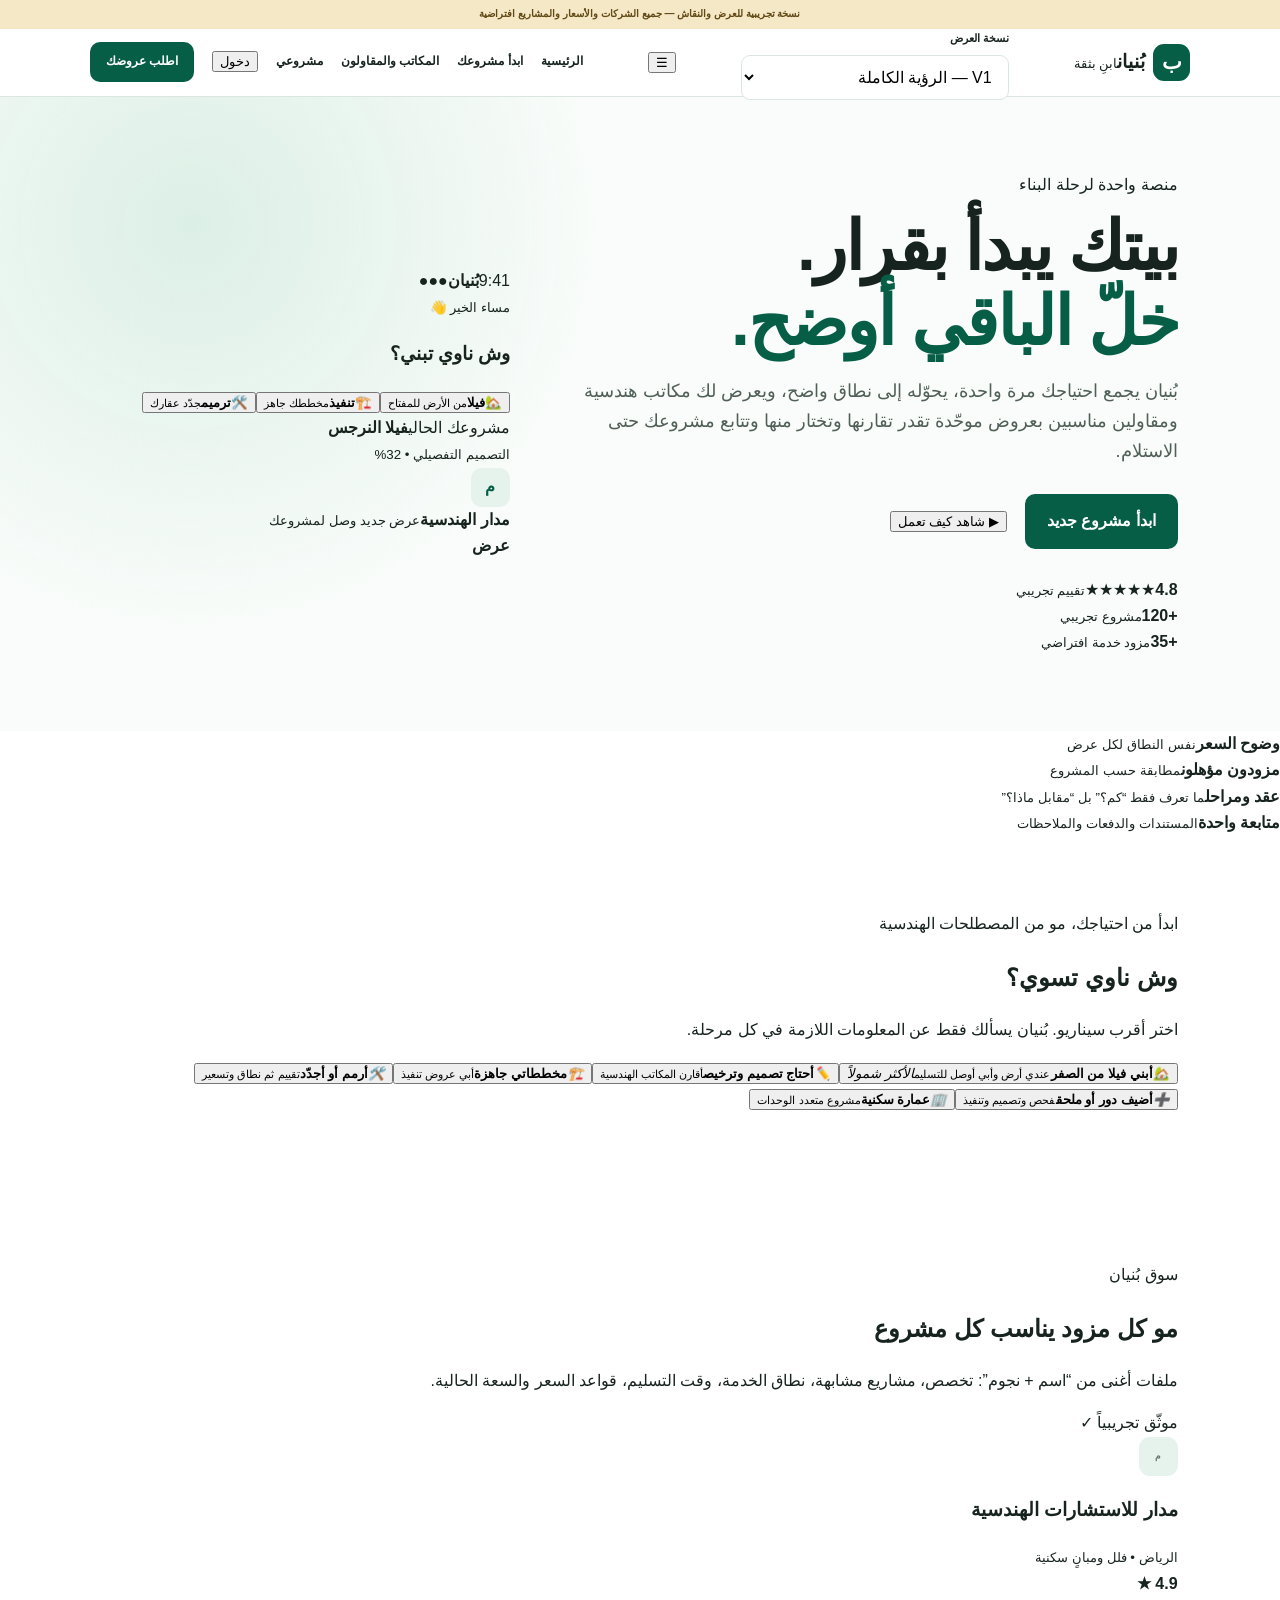
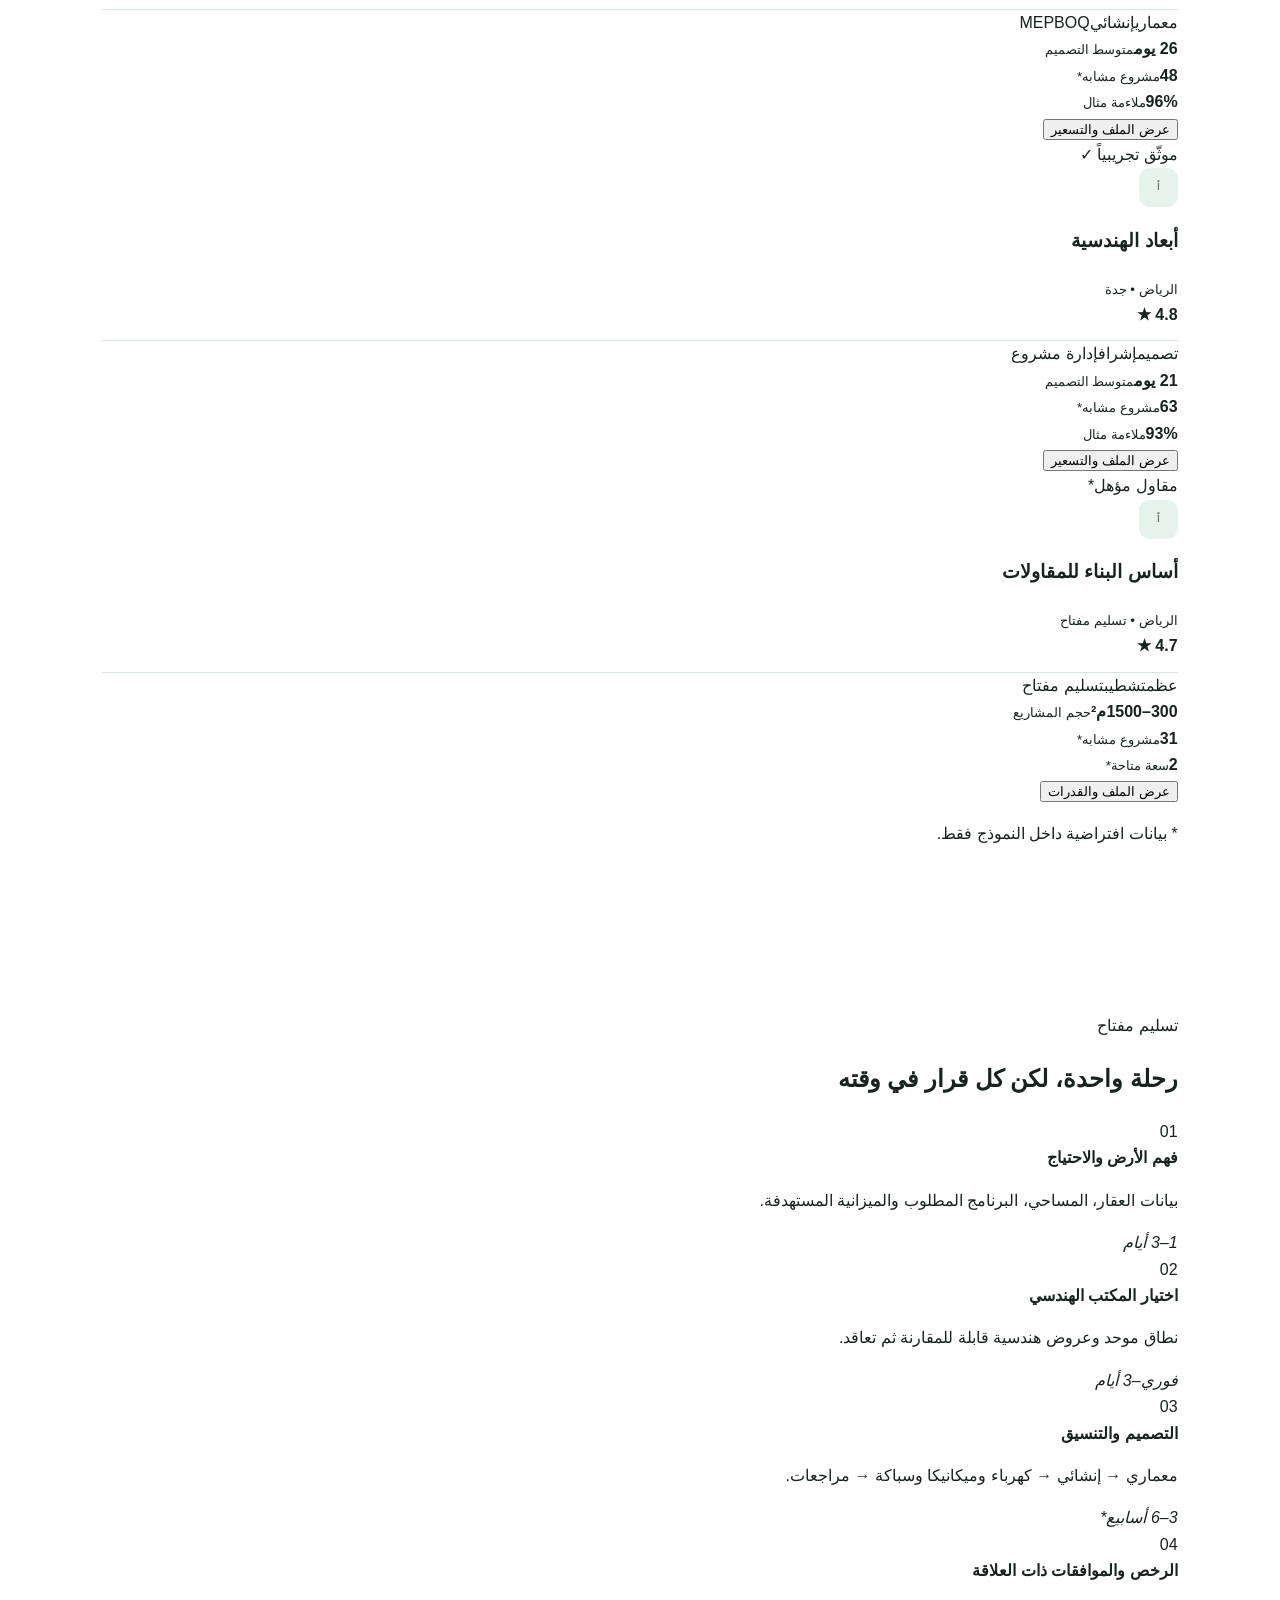
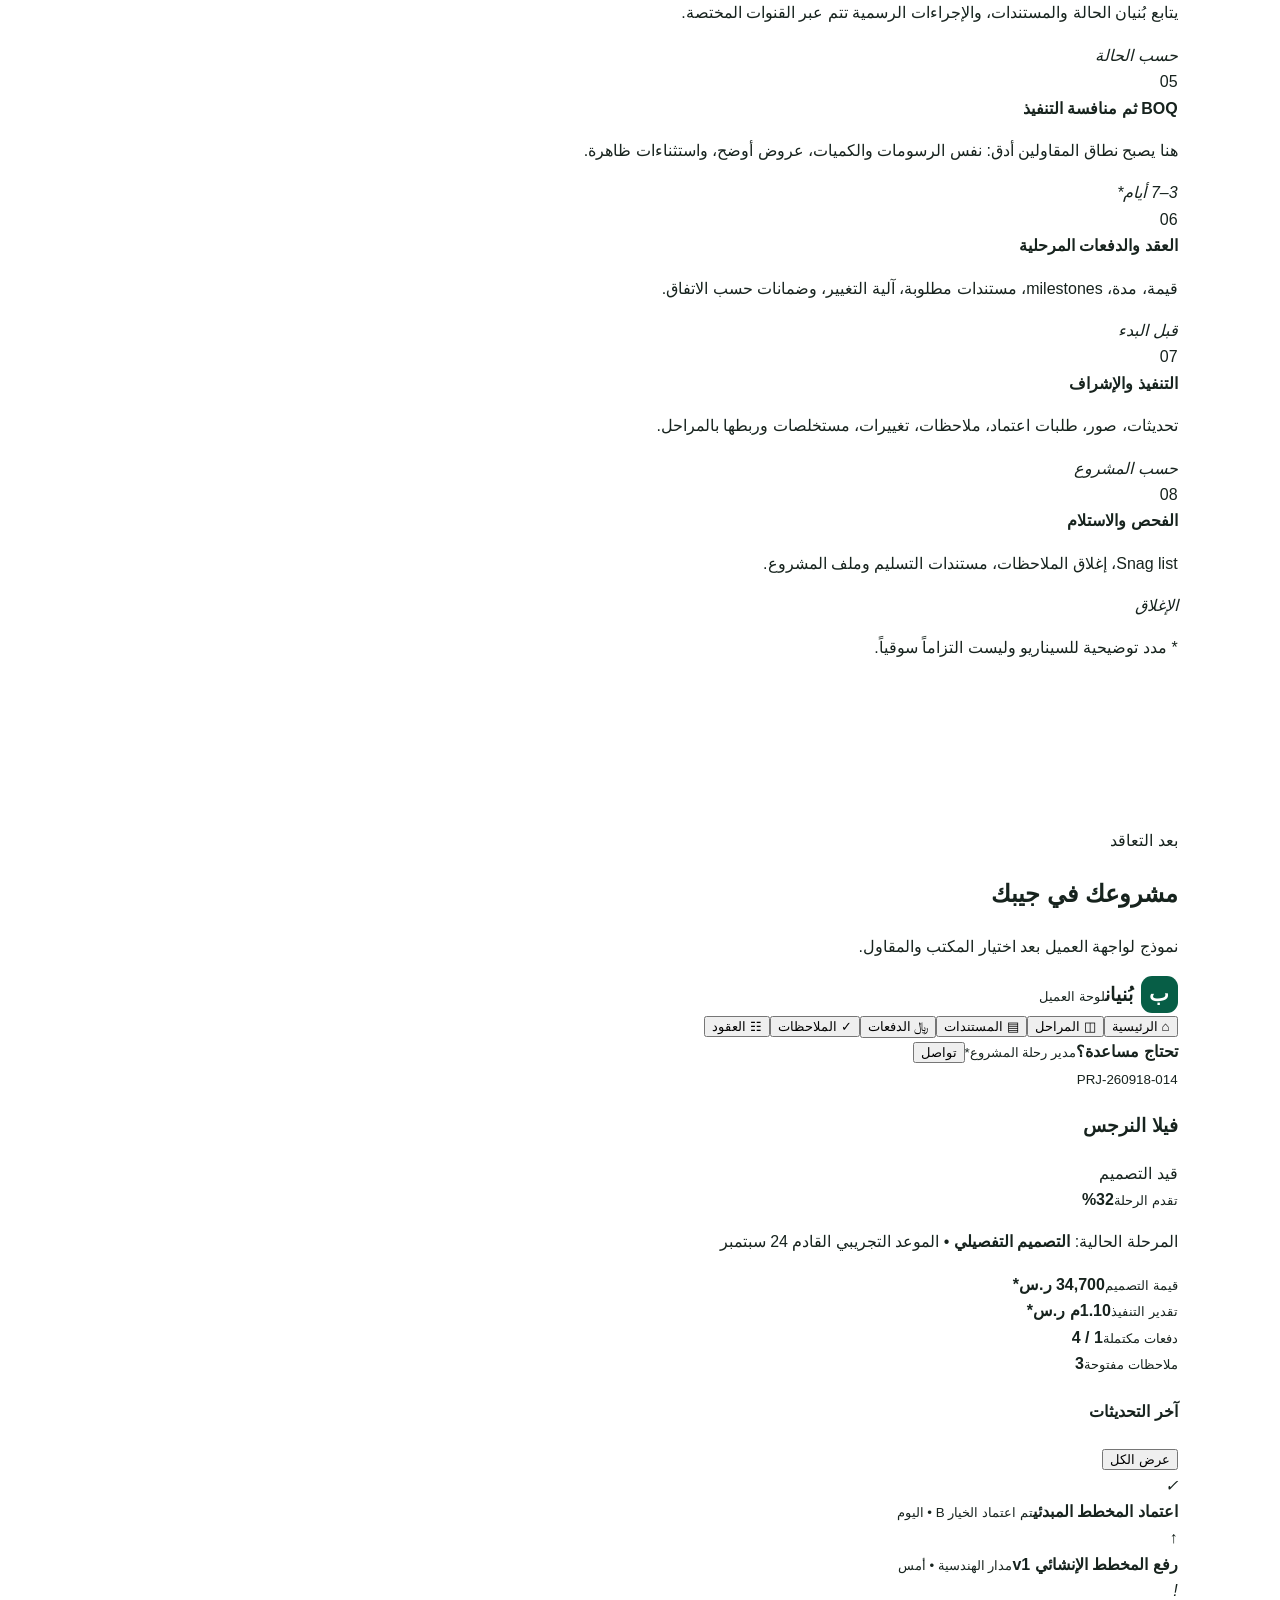
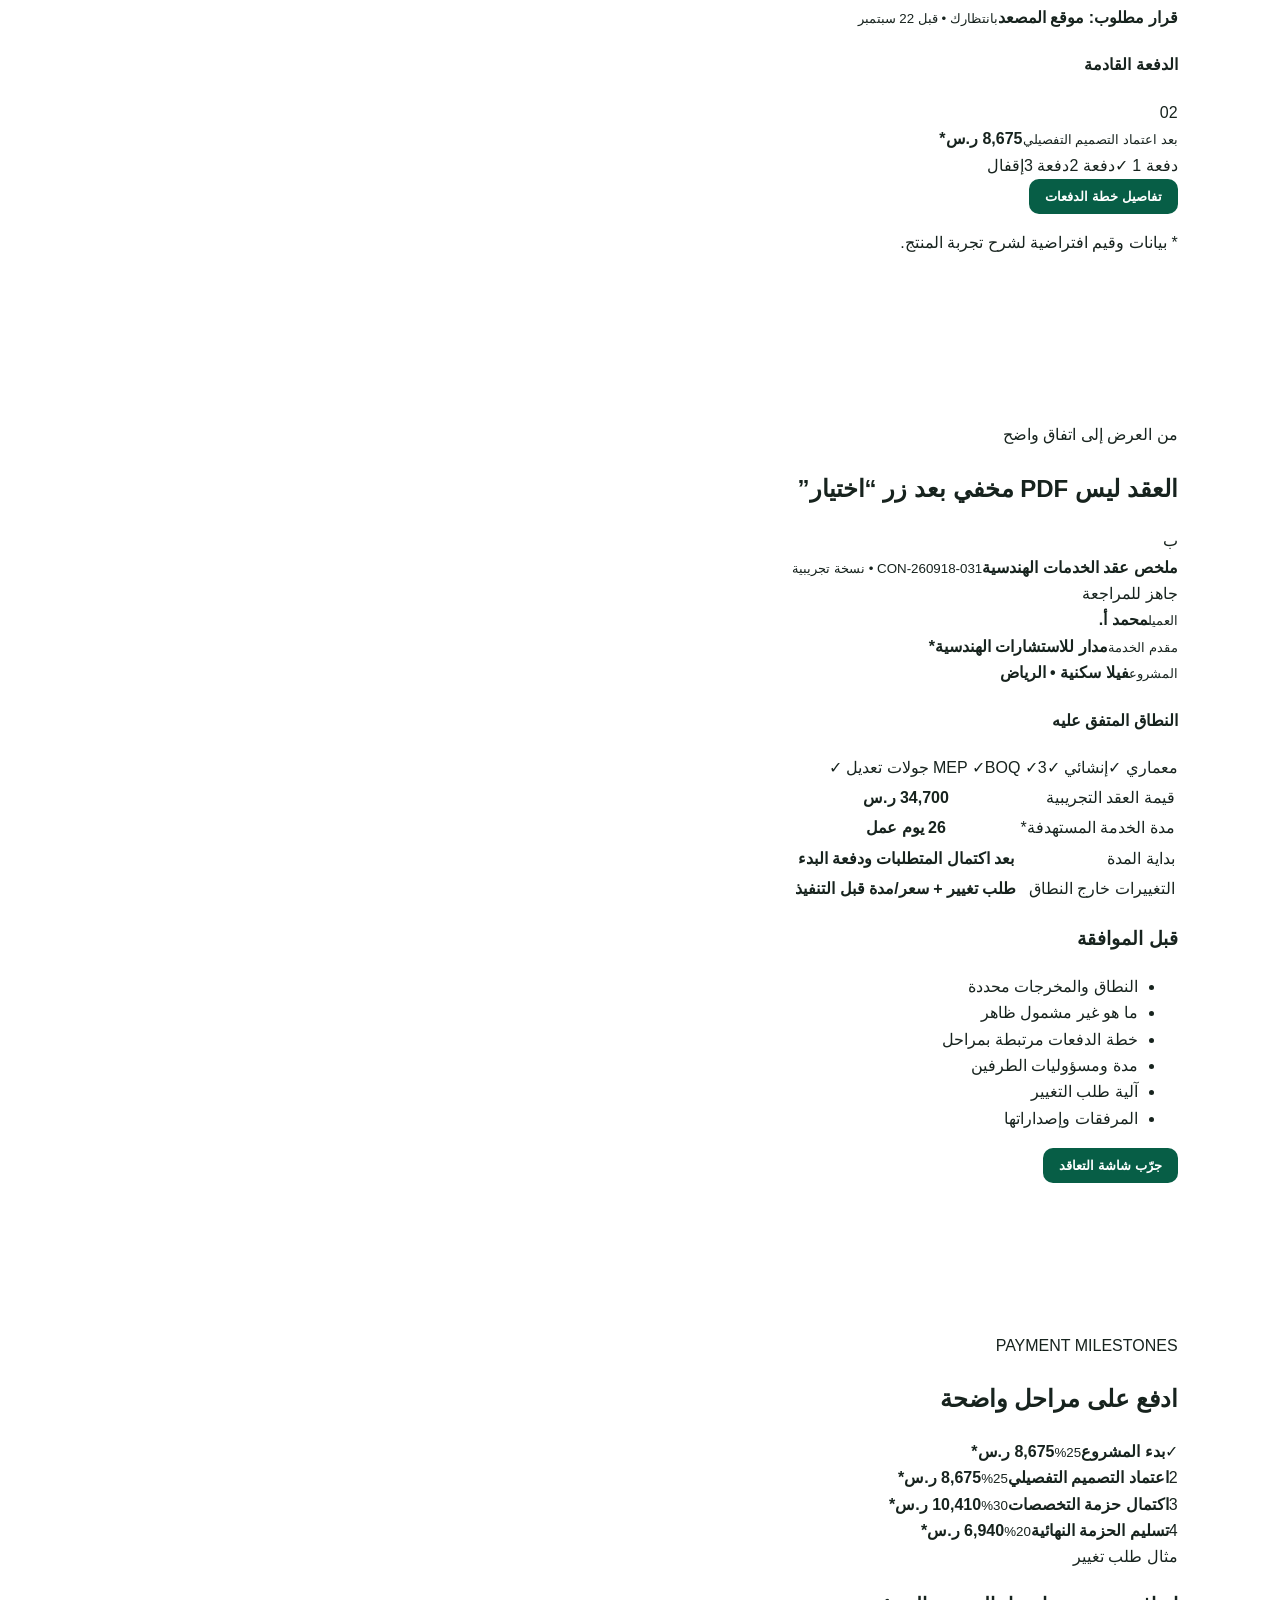
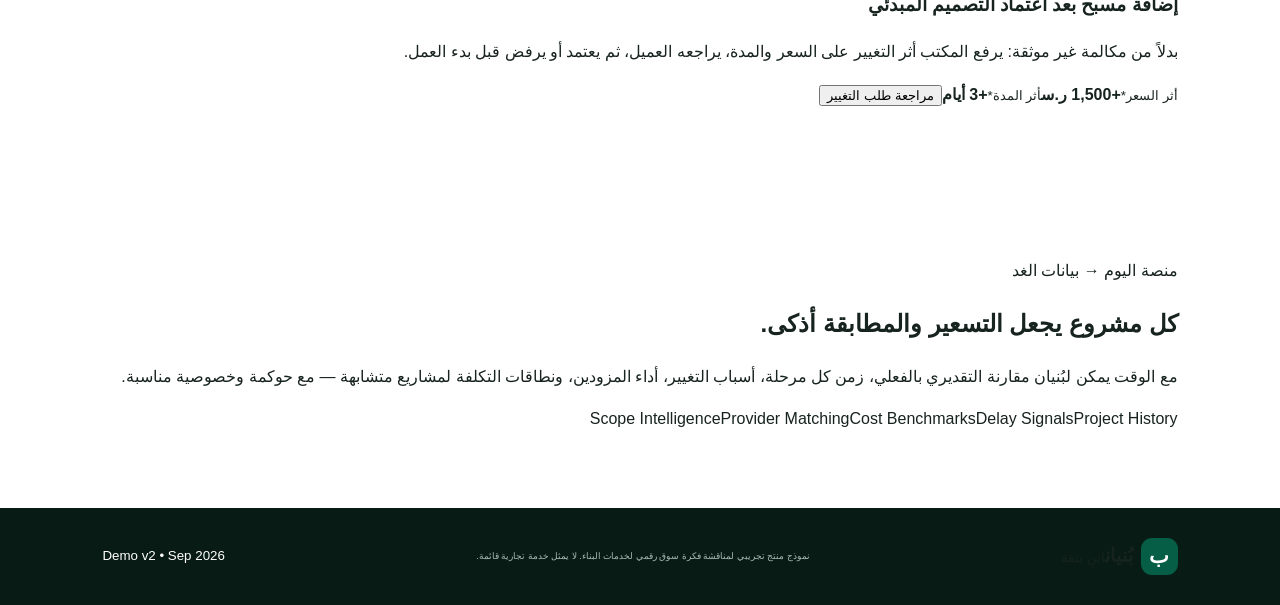
==== commit b470a593: "Add developer version selector to V1" ====
--- a/index.html
+++ b/index.html
@@ -1,29 +1,38 @@
-<!doctype html><html lang="ar" dir="rtl"><head><meta charset="utf-8"><meta name="viewport" content="width=device-width,initial-scale=1"><meta name="theme-color" content="#075e46"><title>بُنيان | عروض هندسية سريعة</title><link rel="stylesheet" href="styles.css"></head><body>
-<div class="demo">نموذج تجريبي — الأسعار والمكاتب أدناه افتراضية لشرح الفكرة فقط</div>
-<header><a class="brand" href="#"><span>ب</span><b>بُنيان</b></a><nav><a href="#examples">أمثلة</a><a href="#how">كيف تعمل؟</a><a class="outline" href="index.html">النسخة الكاملة</a><a class="cta" href="#quote">احصل على عروض</a></nav></header>
+<!doctype html><html lang="ar" dir="rtl"><head><meta charset="utf-8"><meta name="viewport" content="width=device-width,initial-scale=1,viewport-fit=cover"><meta name="theme-color" content="#0b5c45"><title>بُنيان | ابنِ بثقة</title><link rel="stylesheet" href="styles.css"></head><body>
+<div class="demo">نسخة تجريبية للعرض والنقاش — جميع الشركات والأسعار والمشاريع افتراضية</div>
+<header><a class="brand" href="#home"><span class="logo">ب</span><div><b>بُنيان</b><small>ابنِ بثقة</small></div></a><div class="version-switch"><label>نسخة العرض</label><select onchange="if(this.value)location.href=this.value"><option value="" selected>V1 — الرؤية الكاملة</option><option value="versions/v2/">V2 — المكاتب الهندسية والمخططات</option></select></div><button id="menu">☰</button><nav id="nav"><a href="#home">الرئيسية</a><a href="#start">ابدأ مشروعك</a><a href="#market">المكاتب والمقاولون</a><a href="#project">مشروعي</a><button class="ghost" data-open="login">دخول</button><a class="cta" href="#start">اطلب عروضك</a></nav></header>
 <main>
-<section class="hero"><div><span class="badge">عروض هندسية سريعة</span><h1>مشروعك واحد.<br><em>عروض هندسية متعددة.</em></h1><p>أدخل بيانات مشروعك مرة واحدة، ونرتّبها كنطاق واضح ثم نعرض لك أسعاراً سريعة من مكاتب هندسية مناسبة — بنفس البنود عشان تكون المقارنة أسهل.</p><div class="actions"><a class="cta big" href="#quote">ابدأ الآن — أقل من دقيقة</a><a class="textlink" href="#examples">شوف أمثلة حقيقية للديمو ↓</a></div><div class="mini"><span>✓ تصميم معماري</span><span>✓ إنشائي</span><span>✓ كهرباء وميكانيكا</span><span>✓ BOQ اختياري</span><span>✓ إشراف اختياري</span></div></div><aside class="preview"><div class="phead"><span>مثال سريع</span><b>فيلا • الرياض • 650م² بناء</b></div><div class="offer"><i>م</i><div><b>مدار الهندسية*</b><small>مطابقة 96% • 26 يوم*</small></div><strong>34,700 ر.س*</strong></div><div class="offer"><i>أ</i><div><b>أبعاد الهندسية*</b><small>مطابقة 93% • 21 يوم*</small></div><strong>38,120 ر.س*</strong></div><div class="offer"><i>ر</i><div><b>رؤية للاستشارات*</b><small>مطابقة 89% • 30 يوم*</small></div><strong>32,950 ر.س*</strong></div><small>*بيانات تجريبية، وليست عروضاً فعلية.</small></aside></section>
+<section id="home" class="hero"><div class="hero-copy"><span class="chip">منصة واحدة لرحلة البناء</span><h1>بيتك يبدأ بقرار.<br><em>خلّ الباقي أوضح.</em></h1><p>بُنيان يجمع احتياجك مرة واحدة، يحوّله إلى نطاق واضح، ويعرض لك مكاتب هندسية ومقاولين مناسبين بعروض موحّدة تقدر تقارنها وتختار منها وتتابع مشروعك حتى الاستلام.</p><div class="actions"><a class="cta big" href="#start">ابدأ مشروع جديد</a><button class="play" data-open="tour">▶ شاهد كيف تعمل</button></div><div class="social"><div><b>4.8</b><span>★★★★★</span><small>تقييم تجريبي</small></div><div><b>+120</b><small>مشروع تجريبي</small></div><div><b>+35</b><small>مزود خدمة افتراضي</small></div></div></div>
+<div class="phone"><div class="phone-top"><span>9:41</span><b>بُنيان</b><span>●●●</span></div><div class="welcome"><small>مساء الخير 👋</small><h3>وش ناوي تبني؟</h3></div><div class="quick"><button data-quick="turnkey">🏡<b>فيلا</b><small>من الأرض للمفتاح</small></button><button data-quick="execute">🏗️<b>تنفيذ</b><small>مخططك جاهز</small></button><button data-quick="renovation">🛠️<b>ترميم</b><small>جدّد عقارك</small></button></div><div class="phone-project"><span>مشروعك الحالي</span><b>فيلا النرجس</b><div class="bar"><i></i></div><small>التصميم التفصيلي • 32%</small></div><div class="phone-offer"><span class="avatar">م</span><div><b>مدار الهندسية</b><small>عرض جديد وصل لمشروعك</small></div><strong>عرض</strong></div></div></section>
 
-<section id="how" class="how"><div><b>1</b><span><strong>وصف بسيط</strong><small>نوع المشروع، المدينة، المساحة</small></span></div><i>←</i><div><b>2</b><span><strong>نطاق موحّد</strong><small>نفس الخدمات لكل مكتب</small></span></div><i>←</i><div><b>3</b><span><strong>عروض سريعة</strong><small>سعر + مدة + مشمولات</small></span></div><i>←</i><div><b>4</b><span><strong>قارن واختر</strong><small>افتح العرض وتواصل</small></span></div></section>
+<section class="proof"><div><b>وضوح السعر</b><small>نفس النطاق لكل عرض</small></div><div><b>مزودون مؤهلون</b><small>مطابقة حسب المشروع</small></div><div><b>عقد ومراحل</b><small>ما تعرف فقط “كم؟” بل “مقابل ماذا؟”</small></div><div><b>متابعة واحدة</b><small>المستندات والدفعات والملاحظات</small></div></section>
 
-<section id="quote" class="section quote-section"><div class="title"><span>جرّب الفكرة</span><h2>أعطنا 6 معلومات فقط</h2><p>لا حساب، لا رحلة طويلة، ولا تفاصيل تنفيذ. الهدف الآن: <b>عروض المكاتب الهندسية فقط.</b></p></div>
-<form id="form" class="quote-box"><div class="formgrid"><label>نوع المشروع<select id="type"><option value="villa">فيلا جديدة</option><option value="building">عمارة سكنية صغيرة</option><option value="duplex">دوبلكس</option><option value="rest">استراحة</option><option value="addition">إضافة دور / ملحق</option><option value="renovation">تعديل/ترميم يحتاج تصميم</option></select></label><label>المدينة<select id="city"><option>الرياض</option><option>جدة</option><option>الخبر</option><option>الدمام</option></select></label><label>مساحة الأرض<input id="land" type="number" value="450"><small>م²</small></label><label>مساحة البناء التقريبية<input id="built" type="number" value="650"><small>م²</small></label><label>عدد الأدوار<select id="floors"><option>دور واحد</option><option selected>دورين + ملحق</option><option>3 أدوار</option><option>4 أدوار أو أكثر</option></select></label><label>وش تحتاج؟<select id="package"><option value="full">تصميم متكامل</option><option value="arch">معماري فقط</option><option value="fullboq">تصميم متكامل + BOQ</option><option value="supervision">تصميم متكامل + إشراف</option></select></label></div><div class="extras"><label><input id="pool" type="checkbox"> مسبح</label><label><input id="basement" type="checkbox"> بدروم</label><label><input id="elevator" type="checkbox"> مصعد</label><label><input id="urgent" type="checkbox"> مستعجل</label></div><button class="cta submit" type="submit">اعرض لي الأسعار الآن ←</button></form>
-<div id="results" class="hidden"><div class="result-title"><div><span>نتيجة المطابقة التجريبية</span><h2 id="resultHeading">3 عروض هندسية</h2></div><button id="edit">تعديل البيانات</button></div><div id="summary" class="summary"></div><div id="cards" class="cards"></div><div id="compare"></div></div></section>
+<section id="start" class="section start"><div class="section-head"><span>ابدأ من احتياجك، مو من المصطلحات الهندسية</span><h2>وش ناوي تسوي؟</h2><p>اختر أقرب سيناريو. بُنيان يسألك فقط عن المعلومات اللازمة في كل مرحلة.</p></div>
+<div class="journey-cards"><button data-flow="turnkey"><i>🏡</i><b>أبني فيلا من الصفر</b><small>عندي أرض وأبي أوصل للتسليم</small><em>الأكثر شمولاً</em></button><button data-flow="design"><i>✏️</i><b>أحتاج تصميم وترخيص</b><small>أقارن المكاتب الهندسية</small></button><button data-flow="execute"><i>🏗️</i><b>مخططاتي جاهزة</b><small>أبي عروض تنفيذ</small></button><button data-flow="renovation"><i>🛠️</i><b>أرمم أو أجدّد</b><small>تقييم ثم نطاق وتسعير</small></button><button data-flow="floor"><i>➕</i><b>أضيف دور أو ملحق</b><small>فحص وتصميم وتنفيذ</small></button><button data-flow="building"><i>🏢</i><b>عمارة سكنية</b><small>مشروع متعدد الوحدات</small></button></div>
+<div id="wizard" class="wizard hidden"><div class="wizard-top"><div><span id="stepLabel">الخطوة 1 من 5</span><div class="stepbar"><i id="stepbar"></i></div></div><button id="closeWizard">×</button></div><div id="wizardBody"></div><div class="wizard-actions"><button id="prev" class="ghost">السابق</button><button id="next" class="cta">التالي</button></div></div></section>
 
-<section id="examples" class="section examples"><div class="title"><span>أمثلة جاهزة للنقاش</span><h2>الفكرة تتضح أكثر بالأمثلة</h2><p>اضغط أي مثال، ونعبّي البيانات ونطلع العروض مباشرة.</p></div><div class="example-grid">
-<button data-example="villa"><span>01</span><b>فيلا عائلية — الرياض</b><small>450م² أرض • 650م² بناء • تصميم متكامل + BOQ</small><em>شوف الأسعار ←</em></button>
-<button data-example="smallvilla"><span>02</span><b>فيلا صغيرة — الرياض</b><small>300م² أرض • 420م² بناء • تصميم متكامل</small><em>شوف الأسعار ←</em></button>
-<button data-example="luxury"><span>03</span><b>فيلا كبيرة مع مسبح</b><small>750م² أرض • 1,050م² بناء • مسبح + مصعد</small><em>شوف الأسعار ←</em></button>
-<button data-example="duplex"><span>04</span><b>دوبلكس — جدة</b><small>500م² أرض • 720م² بناء • تصميم متكامل</small><em>شوف الأسعار ←</em></button>
-<button data-example="building"><span>05</span><b>عمارة سكنية صغيرة</b><small>600م² أرض • 1,400م² بناء • BOQ</small><em>شوف الأسعار ←</em></button>
-<button data-example="addition"><span>06</span><b>إضافة دور</b><small>المبنى قائم • 300م² إضافة • تصميم وفحص أولي</small><em>شوف الأسعار ←</em></button>
-<button data-example="arch"><span>07</span><b>أبي معماري فقط</b><small>فيلا 550م² • أفكار ومخططات معمارية</small><em>شوف الأسعار ←</em></button>
-<button data-example="urgent"><span>08</span><b>تصميم مستعجل</b><small>فيلا 600م² • أولوية زمنية</small><em>شوف الأسعار ←</em></button>
-<button data-example="basement"><span>09</span><b>فيلا مع بدروم</b><small>900م² بناء • بدروم + مصعد + BOQ</small><em>شوف الأسعار ←</em></button>
-</div></section>
+<section id="market" class="section soft"><div class="section-head"><span>سوق بُنيان</span><h2>مو كل مزود يناسب كل مشروع</h2><p>ملفات أغنى من “اسم + نجوم”: تخصص، مشاريع مشابهة، نطاق الخدمة، وقت التسليم، قواعد السعر والسعة الحالية.</p></div><div class="provider-cards">
+<article class="provider"><div class="cover c1"><span>موثّق تجريبياً ✓</span></div><div class="pbody"><div class="phead"><span class="avatar lg">م</span><div><h3>مدار للاستشارات الهندسية</h3><small>الرياض • فلل ومبانٍ سكنية</small></div><b>4.9 ★</b></div><div class="tags"><span>معماري</span><span>إنشائي</span><span>MEP</span><span>BOQ</span></div><div class="pstats"><div><b>26 يوم</b><small>متوسط التصميم</small></div><div><b>48</b><small>مشروع مشابه*</small></div><div><b>96%</b><small>ملاءمة مثال</small></div></div><button data-profile="0">عرض الملف والتسعير</button></div></article>
+<article class="provider"><div class="cover c2"><span>موثّق تجريبياً ✓</span></div><div class="pbody"><div class="phead"><span class="avatar lg">أ</span><div><h3>أبعاد الهندسية</h3><small>الرياض • جدة</small></div><b>4.8 ★</b></div><div class="tags"><span>تصميم</span><span>إشراف</span><span>إدارة مشروع</span></div><div class="pstats"><div><b>21 يوم</b><small>متوسط التصميم</small></div><div><b>63</b><small>مشروع مشابه*</small></div><div><b>93%</b><small>ملاءمة مثال</small></div></div><button data-profile="1">عرض الملف والتسعير</button></div></article>
+<article class="provider"><div class="cover c3"><span>مقاول مؤهل*</span></div><div class="pbody"><div class="phead"><span class="avatar lg">أ</span><div><h3>أساس البناء للمقاولات</h3><small>الرياض • تسليم مفتاح</small></div><b>4.7 ★</b></div><div class="tags"><span>عظم</span><span>تشطيب</span><span>تسليم مفتاح</span></div><div class="pstats"><div><b>300–1500م²</b><small>حجم المشاريع</small></div><div><b>31</b><small>مشروع مشابه*</small></div><div><b>2</b><small>سعة متاحة*</small></div></div><button data-profile="2">عرض الملف والقدرات</button></div></article></div><p class="fine">* بيانات افتراضية داخل النموذج فقط.</p></section>
 
-<section class="section office"><div class="title"><span>من جهة المكتب الهندسي</span><h2>كيف يطلع السعر بسرعة؟</h2><p>المكتب يحدد مسبقاً الخدمات التي يقدمها، المدن التي يغطيها، حدود المشاريع، وقواعد التسعير. عند وصول طلب مطابق يحسب النظام العرض الأولي تلقائياً.</p></div><div class="rulebox"><div><h3>مثال: مدار الهندسية*</h3><small>قواعد افتراضية داخل الديمو</small><ul><li>الرياض</li><li>فلل ودوبلكس وعمائر صغيرة</li><li>حتى 1,500م² بناء</li></ul></div><table><tr><td>باقة تصميم متكامل حتى 500م²</td><th>18,500 ر.س*</th></tr><tr><td>كل م² إضافي</td><th>+28 ر.س*</th></tr><tr><td>BOQ</td><th>+2,500 ر.س*</th></tr><tr><td>مسبح</td><th>+1,500 ر.س*</th></tr><tr><td>بدروم</td><th>+4,000 ر.س*</th></tr><tr><td>مصعد</td><th>+1,800 ر.س*</th></tr><tr><td>أولوية عاجلة</td><th>+18%*</th></tr></table><div class="formula"><small>مثال 650م² + BOQ</small><b>18,500 + (150 × 28) + 2,500</b><strong>= 25,200 ر.س*</strong><p>بهذا الشكل لا يحتاج المكتب أن يسعّر كل lead من الصفر، والعميل يفهم لماذا تغير السعر.</p></div></div></section>
+<section id="lifecycle" class="section"><div class="section-head"><span>تسليم مفتاح</span><h2>رحلة واحدة، لكن كل قرار في وقته</h2></div><div class="life">
+<div class="life-item done"><span>01</span><div><b>فهم الأرض والاحتياج</b><p>بيانات العقار، المساحي، البرنامج المطلوب والميزانية المستهدفة.</p></div><em>1–3 أيام</em></div>
+<div class="life-item"><span>02</span><div><b>اختيار المكتب الهندسي</b><p>نطاق موحد وعروض هندسية قابلة للمقارنة ثم تعاقد.</p></div><em>فوري–3 أيام</em></div>
+<div class="life-item"><span>03</span><div><b>التصميم والتنسيق</b><p>معماري → إنشائي → كهرباء وميكانيكا وسباكة → مراجعات.</p></div><em>3–6 أسابيع*</em></div>
+<div class="life-item"><span>04</span><div><b>الرخص والموافقات ذات العلاقة</b><p>يتابع بُنيان الحالة والمستندات، والإجراءات الرسمية تتم عبر القنوات المختصة.</p></div><em>حسب الحالة</em></div>
+<div class="life-item highlight"><span>05</span><div><b>BOQ ثم منافسة التنفيذ</b><p>هنا يصبح نطاق المقاولين أدق: نفس الرسومات والكميات، عروض أوضح، واستثناءات ظاهرة.</p></div><em>3–7 أيام*</em></div>
+<div class="life-item"><span>06</span><div><b>العقد والدفعات المرحلية</b><p>قيمة، مدة، milestones، مستندات مطلوبة، آلية التغيير، وضمانات حسب الاتفاق.</p></div><em>قبل البدء</em></div>
+<div class="life-item"><span>07</span><div><b>التنفيذ والإشراف</b><p>تحديثات، صور، طلبات اعتماد، ملاحظات، تغييرات، مستخلصات وربطها بالمراحل.</p></div><em>حسب المشروع</em></div>
+<div class="life-item"><span>08</span><div><b>الفحص والاستلام</b><p>Snag list، إغلاق الملاحظات، مستندات التسليم وملف المشروع.</p></div><em>الإغلاق</em></div></div><p class="fine">* مدد توضيحية للسيناريو وليست التزاماً سوقياً.</p></section>
 
-<section class="focus"><span>النطاق المقترح للـ MVP</span><h2>نوقف هنا.</h2><p><b>عميل → وصف المشروع → عروض مكاتب هندسية سريعة → مقارنة → اختيار/طلب تواصل.</b></p><p>التنفيذ والمقاولون وإدارة المشروع يمكن إضافتها لاحقاً إذا أثبتت هذه الحلقة الأساسية قيمتها.</p></section>
-</main><footer><b>بُنيان</b><p>Quick Engineering Quotes Demo • جميع البيانات والأسعار افتراضية</p><a href="index.html">العودة للنسخة الكاملة</a></footer>
-<div id="modal" class="modal hidden"><div class="modalbox"><button id="close">×</button><div id="modalbody"></div></div></div><script src="app.js"></script></body></html>+<section id="project" class="section project-sec"><div class="section-head light"><span>بعد التعاقد</span><h2>مشروعك في جيبك</h2><p>نموذج لواجهة العميل بعد اختيار المكتب والمقاول.</p></div><div class="app-shell"><aside><div class="brand white"><span class="logo">ب</span><div><b>بُنيان</b><small>لوحة العميل</small></div></div><nav><button class="on">⌂ الرئيسية</button><button>◫ المراحل</button><button>▤ المستندات</button><button>﷼ الدفعات</button><button>✓ الملاحظات</button><button>☷ العقود</button></nav><div class="help"><b>تحتاج مساعدة؟</b><small>مدير رحلة المشروع*</small><button>تواصل</button></div></aside><div class="app-main"><div class="app-title"><div><small>PRJ-260918-014</small><h3>فيلا النرجس</h3></div><span class="status">قيد التصميم</span></div><div class="overview"><div class="progress-card"><div><small>تقدم الرحلة</small><b>32%</b></div><div class="bigbar"><i></i></div><p>المرحلة الحالية: <b>التصميم التفصيلي</b> • الموعد التجريبي القادم 24 سبتمبر</p></div><div class="mini-kpis"><div><small>قيمة التصميم</small><b>34,700 ر.س*</b></div><div><small>تقدير التنفيذ</small><b>1.10م ر.س*</b></div><div><small>دفعات مكتملة</small><b>1 / 4</b></div><div><small>ملاحظات مفتوحة</small><b>3</b></div></div><div class="workgrid"><div class="panel"><div class="row"><h4>آخر التحديثات</h4><button>عرض الكل</button></div><div class="update"><i>✓</i><div><b>اعتماد المخطط المبدئي</b><small>تم اعتماد الخيار B • اليوم</small></div></div><div class="update"><i>↑</i><div><b>رفع المخطط الإنشائي v1</b><small>مدار الهندسية • أمس</small></div></div><div class="update"><i>!</i><div><b>قرار مطلوب: موقع المصعد</b><small>بانتظارك • قبل 22 سبتمبر</small></div></div></div><div class="panel"><h4>الدفعة القادمة</h4><div class="payment"><span>02</span><div><small>بعد اعتماد التصميم التفصيلي</small><b>8,675 ر.س*</b></div></div><div class="paybar"><i></i></div><div class="paylabels"><span>دفعة 1 ✓</span><span>دفعة 2</span><span>دفعة 3</span><span>إقفال</span></div><button class="cta full" data-open="payments">تفاصيل خطة الدفعات</button></div></div></div></div><p class="fine light">* بيانات وقيم افتراضية لشرح تجربة المنتج.</p></section>
+
+<section class="section contract-sec"><div class="section-head"><span>من العرض إلى اتفاق واضح</span><h2>العقد ليس PDF مخفي بعد زر “اختيار”</h2></div><div class="contract-preview"><div class="doc"><div class="doc-head"><span class="logo">ب</span><div><b>ملخص عقد الخدمات الهندسية</b><small>CON-260918-031 • نسخة تجريبية</small></div><span class="stamp">جاهز للمراجعة</span></div><div class="parties"><div><small>العميل</small><b>محمد أ.</b></div><div><small>مقدم الخدمة</small><b>مدار للاستشارات الهندسية*</b></div><div><small>المشروع</small><b>فيلا سكنية • الرياض</b></div></div><h4>النطاق المتفق عليه</h4><div class="scope-chips"><span>معماري ✓</span><span>إنشائي ✓</span><span>MEP ✓</span><span>BOQ ✓</span><span>3 جولات تعديل ✓</span></div><table><tr><td>قيمة العقد التجريبية</td><th>34,700 ر.س</th></tr><tr><td>مدة الخدمة المستهدفة*</td><th>26 يوم عمل</th></tr><tr><td>بداية المدة</td><th>بعد اكتمال المتطلبات ودفعة البدء</th></tr><tr><td>التغييرات خارج النطاق</td><th>طلب تغيير + سعر/مدة قبل التنفيذ</th></tr></table></div><div class="contract-side"><h3>قبل الموافقة</h3><ul><li>النطاق والمخرجات محددة</li><li>ما هو غير مشمول ظاهر</li><li>خطة الدفعات مرتبطة بمراحل</li><li>مدة ومسؤوليات الطرفين</li><li>آلية طلب التغيير</li><li>المرفقات وإصداراتها</li></ul><button class="cta full" data-open="contract">جرّب شاشة التعاقد</button></div></div></section>
+
+<section class="section payments"><div class="section-head"><span>PAYMENT MILESTONES</span><h2>ادفع على مراحل واضحة</h2></div><div class="payment-road"><div class="paid"><span>✓</span><b>بدء المشروع</b><small>25%</small><strong>8,675 ر.س*</strong></div><div class="current"><span>2</span><b>اعتماد التصميم التفصيلي</b><small>25%</small><strong>8,675 ر.س*</strong></div><div><span>3</span><b>اكتمال حزمة التخصصات</b><small>30%</small><strong>10,410 ر.س*</strong></div><div><span>4</span><b>تسليم الحزمة النهائية</b><small>20%</small><strong>6,940 ر.س*</strong></div></div><div class="change-box"><div><span>مثال طلب تغيير</span><h3>إضافة مسبح بعد اعتماد التصميم المبدئي</h3><p>بدلاً من مكالمة غير موثقة: يرفع المكتب أثر التغيير على السعر والمدة، يراجعه العميل، ثم يعتمد أو يرفض قبل بدء العمل.</p></div><div><small>أثر السعر*</small><b>+1,500 ر.س</b><small>أثر المدة*</small><b>+3 أيام</b><button data-open="change">مراجعة طلب التغيير</button></div></div></section>
+
+<section class="section vision"><span>منصة اليوم → بيانات الغد</span><h2>كل مشروع يجعل التسعير والمطابقة أذكى.</h2><p>مع الوقت يمكن لبُنيان مقارنة التقديري بالفعلي، زمن كل مرحلة، أسباب التغيير، أداء المزودين، ونطاقات التكلفة لمشاريع متشابهة — مع حوكمة وخصوصية مناسبة.</p><div><span>Scope Intelligence</span><span>Provider Matching</span><span>Cost Benchmarks</span><span>Delay Signals</span><span>Project History</span></div></section>
+</main>
+<footer><div class="brand white"><span class="logo">ب</span><div><b>بُنيان</b><small>ابنِ بثقة</small></div></div><p>نموذج منتج تجريبي لمناقشة فكرة سوق رقمي لخدمات البناء. لا يمثل خدمة تجارية قائمة.</p><small>Demo v2 • Sep 2026</small></footer>
+<div id="modal" class="modal hidden"><div class="modalbox"><button id="modalClose">×</button><div id="modalBody"></div></div></div><script src="app.js"></script></body></html>
--- a/styles.css
+++ b/styles.css
@@ -1 +1 @@
-:root{--g:#0b5c45;--g2:#073e30;--lime:#b9e3cf;--ink:#17231e;--muted:#6d7872;--soft:#f4f7f4;--sand:#f8f5ed;--line:#dfe7e2;--white:#fff;--gold:#c69b50;--red:#9c453b}*{box-sizing:border-box}html{scroll-behavior:smooth}body{margin:0;color:var(--ink);font-family:-apple-system,BlinkMacSystemFont,"Segoe UI",Tahoma,Arial,sans-serif;line-height:1.65;background:#fff}.demo{font-size:11px;text-align:center;background:#f3e7c8;color:#624b1b;padding:6px 12px;font-weight:700}header{height:72px;display:flex;align-items:center;justify-content:space-between;padding:0 max(5vw,22px);position:sticky;top:0;z-index:30;background:#ffffffef;backdrop-filter:blur(14px);border-bottom:1px solid #edf1ee}.brand{display:flex;align-items:center;gap:9px;text-decoration:none;color:var(--ink);line-height:1.05}.logo{width:39px;height:39px;border-radius:12px;background:var(--g);color:#fff;display:grid;place-items:center;font-size:22px;font-weight:900}.brand div{display:grid}.brand b{font-size:20px}.brand small{font-size:10px;color:var(--muted);margin-top:4px}header nav{display:flex;align-items:center;gap:20px}header nav>a{color:var(--ink);text-decoration:none;font-size:13px;font-weight:700}.cta{background:var(--g);color:white!important;border:0;border-radius:11px;padding:10px 16px;text-decoration:none;font-weight:800;cursor:pointer;font-family:inherit}.ghost,.play{background:white;border:1px solid var(--line);border-radius:11px;padding:9px 14px;font-weight:700;cursor:pointer;font-family:inherit}#menu{display:none;border:0;background:none;font-size:23px}.hero{min-height:690px;background:radial-gradient(circle at 20% 20%,#dceee5,transparent 35%),linear-gradient(135deg,#f9fbf9,#edf5f0);padding:72px max(8vw,28px);display:grid;grid-template-columns:1.08fr .72fr;gap:80px;align-items:center}.chip{display:inline-block;background:#dff0e7;color:var(--g);padding:6px 11px;border-radius:30px;font-size:11px;font-weight:900}.hero h1{font-size:clamp(42px,5.3vw,72px);line-height:1.12;letter-spacing:-2px;margin:14px 0 20px}.hero h1 em{font-style:normal;color:var(--g)}.hero-copy>p{font-size:18px;color:#526159;max-width:700px}.actions{display:flex;gap:10px;margin:28px 0}.big{padding:14px 23px;font-size:15px}.social{display:flex;gap:28px;border-top:1px solid var(--line);padding-top:20px}.social div{display:grid}.social b{font-size:18px}.social span{font-size:10px;color:var(--gold)}.social small{font-size:10px;color:var(--muted)}.phone{width:min(100%,390px);margin:auto;background:#fff;border:8px solid #18332a;border-radius:38px;padding:16px;box-shadow:0 30px 70px #123b2a35;transform:rotate(-1deg)}.phone-top{display:flex;justify-content:space-between;font-size:10px}.welcome{margin:24px 0 14px}.welcome small{color:var(--muted)}.welcome h3{margin:3px 0;font-size:23px}.quick{display:grid;grid-template-columns:repeat(3,1fr);gap:7px}.quick button{border:1px solid var(--line);background:#fafcfa;border-radius:13px;padding:12px 6px;font-family:inherit}.quick b,.quick small{display:block}.quick small{font-size:8px;color:var(--muted)}.phone-project{margin-top:18px;background:var(--g);color:#fff;padding:15px;border-radius:15px;display:grid}.phone-project span,.phone-project small{font-size:9px;color:#bcd9cc}.bar,.bigbar,.stepbar,.paybar{height:6px;background:#d9e4de;border-radius:20px;overflow:hidden;margin:10px 0}.bar i{display:block;width:32%;height:100%;background:#b5e4cf}.phone-offer{margin-top:9px;border:1px solid var(--line);padding:10px;border-radius:13px;display:flex;align-items:center;gap:8px}.avatar{width:31px;height:31px;border-radius:9px;background:#e3f0e9;color:var(--g);display:grid;place-items:center;font-weight:900}.phone-offer div{display:grid;flex:1}.phone-offer small{font-size:8px;color:var(--muted)}.phone-offer strong{font-size:10px;color:var(--g)}.proof{display:grid;grid-template-columns:repeat(4,1fr);padding:25px max(8vw,28px);border-bottom:1px solid var(--line);gap:20px}.proof div{display:grid}.proof b{font-size:13px}.proof small{color:var(--muted);font-size:10px}.section{padding:85px max(8vw,28px)}.section-head{max-width:800px;margin-bottom:35px}.section-head>span{font-size:11px;color:var(--g);font-weight:900;letter-spacing:1px}.section-head h2{font-size:clamp(30px,4vw,48px);line-height:1.2;margin:7px 0}.section-head p{color:var(--muted)}.journey-cards{display:grid;grid-template-columns:repeat(3,1fr);gap:12px}.journey-cards button{position:relative;text-align:right;background:#fff;border:1px solid var(--line);border-radius:18px;padding:22px;font-family:inherit;cursor:pointer;transition:.2s}.journey-cards button:hover{border-color:var(--g);transform:translateY(-2px);box-shadow:0 12px 30px #143c2920}.journey-cards i{font-style:normal;font-size:26px}.journey-cards b,.journey-cards small{display:block}.journey-cards b{font-size:17px;margin-top:12px}.journey-cards small{color:var(--muted)}.journey-cards em{position:absolute;left:12px;top:12px;background:#e4f2eb;color:var(--g);border-radius:20px;padding:3px 8px;font-size:9px;font-style:normal}.wizard{margin-top:25px;border:1px solid var(--line);border-radius:22px;background:#fff;box-shadow:0 20px 60px #153d2c18;padding:25px}.wizard-top{display:flex;justify-content:space-between}.wizard-top>div{width:70%}.wizard-top span{font-size:11px;color:var(--muted)}.stepbar i{display:block;height:100%;background:var(--g);transition:.3s}.wizard-top button{border:0;background:none;font-size:25px}.wizard-body{max-width:720px;margin:25px auto}.wizard-body h3{font-size:27px;margin-bottom:5px}.wizard-body>p{color:var(--muted)}.option-grid{display:grid;grid-template-columns:repeat(2,1fr);gap:9px}.option{border:1px solid var(--line);border-radius:12px;padding:13px;cursor:pointer}.option.selected{border:2px solid var(--g);background:#eff7f3}.formgrid{display:grid;grid-template-columns:1fr 1fr;gap:12px}label{font-size:12px;font-weight:700}input,select{display:block;width:100%;padding:12px;border:1px solid var(--line);border-radius:10px;margin-top:5px;font:inherit;background:#fff}.wizard-actions{display:flex;justify-content:space-between;border-top:1px solid var(--line);padding-top:18px}.soft{background:var(--soft)}.provider-cards{display:grid;grid-template-columns:repeat(3,1fr);gap:15px}.provider{background:#fff;border:1px solid var(--line);border-radius:19px;overflow:hidden}.cover{height:105px;position:relative;background:linear-gradient(135deg,#194b3a,#78a991)}.c2{background:linear-gradient(135deg,#29495c,#8bb2b8)}.c3{background:linear-gradient(135deg,#6a5537,#c3a66c)}.cover:after{content:"";position:absolute;inset:0;background:linear-gradient(115deg,transparent 30%,#ffffff1f 30%,#ffffff1f 33%,transparent 33%,transparent 55%,#ffffff12 55%,#ffffff12 59%,transparent 59%)}.cover>span{position:absolute;top:10px;left:10px;background:#ffffffdf;padding:4px 8px;border-radius:20px;font-size:9px;z-index:1}.pbody{padding:17px}.phead{display:flex;align-items:center;gap:8px}.lg{width:43px;height:43px;border-radius:12px}.phead>div{flex:1}.phead h3{font-size:14px;margin:0}.phead small{font-size:9px;color:var(--muted)}.phead>b{font-size:11px;color:#87651f}.tags{display:flex;flex-wrap:wrap;gap:5px;margin:14px 0}.tags span,.scope-chips span{font-size:9px;background:#f0f4f1;padding:4px 7px;border-radius:20px}.pstats{display:grid;grid-template-columns:repeat(3,1fr);border-block:1px solid var(--line);padding:12px 0;margin-bottom:12px}.pstats div{display:grid}.pstats b{font-size:11px}.pstats small{font-size:8px;color:var(--muted)}.provider button{width:100%;background:white;border:1px solid var(--line);border-radius:9px;padding:9px;font-weight:800;font-family:inherit;cursor:pointer}.fine{font-size:9px;color:var(--muted)}.life{max-width:900px;margin:auto}.life-item{display:grid;grid-template-columns:55px 1fr 100px;gap:15px;padding:20px 0;border-bottom:1px solid var(--line);align-items:start}.life-item>span{width:42px;height:42px;border-radius:50%;display:grid;place-items:center;background:#edf3ef;color:var(--g);font-weight:900}.life-item b{font-size:16px}.life-item p{margin:3px 0;color:var(--muted);font-size:12px}.life-item em{font-style:normal;font-size:10px;color:var(--muted)}.life-item.highlight{background:#eef7f2;padding:20px;border-radius:14px;border:0;margin:7px 0}.project-sec{background:var(--g2);color:white}.light span,.light h2{color:white}.light p{color:#b8c9c2}.app-shell{display:grid;grid-template-columns:200px 1fr;background:#f7f9f7;color:var(--ink);border-radius:22px;overflow:hidden;box-shadow:0 30px 70px #001c1240}.app-shell>aside{background:#102e24;color:white;padding:20px;display:flex;flex-direction:column}.white{color:white}.white small{color:#9fb5ac}.app-shell aside nav{display:grid;gap:5px;margin:30px 0}.app-shell aside nav button{border:0;background:none;color:#c5d3cd;text-align:right;padding:9px;border-radius:8px;font-family:inherit}.app-shell aside nav button.on{background:#23463a;color:white}.help{margin-top:auto;background:#1b3c31;border-radius:12px;padding:12px;display:grid}.help small{font-size:9px;color:#a9bdb5}.help button{margin-top:8px;border:0;border-radius:7px;padding:7px}.app-main{padding:25px}.app-title,.row{display:flex;justify-content:space-between;align-items:center}.app-title h3{margin:2px 0;font-size:23px}.app-title small{color:var(--muted)}.status{background:#e2f0e9;color:var(--g);padding:5px 9px;border-radius:20px;font-size:10px}.overview,.panel{background:white;border:1px solid var(--line);border-radius:14px;padding:17px}.progress-card{display:flex;justify-content:space-between}.progress-card b{font-size:24px;color:var(--g)}.bigbar{height:9px}.bigbar i{display:block;width:32%;height:100%;background:var(--g)}.overview p{font-size:10px;color:var(--muted)}.mini-kpis{display:grid;grid-template-columns:repeat(4,1fr);gap:8px;margin:9px 0}.mini-kpis div{background:#fff;border:1px solid var(--line);border-radius:12px;padding:12px;display:grid}.mini-kpis small{font-size:8px;color:var(--muted)}.workgrid{display:grid;grid-template-columns:1.2fr .8fr;gap:9px}.panel h4{margin:0}.row button{border:0;background:none;color:var(--g)}.update{display:flex;gap:9px;border-top:1px solid var(--line);padding:10px 0}.update i{width:26px;height:26px;border-radius:8px;background:#edf4f0;display:grid;place-items:center;font-style:normal;color:var(--g)}.update div{display:grid}.update b{font-size:11px}.update small{font-size:8px;color:var(--muted)}.payment{display:flex;gap:9px;margin:16px 0}.payment>span{width:34px;height:34px;border-radius:50%;background:#e5f1eb;display:grid;place-items:center;color:var(--g);font-weight:900}.payment div{display:grid}.payment small{font-size:9px;color:var(--muted)}.paybar i{display:block;width:25%;height:100%;background:var(--g)}.paylabels{display:flex;justify-content:space-between;font-size:7px;color:var(--muted);margin-bottom:15px}.full{width:100%}.contract-preview{display:grid;grid-template-columns:1fr 280px;gap:15px;align-items:start}.doc{border:1px solid var(--line);border-radius:17px;padding:25px;box-shadow:0 15px 40px #173b2c12}.doc-head{display:flex;align-items:center;gap:10px;border-bottom:1px solid var(--line);padding-bottom:15px}.doc-head>div{display:grid;flex:1}.doc-head small{color:var(--muted);font-size:9px}.stamp{border:1px solid #8fc4ab;color:var(--g);border-radius:6px;padding:5px 8px;font-size:9px}.parties{display:grid;grid-template-columns:repeat(3,1fr);gap:8px;margin:16px 0}.parties div{background:var(--soft);padding:10px;border-radius:8px;display:grid}.parties small{font-size:8px;color:var(--muted)}.scope-chips{display:flex;gap:5px;flex-wrap:wrap}.doc table{width:100%;border-collapse:collapse;margin-top:14px}.doc td,.doc th{border-bottom:1px solid var(--line);padding:9px;text-align:right;font-size:10px}.contract-side{background:var(--sand);padding:20px;border-radius:17px}.contract-side ul{padding-right:18px;font-size:11px}.payment-road{display:grid;grid-template-columns:repeat(4,1fr);gap:10px}.payment-road>div{border:1px solid var(--line);padding:17px;border-radius:14px;display:grid}.payment-road span{width:30px;height:30px;border-radius:50%;background:#edf2ef;display:grid;place-items:center}.payment-road b{margin-top:12px}.payment-road small{color:var(--muted)}.payment-road strong{margin-top:10px}.payment-road .paid{background:#edf7f2;border-color:#a9d1bd}.payment-road .current{border:2px solid var(--g)}.change-box{margin-top:25px;background:var(--sand);border-radius:17px;padding:22px;display:grid;grid-template-columns:1fr 240px;gap:20px}.change-box p{font-size:11px;color:var(--muted)}.change-box>div:last-child{display:grid;background:white;padding:14px;border-radius:12px}.change-box small{font-size:8px;color:var(--muted)}.change-box button{margin-top:10px;border:1px solid var(--line);background:white;border-radius:8px;padding:8px}.vision{text-align:center;background:#e8f3ed}.vision>span{font-size:11px;color:var(--g);font-weight:900}.vision h2{font-size:clamp(30px,4vw,48px);margin:8px}.vision p{max-width:750px;margin:0 auto 25px;color:var(--muted)}.vision div{display:flex;justify-content:center;gap:8px;flex-wrap:wrap}.vision div span{background:white;border-radius:20px;padding:7px 11px;font-size:10px}footer{background:#091c15;color:white;padding:35px max(8vw,28px);display:flex;justify-content:space-between;align-items:center;gap:20px}footer p{font-size:10px;color:#a8bab3;max-width:500px}.hidden{display:none!important}.modal{position:fixed;inset:0;background:#06130dc9;z-index:50;display:grid;place-items:center;padding:18px}.modalbox{width:min(760px,100%);max-height:90vh;overflow:auto;background:white;border-radius:20px;padding:25px;position:relative}.modalbox>#modalClose{position:absolute;left:13px;top:10px;border:0;background:none;font-size:25px}.modal-content h2{margin-top:4px}.modal-content>span{font-size:10px;color:var(--g);font-weight:900}.modal-grid{display:grid;grid-template-columns:repeat(3,1fr);gap:8px}.modal-grid div{background:var(--soft);padding:11px;border-radius:9px;display:grid}.modal-grid small{font-size:8px;color:var(--muted)}.quote-list{border:1px solid var(--line);border-radius:12px;margin:12px 0;overflow:hidden}.quote-list div{display:flex;justify-content:space-between;padding:10px;border-bottom:1px solid var(--line);font-size:11px}.quote-list div:last-child{border:0}.contract-check{display:flex;gap:8px;background:#eef6f2;padding:12px;border-radius:10px;margin:12px 0;font-size:10px}@media(max-width:900px){header nav{display:none;position:absolute;top:72px;right:0;left:0;background:white;padding:20px;flex-direction:column;border-bottom:1px solid var(--line)}header nav.open{display:flex}#menu{display:block}.hero{grid-template-columns:1fr;gap:35px}.proof{grid-template-columns:1fr 1fr}.journey-cards,.provider-cards{grid-template-columns:1fr 1fr}.app-shell{grid-template-columns:1fr}.app-shell>aside{display:none}.workgrid{grid-template-columns:1fr}.contract-preview{grid-template-columns:1fr}.payment-road{grid-template-columns:1fr 1fr}}@media(max-width:600px){.hero,.section{padding:55px 19px}.hero h1{letter-spacing:-1px}.social{gap:15px}.phone{transform:none}.journey-cards,.provider-cards{grid-template-columns:1fr}.proof{padding:20px;gap:12px}.formgrid,.option-grid{grid-template-columns:1fr}.life-item{grid-template-columns:45px 1fr}.life-item em{grid-column:2}.mini-kpis{grid-template-columns:1fr 1fr}.app-main{padding:13px}.parties{grid-template-columns:1fr}.payment-road{grid-template-columns:1fr}.change-box{grid-template-columns:1fr}.modal-grid{grid-template-columns:1fr 1fr}footer{flex-direction:column;align-items:flex-start}.actions{flex-direction:column}.actions>*{text-align:center}}+:root{--g:#075e46;--g2:#064534;--ink:#17231e;--muted:#68756e;--soft:#f4f8f5;--line:#dce6e0;--sand:#faf7ef;--gold:#bd9144}*{box-sizing:border-box}html{scroll-behavior:smooth}body{margin:0;font-family:-apple-system,BlinkMacSystemFont,"Segoe UI",Tahoma,Arial,sans-serif;color:var(--ink);line-height:1.65}.demo{text-align:center;padding:6px;background:#f5e8c7;color:#624a17;font-size:10px;font-weight:700}header{height:68px;padding:0 max(7vw,20px);display:flex;align-items:center;justify-content:space-between;border-bottom:1px solid var(--line);position:sticky;top:0;background:#fffffff2;backdrop-filter:blur(12px);z-index:10}.brand{display:flex;align-items:center;gap:8px;color:var(--ink);text-decoration:none}.brand span{width:37px;height:37px;background:var(--g);color:white;border-radius:11px;display:grid;place-items:center;font-size:21px;font-weight:900}.brand b{font-size:19px}header nav{display:flex;gap:18px;align-items:center}header nav a{text-decoration:none;color:var(--ink);font-size:12px;font-weight:700}.cta{background:var(--g)!important;color:#fff!important;border:0;border-radius:10px;padding:10px 16px;text-decoration:none;font-weight:800;cursor:pointer;font-family:inherit}.outline{border:1px solid var(--line);padding:8px 11px;border-radius:9px}.hero{min-height:600px;padding:75px max(8vw,24px);display:grid;grid-template-columns:1.1fr .75fr;gap:70px;align-items:center;background:radial-gradient(circle at 15% 20%,#dcefe6,transparent 34%),#f9fcfa}.badge,.title>span,.result-title span{display:inline-block;color:var(--g);font-size:10px;font-weight:900;letter-spacing:.8px}.hero h1{font-size:clamp(42px,5.3vw,70px);line-height:1.1;letter-spacing:-2px;margin:12px 0}.hero h1 em{font-style:normal;color:var(--g)}.hero>div>p{font-size:18px;color:#506057;max-width:700px}.actions{display:flex;align-items:center;gap:18px;margin:28px 0}.big{padding:14px 22px}.textlink{color:var(--g);font-size:12px;font-weight:800}.mini{display:flex;flex-wrap:wrap;gap:9px}.mini span{font-size:10px;color:var(--muted)}.preview{background:white;border:1px solid var(--line);border-radius:20px;padding:20px;box-shadow:0 25px 60px #143c2c1c}.phead{display:grid;border-bottom:1px solid var(--line);padding-bottom:12px}.phead span{font-size:9px;color:var(--muted)}.offer{display:flex;align-items:center;gap:9px;padding:13px 0;border-bottom:1px solid var(--line)}.offer i{width:34px;height:34px;border-radius:10px;background:#e5f2eb;color:var(--g);display:grid;place-items:center;font-style:normal;font-weight:900}.offer div{display:grid;flex:1}.offer small,.preview>small{font-size:8px;color:var(--muted)}.offer strong{font-size:12px}.how{padding:25px max(8vw,24px);display:flex;align-items:center;justify-content:center;gap:18px;border-block:1px solid var(--line)}.how>div{display:flex;align-items:center;gap:8px}.how>div>b{width:28px;height:28px;border-radius:50%;background:#e6f2ec;color:var(--g);display:grid;place-items:center}.how span{display:grid}.how strong{font-size:11px}.how small{font-size:8px;color:var(--muted)}.how>i{font-style:normal;color:#aab6af}.section{padding:75px max(8vw,24px)}.title{max-width:760px;margin-bottom:30px}.title h2,.result-title h2{font-size:clamp(28px,3.6vw,44px);line-height:1.2;margin:5px 0}.title p{color:var(--muted)}.quote-section{background:var(--soft)}.quote-box{background:white;border:1px solid var(--line);border-radius:19px;padding:24px;max-width:1000px;box-shadow:0 15px 45px #173d2d12}.formgrid{display:grid;grid-template-columns:repeat(3,1fr);gap:13px}label{font-size:11px;font-weight:800;position:relative}input,select{display:block;width:100%;padding:12px;border:1px solid var(--line);border-radius:9px;margin-top:5px;background:#fff;font:inherit}label>small{position:absolute;left:10px;bottom:11px;color:var(--muted)}.extras{display:flex;gap:8px;flex-wrap:wrap;margin:16px 0}.extras label{border:1px solid var(--line);padding:8px 11px;border-radius:9px}.extras input{display:inline;width:auto;margin:0 0 0 4px}.submit{width:100%;font-size:14px}.hidden{display:none!important}#results{margin-top:45px}.result-title{display:flex;justify-content:space-between;align-items:end}.result-title button{border:1px solid var(--line);background:white;border-radius:9px;padding:8px 11px}.summary{background:#e7f2ec;border-radius:12px;padding:13px;margin:15px 0;font-size:11px}.cards{display:grid;grid-template-columns:repeat(3,1fr);gap:12px}.card{background:white;border:1px solid var(--line);border-radius:17px;padding:18px;position:relative}.card.best{border:2px solid var(--g)}.besttag{position:absolute;top:-10px;right:15px;background:var(--g);color:white;padding:3px 8px;border-radius:20px;font-size:8px}.cardhead{display:flex;gap:8px;align-items:center}.avatar{width:39px;height:39px;border-radius:11px;background:#e6f2ec;color:var(--g);display:grid;place-items:center;font-weight:900}.cardhead div{display:grid;flex:1}.cardhead small{font-size:8px;color:var(--muted)}.score{font-size:10px;color:var(--g);font-weight:900}.price{font-size:25px;font-weight:900;margin:16px 0 2px}.price-note{font-size:8px;color:var(--muted)}.card ul{padding-right:17px;font-size:10px;color:#526159;min-height:100px}.card button{width:100%;border:1px solid var(--line);background:white;padding:9px;border-radius:8px;font-weight:800}.card button+button{margin-top:6px}.compare{margin-top:20px;overflow:auto}.compare table,.rulebox table{width:100%;border-collapse:collapse;background:white}.compare th,.compare td,.rulebox th,.rulebox td{padding:10px;border-bottom:1px solid var(--line);text-align:right;font-size:10px}.examples{background:white}.example-grid{display:grid;grid-template-columns:repeat(3,1fr);gap:10px}.example-grid button{text-align:right;border:1px solid var(--line);background:white;border-radius:15px;padding:18px;font-family:inherit;cursor:pointer;transition:.2s}.example-grid button:hover{border-color:var(--g);transform:translateY(-2px)}.example-grid span{color:var(--gold);font-size:9px;font-weight:900}.example-grid b,.example-grid small,.example-grid em{display:block}.example-grid b{font-size:14px;margin:7px 0}.example-grid small{font-size:9px;color:var(--muted);min-height:30px}.example-grid em{font-style:normal;color:var(--g);font-size:10px;font-weight:800;margin-top:10px}.office{background:var(--sand)}.rulebox{display:grid;grid-template-columns:.7fr 1fr .8fr;background:white;border:1px solid var(--line);border-radius:17px;overflow:hidden}.rulebox>div,.rulebox>table{padding:20px}.rulebox>div:first-child{background:var(--g2);color:white}.rulebox ul{font-size:10px;padding-right:16px}.formula{display:flex;flex-direction:column;justify-content:center;background:#eef5f1}.formula small{color:var(--muted)}.formula b{font-size:12px}.formula strong{font-size:21px;color:var(--g);margin:7px 0}.formula p{font-size:9px;color:var(--muted)}.focus{text-align:center;padding:75px 20px;background:var(--g);color:white}.focus>span{font-size:10px;color:#b8ddcd}.focus h2{font-size:48px;margin:5px}.focus p{max-width:700px;margin:8px auto;color:#d3e5dd}.focus p:last-child{font-size:11px}footer{padding:30px max(8vw,24px);display:flex;justify-content:space-between;align-items:center;background:#081c15;color:white}footer p,footer a{font-size:9px;color:#a9bbb4}.modal{position:fixed;inset:0;background:#06140dc7;display:grid;place-items:center;padding:18px;z-index:30}.modalbox{background:white;border-radius:18px;padding:24px;width:min(680px,100%);max-height:90vh;overflow:auto;position:relative}.modalbox>#close{position:absolute;left:12px;top:9px;border:0;background:none;font-size:24px}.modalbox h2{margin:4px 0}.modalbox>div>span{font-size:9px;color:var(--g);font-weight:900}.detailrows{margin:15px 0;border:1px solid var(--line);border-radius:10px;overflow:hidden}.detailrows div{display:flex;justify-content:space-between;padding:10px;border-bottom:1px solid var(--line);font-size:10px}.detailrows div:last-child{border:0}.notice{background:#f6f2e8;padding:11px;border-radius:9px;font-size:9px;color:#65552e;margin:12px 0}@media(max-width:850px){header nav a:not(.cta):not(.outline){display:none}.hero{grid-template-columns:1fr;gap:35px}.formgrid,.cards,.example-grid{grid-template-columns:1fr 1fr}.rulebox{grid-template-columns:1fr}.how{overflow:auto;justify-content:flex-start}.how>div{min-width:130px}}@media(max-width:560px){header{padding:0 15px}.hero,.section{padding:52px 18px}.hero h1{letter-spacing:-1px}.actions{flex-direction:column;align-items:stretch}.actions>*{text-align:center}.formgrid,.cards,.example-grid{grid-template-columns:1fr}.preview{padding:15px}.offer strong{font-size:10px}.how{padding:18px}.result-title{align-items:start}.focus h2{font-size:38px}footer{flex-direction:column;align-items:flex-start;gap:6px}}
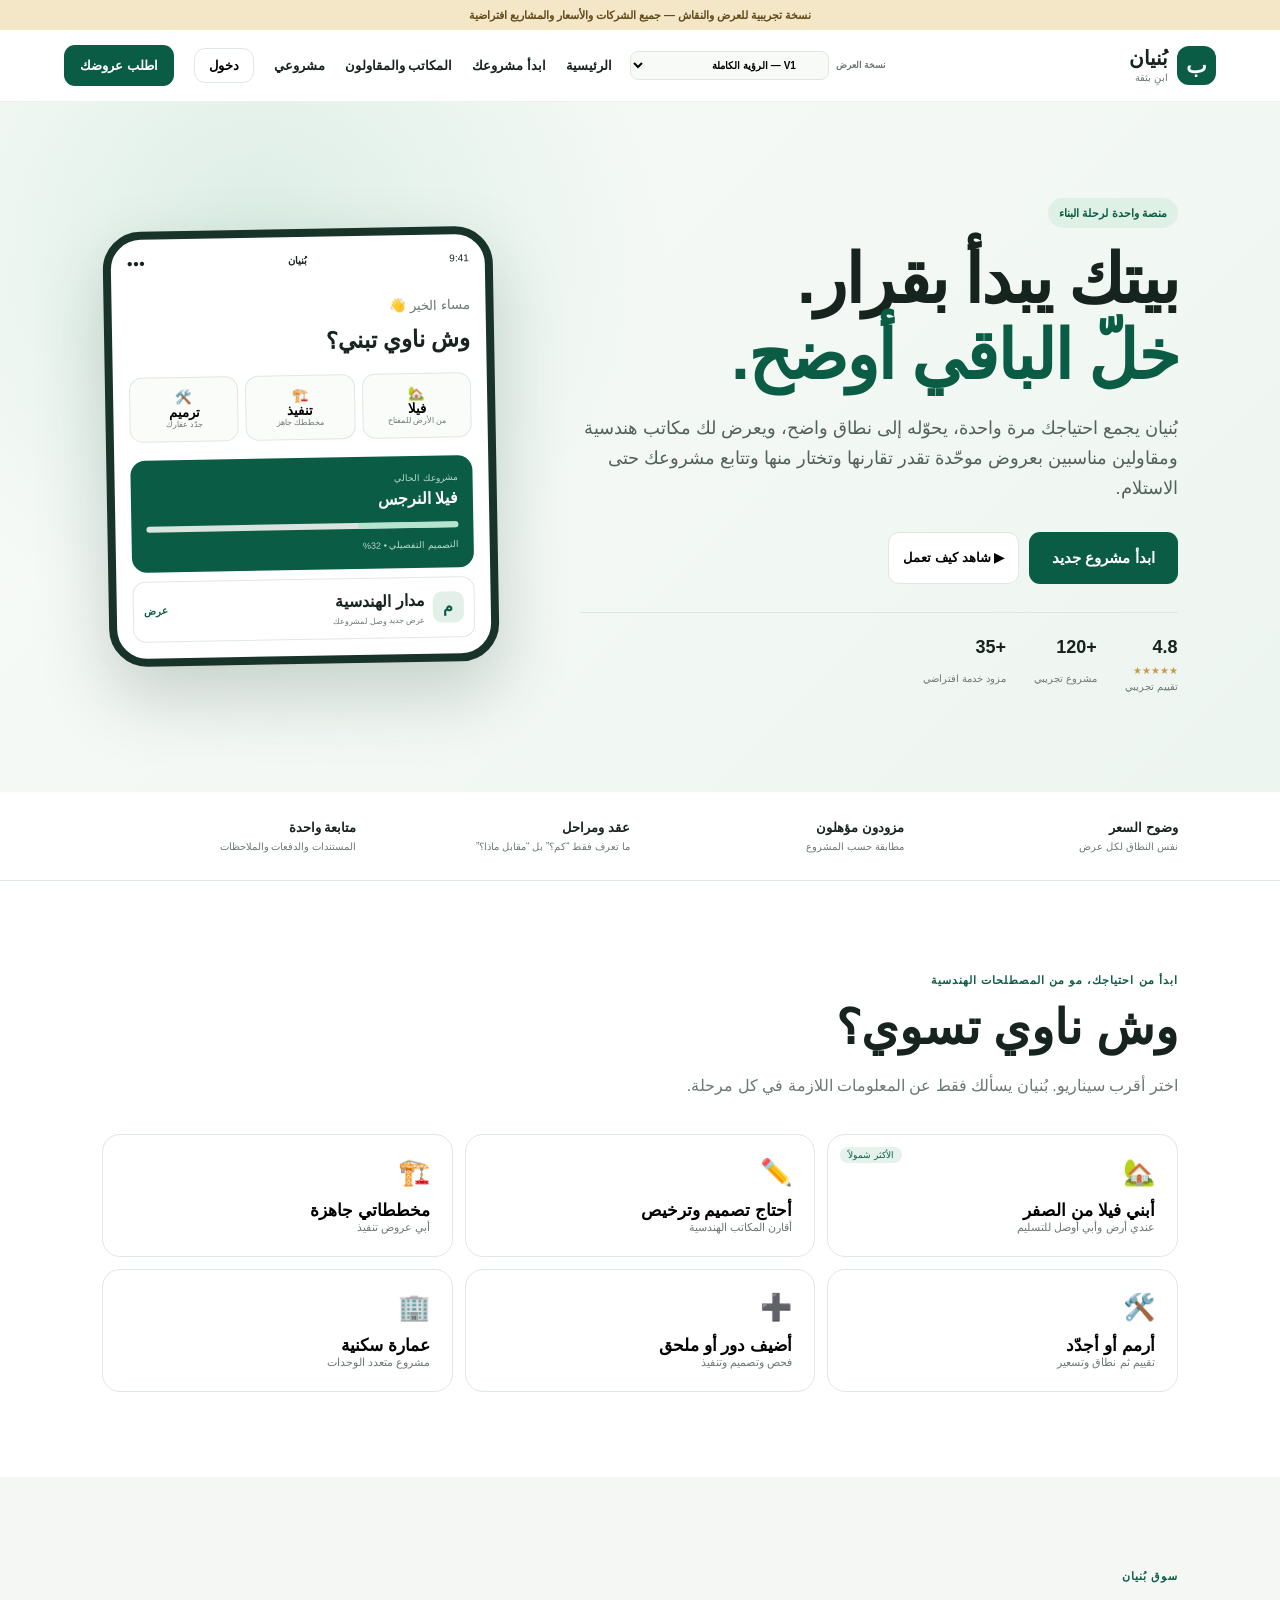
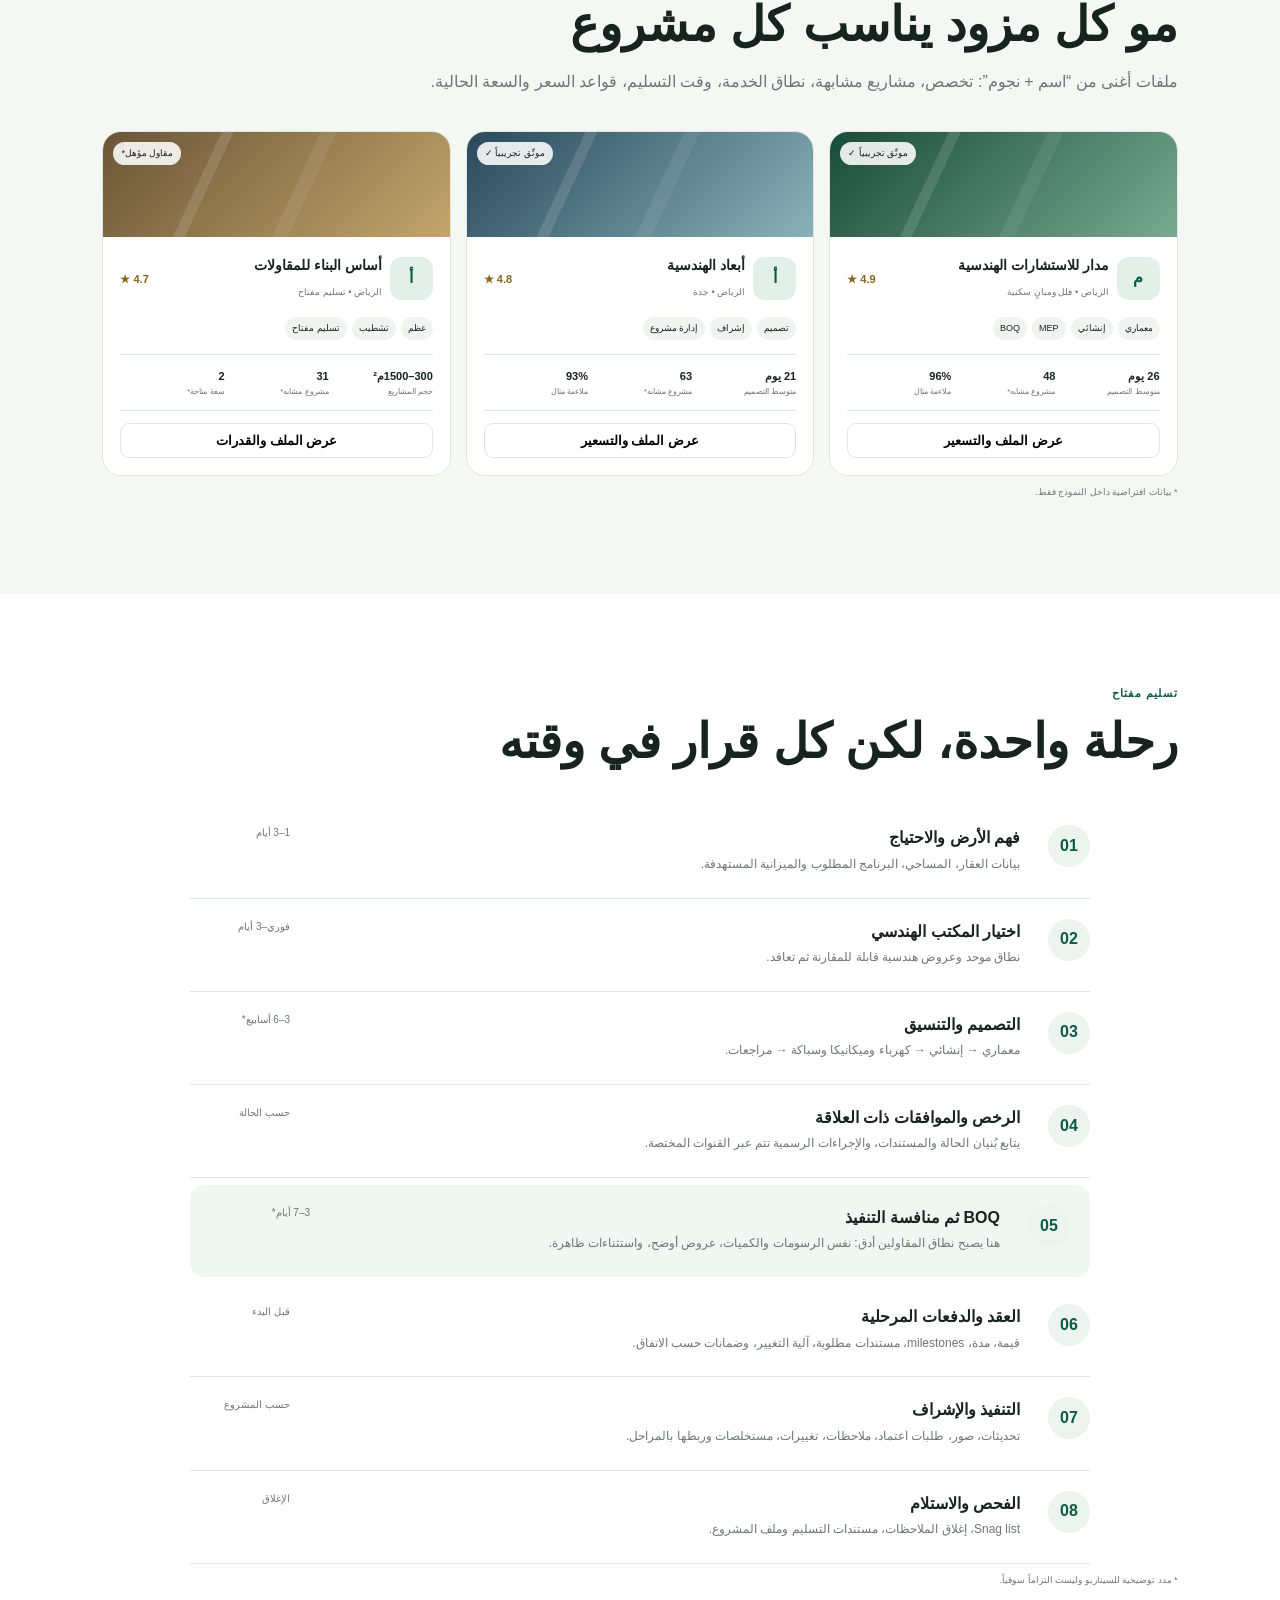
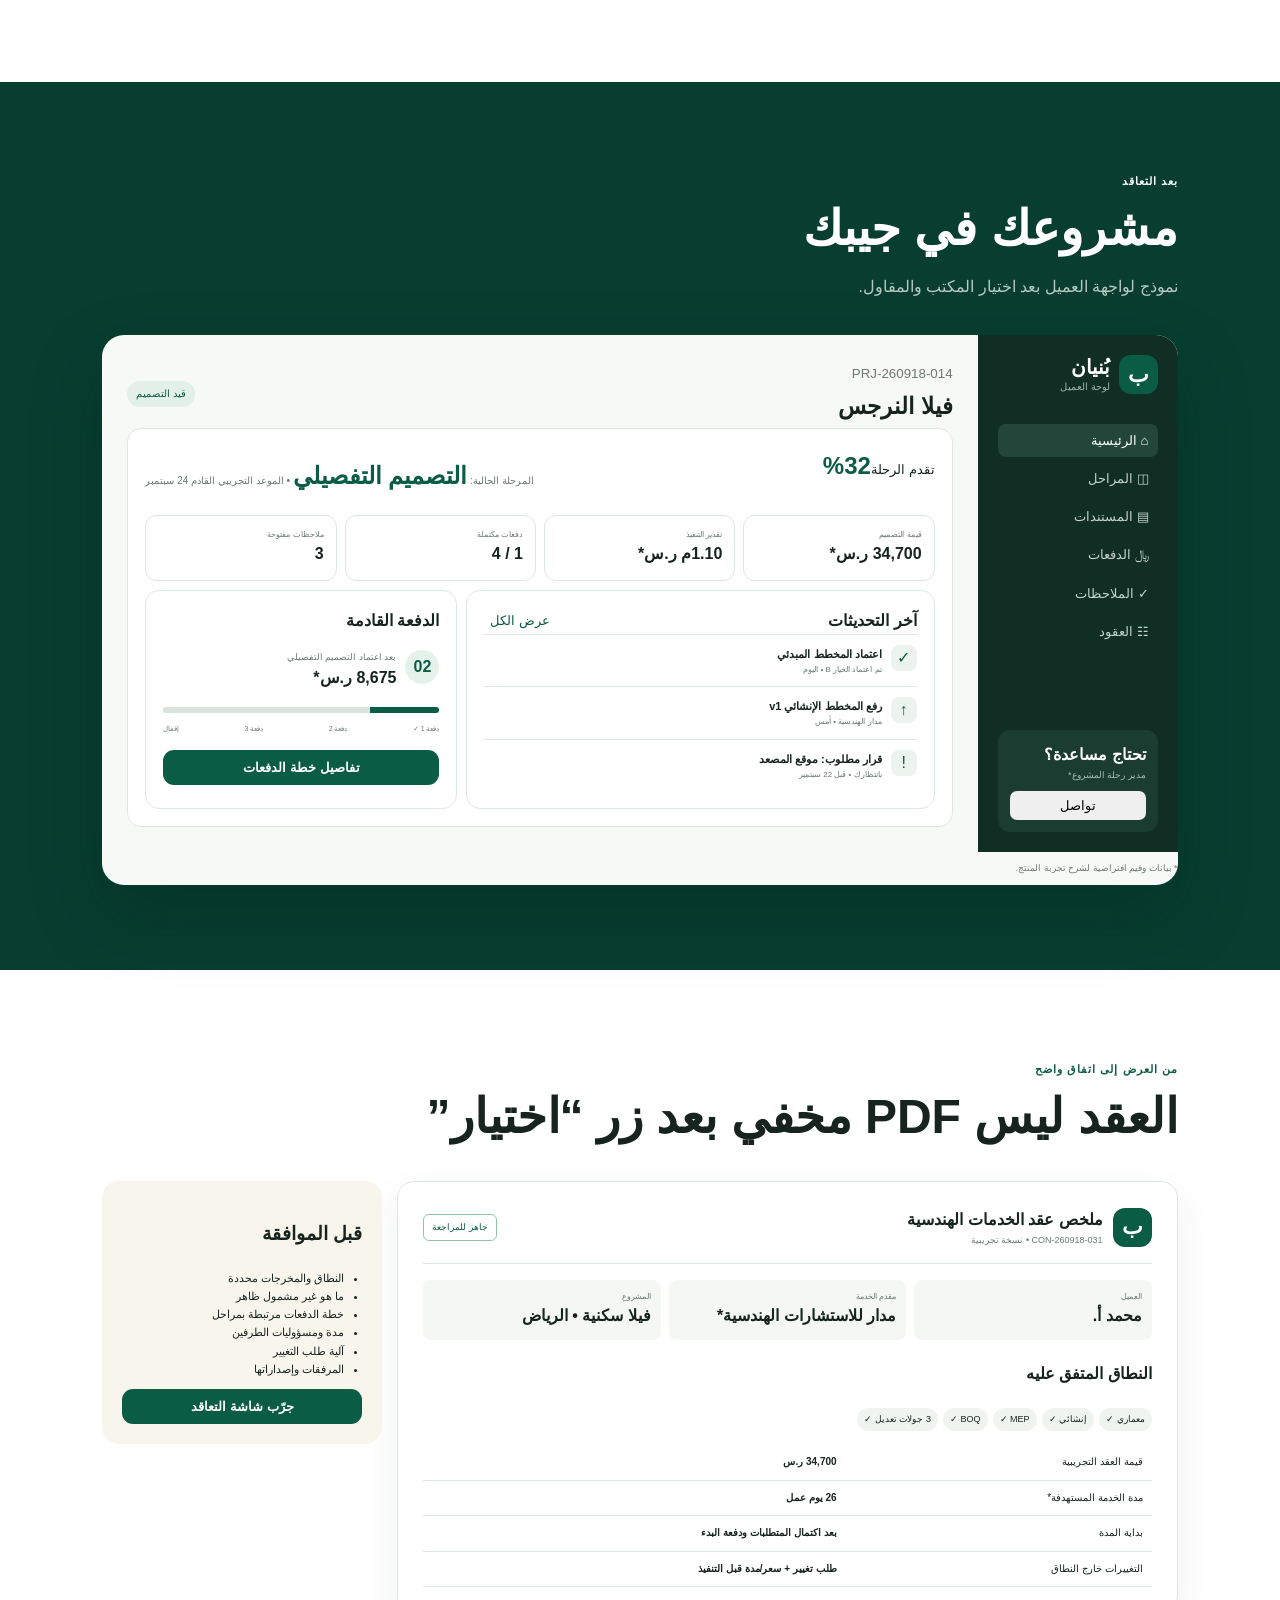
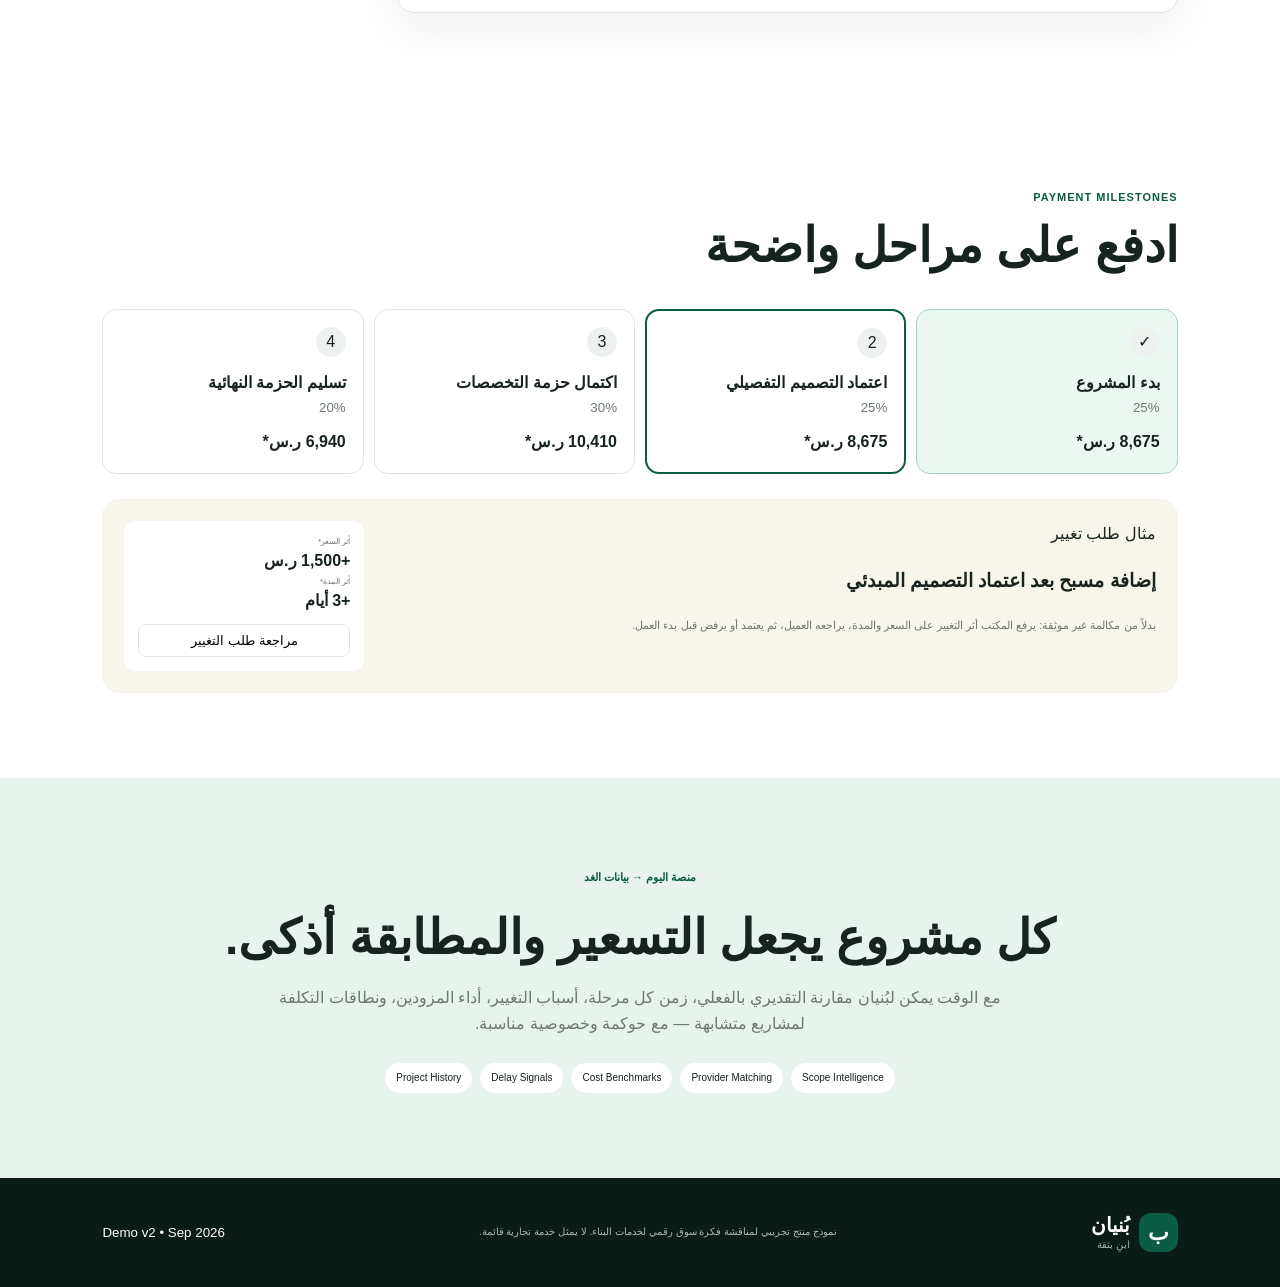
==== commit db19ebee: "Add V3 to version selector" ====
--- a/index.html
+++ b/index.html
@@ -1,6 +1,6 @@
 <!doctype html><html lang="ar" dir="rtl"><head><meta charset="utf-8"><meta name="viewport" content="width=device-width,initial-scale=1,viewport-fit=cover"><meta name="theme-color" content="#0b5c45"><title>بُنيان | ابنِ بثقة</title><link rel="stylesheet" href="styles.css"></head><body>
 <div class="demo">نسخة تجريبية للعرض والنقاش — جميع الشركات والأسعار والمشاريع افتراضية</div>
-<header><a class="brand" href="#home"><span class="logo">ب</span><div><b>بُنيان</b><small>ابنِ بثقة</small></div></a><div class="version-switch"><label>نسخة العرض</label><select onchange="if(this.value)location.href=this.value"><option value="" selected>V1 — الرؤية الكاملة</option><option value="versions/v2/">V2 — المكاتب الهندسية والمخططات</option></select></div><button id="menu">☰</button><nav id="nav"><a href="#home">الرئيسية</a><a href="#start">ابدأ مشروعك</a><a href="#market">المكاتب والمقاولون</a><a href="#project">مشروعي</a><button class="ghost" data-open="login">دخول</button><a class="cta" href="#start">اطلب عروضك</a></nav></header>
+<header><a class="brand" href="#home"><span class="logo">ب</span><div><b>بُنيان</b><small>ابنِ بثقة</small></div></a><div class="version-switch"><label>نسخة العرض</label><select onchange="if(this.value)location.href=this.value"><option value="" selected>V1 — الرؤية الكاملة</option><option value="versions/v2/">V2 — المكاتب الهندسية والمخططات</option><option value="versions/v3/">V3 — أفضل تعاقد هندسي</option></select></div><button id="menu">☰</button><nav id="nav"><a href="#home">الرئيسية</a><a href="#start">ابدأ مشروعك</a><a href="#market">المكاتب والمقاولون</a><a href="#project">مشروعي</a><button class="ghost" data-open="login">دخول</button><a class="cta" href="#start">اطلب عروضك</a></nav></header>
 <main>
 <section id="home" class="hero"><div class="hero-copy"><span class="chip">منصة واحدة لرحلة البناء</span><h1>بيتك يبدأ بقرار.<br><em>خلّ الباقي أوضح.</em></h1><p>بُنيان يجمع احتياجك مرة واحدة، يحوّله إلى نطاق واضح، ويعرض لك مكاتب هندسية ومقاولين مناسبين بعروض موحّدة تقدر تقارنها وتختار منها وتتابع مشروعك حتى الاستلام.</p><div class="actions"><a class="cta big" href="#start">ابدأ مشروع جديد</a><button class="play" data-open="tour">▶ شاهد كيف تعمل</button></div><div class="social"><div><b>4.8</b><span>★★★★★</span><small>تقييم تجريبي</small></div><div><b>+120</b><small>مشروع تجريبي</small></div><div><b>+35</b><small>مزود خدمة افتراضي</small></div></div></div>
 <div class="phone"><div class="phone-top"><span>9:41</span><b>بُنيان</b><span>●●●</span></div><div class="welcome"><small>مساء الخير 👋</small><h3>وش ناوي تبني؟</h3></div><div class="quick"><button data-quick="turnkey">🏡<b>فيلا</b><small>من الأرض للمفتاح</small></button><button data-quick="execute">🏗️<b>تنفيذ</b><small>مخططك جاهز</small></button><button data-quick="renovation">🛠️<b>ترميم</b><small>جدّد عقارك</small></button></div><div class="phone-project"><span>مشروعك الحالي</span><b>فيلا النرجس</b><div class="bar"><i></i></div><small>التصميم التفصيلي • 32%</small></div><div class="phone-offer"><span class="avatar">م</span><div><b>مدار الهندسية</b><small>عرض جديد وصل لمشروعك</small></div><strong>عرض</strong></div></div></section>
--- a/styles.css
+++ b/styles.css
@@ -1 +1 @@
-:root{--g:#075e46;--g2:#064534;--ink:#17231e;--muted:#68756e;--soft:#f4f8f5;--line:#dce6e0;--sand:#faf7ef;--gold:#bd9144}*{box-sizing:border-box}html{scroll-behavior:smooth}body{margin:0;font-family:-apple-system,BlinkMacSystemFont,"Segoe UI",Tahoma,Arial,sans-serif;color:var(--ink);line-height:1.65}.demo{text-align:center;padding:6px;background:#f5e8c7;color:#624a17;font-size:10px;font-weight:700}header{height:68px;padding:0 max(7vw,20px);display:flex;align-items:center;justify-content:space-between;border-bottom:1px solid var(--line);position:sticky;top:0;background:#fffffff2;backdrop-filter:blur(12px);z-index:10}.brand{display:flex;align-items:center;gap:8px;color:var(--ink);text-decoration:none}.brand span{width:37px;height:37px;background:var(--g);color:white;border-radius:11px;display:grid;place-items:center;font-size:21px;font-weight:900}.brand b{font-size:19px}header nav{display:flex;gap:18px;align-items:center}header nav a{text-decoration:none;color:var(--ink);font-size:12px;font-weight:700}.cta{background:var(--g)!important;color:#fff!important;border:0;border-radius:10px;padding:10px 16px;text-decoration:none;font-weight:800;cursor:pointer;font-family:inherit}.outline{border:1px solid var(--line);padding:8px 11px;border-radius:9px}.hero{min-height:600px;padding:75px max(8vw,24px);display:grid;grid-template-columns:1.1fr .75fr;gap:70px;align-items:center;background:radial-gradient(circle at 15% 20%,#dcefe6,transparent 34%),#f9fcfa}.badge,.title>span,.result-title span{display:inline-block;color:var(--g);font-size:10px;font-weight:900;letter-spacing:.8px}.hero h1{font-size:clamp(42px,5.3vw,70px);line-height:1.1;letter-spacing:-2px;margin:12px 0}.hero h1 em{font-style:normal;color:var(--g)}.hero>div>p{font-size:18px;color:#506057;max-width:700px}.actions{display:flex;align-items:center;gap:18px;margin:28px 0}.big{padding:14px 22px}.textlink{color:var(--g);font-size:12px;font-weight:800}.mini{display:flex;flex-wrap:wrap;gap:9px}.mini span{font-size:10px;color:var(--muted)}.preview{background:white;border:1px solid var(--line);border-radius:20px;padding:20px;box-shadow:0 25px 60px #143c2c1c}.phead{display:grid;border-bottom:1px solid var(--line);padding-bottom:12px}.phead span{font-size:9px;color:var(--muted)}.offer{display:flex;align-items:center;gap:9px;padding:13px 0;border-bottom:1px solid var(--line)}.offer i{width:34px;height:34px;border-radius:10px;background:#e5f2eb;color:var(--g);display:grid;place-items:center;font-style:normal;font-weight:900}.offer div{display:grid;flex:1}.offer small,.preview>small{font-size:8px;color:var(--muted)}.offer strong{font-size:12px}.how{padding:25px max(8vw,24px);display:flex;align-items:center;justify-content:center;gap:18px;border-block:1px solid var(--line)}.how>div{display:flex;align-items:center;gap:8px}.how>div>b{width:28px;height:28px;border-radius:50%;background:#e6f2ec;color:var(--g);display:grid;place-items:center}.how span{display:grid}.how strong{font-size:11px}.how small{font-size:8px;color:var(--muted)}.how>i{font-style:normal;color:#aab6af}.section{padding:75px max(8vw,24px)}.title{max-width:760px;margin-bottom:30px}.title h2,.result-title h2{font-size:clamp(28px,3.6vw,44px);line-height:1.2;margin:5px 0}.title p{color:var(--muted)}.quote-section{background:var(--soft)}.quote-box{background:white;border:1px solid var(--line);border-radius:19px;padding:24px;max-width:1000px;box-shadow:0 15px 45px #173d2d12}.formgrid{display:grid;grid-template-columns:repeat(3,1fr);gap:13px}label{font-size:11px;font-weight:800;position:relative}input,select{display:block;width:100%;padding:12px;border:1px solid var(--line);border-radius:9px;margin-top:5px;background:#fff;font:inherit}label>small{position:absolute;left:10px;bottom:11px;color:var(--muted)}.extras{display:flex;gap:8px;flex-wrap:wrap;margin:16px 0}.extras label{border:1px solid var(--line);padding:8px 11px;border-radius:9px}.extras input{display:inline;width:auto;margin:0 0 0 4px}.submit{width:100%;font-size:14px}.hidden{display:none!important}#results{margin-top:45px}.result-title{display:flex;justify-content:space-between;align-items:end}.result-title button{border:1px solid var(--line);background:white;border-radius:9px;padding:8px 11px}.summary{background:#e7f2ec;border-radius:12px;padding:13px;margin:15px 0;font-size:11px}.cards{display:grid;grid-template-columns:repeat(3,1fr);gap:12px}.card{background:white;border:1px solid var(--line);border-radius:17px;padding:18px;position:relative}.card.best{border:2px solid var(--g)}.besttag{position:absolute;top:-10px;right:15px;background:var(--g);color:white;padding:3px 8px;border-radius:20px;font-size:8px}.cardhead{display:flex;gap:8px;align-items:center}.avatar{width:39px;height:39px;border-radius:11px;background:#e6f2ec;color:var(--g);display:grid;place-items:center;font-weight:900}.cardhead div{display:grid;flex:1}.cardhead small{font-size:8px;color:var(--muted)}.score{font-size:10px;color:var(--g);font-weight:900}.price{font-size:25px;font-weight:900;margin:16px 0 2px}.price-note{font-size:8px;color:var(--muted)}.card ul{padding-right:17px;font-size:10px;color:#526159;min-height:100px}.card button{width:100%;border:1px solid var(--line);background:white;padding:9px;border-radius:8px;font-weight:800}.card button+button{margin-top:6px}.compare{margin-top:20px;overflow:auto}.compare table,.rulebox table{width:100%;border-collapse:collapse;background:white}.compare th,.compare td,.rulebox th,.rulebox td{padding:10px;border-bottom:1px solid var(--line);text-align:right;font-size:10px}.examples{background:white}.example-grid{display:grid;grid-template-columns:repeat(3,1fr);gap:10px}.example-grid button{text-align:right;border:1px solid var(--line);background:white;border-radius:15px;padding:18px;font-family:inherit;cursor:pointer;transition:.2s}.example-grid button:hover{border-color:var(--g);transform:translateY(-2px)}.example-grid span{color:var(--gold);font-size:9px;font-weight:900}.example-grid b,.example-grid small,.example-grid em{display:block}.example-grid b{font-size:14px;margin:7px 0}.example-grid small{font-size:9px;color:var(--muted);min-height:30px}.example-grid em{font-style:normal;color:var(--g);font-size:10px;font-weight:800;margin-top:10px}.office{background:var(--sand)}.rulebox{display:grid;grid-template-columns:.7fr 1fr .8fr;background:white;border:1px solid var(--line);border-radius:17px;overflow:hidden}.rulebox>div,.rulebox>table{padding:20px}.rulebox>div:first-child{background:var(--g2);color:white}.rulebox ul{font-size:10px;padding-right:16px}.formula{display:flex;flex-direction:column;justify-content:center;background:#eef5f1}.formula small{color:var(--muted)}.formula b{font-size:12px}.formula strong{font-size:21px;color:var(--g);margin:7px 0}.formula p{font-size:9px;color:var(--muted)}.focus{text-align:center;padding:75px 20px;background:var(--g);color:white}.focus>span{font-size:10px;color:#b8ddcd}.focus h2{font-size:48px;margin:5px}.focus p{max-width:700px;margin:8px auto;color:#d3e5dd}.focus p:last-child{font-size:11px}footer{padding:30px max(8vw,24px);display:flex;justify-content:space-between;align-items:center;background:#081c15;color:white}footer p,footer a{font-size:9px;color:#a9bbb4}.modal{position:fixed;inset:0;background:#06140dc7;display:grid;place-items:center;padding:18px;z-index:30}.modalbox{background:white;border-radius:18px;padding:24px;width:min(680px,100%);max-height:90vh;overflow:auto;position:relative}.modalbox>#close{position:absolute;left:12px;top:9px;border:0;background:none;font-size:24px}.modalbox h2{margin:4px 0}.modalbox>div>span{font-size:9px;color:var(--g);font-weight:900}.detailrows{margin:15px 0;border:1px solid var(--line);border-radius:10px;overflow:hidden}.detailrows div{display:flex;justify-content:space-between;padding:10px;border-bottom:1px solid var(--line);font-size:10px}.detailrows div:last-child{border:0}.notice{background:#f6f2e8;padding:11px;border-radius:9px;font-size:9px;color:#65552e;margin:12px 0}@media(max-width:850px){header nav a:not(.cta):not(.outline){display:none}.hero{grid-template-columns:1fr;gap:35px}.formgrid,.cards,.example-grid{grid-template-columns:1fr 1fr}.rulebox{grid-template-columns:1fr}.how{overflow:auto;justify-content:flex-start}.how>div{min-width:130px}}@media(max-width:560px){header{padding:0 15px}.hero,.section{padding:52px 18px}.hero h1{letter-spacing:-1px}.actions{flex-direction:column;align-items:stretch}.actions>*{text-align:center}.formgrid,.cards,.example-grid{grid-template-columns:1fr}.preview{padding:15px}.offer strong{font-size:10px}.how{padding:18px}.result-title{align-items:start}.focus h2{font-size:38px}footer{flex-direction:column;align-items:flex-start;gap:6px}}+:root{--g:#0b5c45;--g2:#073e30;--lime:#b9e3cf;--ink:#17231e;--muted:#6d7872;--soft:#f4f7f4;--sand:#f8f5ed;--line:#dfe7e2;--white:#fff;--gold:#c69b50;--red:#9c453b}*{box-sizing:border-box}html{scroll-behavior:smooth}body{margin:0;color:var(--ink);font-family:-apple-system,BlinkMacSystemFont,"Segoe UI",Tahoma,Arial,sans-serif;line-height:1.65;background:#fff}.demo{font-size:11px;text-align:center;background:#f3e7c8;color:#624b1b;padding:6px 12px;font-weight:700}header{height:72px;display:flex;align-items:center;justify-content:space-between;padding:0 max(5vw,22px);position:sticky;top:0;z-index:30;background:#ffffffef;backdrop-filter:blur(14px);border-bottom:1px solid #edf1ee}.brand{display:flex;align-items:center;gap:9px;text-decoration:none;color:var(--ink);line-height:1.05}.logo{width:39px;height:39px;border-radius:12px;background:var(--g);color:#fff;display:grid;place-items:center;font-size:22px;font-weight:900}.brand div{display:grid}.brand b{font-size:20px}.brand small{font-size:10px;color:var(--muted);margin-top:4px}header nav{display:flex;align-items:center;gap:20px}header nav>a{color:var(--ink);text-decoration:none;font-size:13px;font-weight:700}.cta{background:var(--g);color:white!important;border:0;border-radius:11px;padding:10px 16px;text-decoration:none;font-weight:800;cursor:pointer;font-family:inherit}.ghost,.play{background:white;border:1px solid var(--line);border-radius:11px;padding:9px 14px;font-weight:700;cursor:pointer;font-family:inherit}#menu{display:none;border:0;background:none;font-size:23px}.hero{min-height:690px;background:radial-gradient(circle at 20% 20%,#dceee5,transparent 35%),linear-gradient(135deg,#f9fbf9,#edf5f0);padding:72px max(8vw,28px);display:grid;grid-template-columns:1.08fr .72fr;gap:80px;align-items:center}.chip{display:inline-block;background:#dff0e7;color:var(--g);padding:6px 11px;border-radius:30px;font-size:11px;font-weight:900}.hero h1{font-size:clamp(42px,5.3vw,72px);line-height:1.12;letter-spacing:-2px;margin:14px 0 20px}.hero h1 em{font-style:normal;color:var(--g)}.hero-copy>p{font-size:18px;color:#526159;max-width:700px}.actions{display:flex;gap:10px;margin:28px 0}.big{padding:14px 23px;font-size:15px}.social{display:flex;gap:28px;border-top:1px solid var(--line);padding-top:20px}.social div{display:grid}.social b{font-size:18px}.social span{font-size:10px;color:var(--gold)}.social small{font-size:10px;color:var(--muted)}.phone{width:min(100%,390px);margin:auto;background:#fff;border:8px solid #18332a;border-radius:38px;padding:16px;box-shadow:0 30px 70px #123b2a35;transform:rotate(-1deg)}.phone-top{display:flex;justify-content:space-between;font-size:10px}.welcome{margin:24px 0 14px}.welcome small{color:var(--muted)}.welcome h3{margin:3px 0;font-size:23px}.quick{display:grid;grid-template-columns:repeat(3,1fr);gap:7px}.quick button{border:1px solid var(--line);background:#fafcfa;border-radius:13px;padding:12px 6px;font-family:inherit}.quick b,.quick small{display:block}.quick small{font-size:8px;color:var(--muted)}.phone-project{margin-top:18px;background:var(--g);color:#fff;padding:15px;border-radius:15px;display:grid}.phone-project span,.phone-project small{font-size:9px;color:#bcd9cc}.bar,.bigbar,.stepbar,.paybar{height:6px;background:#d9e4de;border-radius:20px;overflow:hidden;margin:10px 0}.bar i{display:block;width:32%;height:100%;background:#b5e4cf}.phone-offer{margin-top:9px;border:1px solid var(--line);padding:10px;border-radius:13px;display:flex;align-items:center;gap:8px}.avatar{width:31px;height:31px;border-radius:9px;background:#e3f0e9;color:var(--g);display:grid;place-items:center;font-weight:900}.phone-offer div{display:grid;flex:1}.phone-offer small{font-size:8px;color:var(--muted)}.phone-offer strong{font-size:10px;color:var(--g)}.proof{display:grid;grid-template-columns:repeat(4,1fr);padding:25px max(8vw,28px);border-bottom:1px solid var(--line);gap:20px}.proof div{display:grid}.proof b{font-size:13px}.proof small{color:var(--muted);font-size:10px}.section{padding:85px max(8vw,28px)}.section-head{max-width:800px;margin-bottom:35px}.section-head>span{font-size:11px;color:var(--g);font-weight:900;letter-spacing:1px}.section-head h2{font-size:clamp(30px,4vw,48px);line-height:1.2;margin:7px 0}.section-head p{color:var(--muted)}.journey-cards{display:grid;grid-template-columns:repeat(3,1fr);gap:12px}.journey-cards button{position:relative;text-align:right;background:#fff;border:1px solid var(--line);border-radius:18px;padding:22px;font-family:inherit;cursor:pointer;transition:.2s}.journey-cards button:hover{border-color:var(--g);transform:translateY(-2px);box-shadow:0 12px 30px #143c2920}.journey-cards i{font-style:normal;font-size:26px}.journey-cards b,.journey-cards small{display:block}.journey-cards b{font-size:17px;margin-top:12px}.journey-cards small{color:var(--muted)}.journey-cards em{position:absolute;left:12px;top:12px;background:#e4f2eb;color:var(--g);border-radius:20px;padding:3px 8px;font-size:9px;font-style:normal}.wizard{margin-top:25px;border:1px solid var(--line);border-radius:22px;background:#fff;box-shadow:0 20px 60px #153d2c18;padding:25px}.wizard-top{display:flex;justify-content:space-between}.wizard-top>div{width:70%}.wizard-top span{font-size:11px;color:var(--muted)}.stepbar i{display:block;height:100%;background:var(--g);transition:.3s}.wizard-top button{border:0;background:none;font-size:25px}.wizard-body{max-width:720px;margin:25px auto}.wizard-body h3{font-size:27px;margin-bottom:5px}.wizard-body>p{color:var(--muted)}.option-grid{display:grid;grid-template-columns:repeat(2,1fr);gap:9px}.option{border:1px solid var(--line);border-radius:12px;padding:13px;cursor:pointer}.option.selected{border:2px solid var(--g);background:#eff7f3}.formgrid{display:grid;grid-template-columns:1fr 1fr;gap:12px}label{font-size:12px;font-weight:700}input,select{display:block;width:100%;padding:12px;border:1px solid var(--line);border-radius:10px;margin-top:5px;font:inherit;background:#fff}.wizard-actions{display:flex;justify-content:space-between;border-top:1px solid var(--line);padding-top:18px}.soft{background:var(--soft)}.provider-cards{display:grid;grid-template-columns:repeat(3,1fr);gap:15px}.provider{background:#fff;border:1px solid var(--line);border-radius:19px;overflow:hidden}.cover{height:105px;position:relative;background:linear-gradient(135deg,#194b3a,#78a991)}.c2{background:linear-gradient(135deg,#29495c,#8bb2b8)}.c3{background:linear-gradient(135deg,#6a5537,#c3a66c)}.cover:after{content:"";position:absolute;inset:0;background:linear-gradient(115deg,transparent 30%,#ffffff1f 30%,#ffffff1f 33%,transparent 33%,transparent 55%,#ffffff12 55%,#ffffff12 59%,transparent 59%)}.cover>span{position:absolute;top:10px;left:10px;background:#ffffffdf;padding:4px 8px;border-radius:20px;font-size:9px;z-index:1}.pbody{padding:17px}.phead{display:flex;align-items:center;gap:8px}.lg{width:43px;height:43px;border-radius:12px}.phead>div{flex:1}.phead h3{font-size:14px;margin:0}.phead small{font-size:9px;color:var(--muted)}.phead>b{font-size:11px;color:#87651f}.tags{display:flex;flex-wrap:wrap;gap:5px;margin:14px 0}.tags span,.scope-chips span{font-size:9px;background:#f0f4f1;padding:4px 7px;border-radius:20px}.pstats{display:grid;grid-template-columns:repeat(3,1fr);border-block:1px solid var(--line);padding:12px 0;margin-bottom:12px}.pstats div{display:grid}.pstats b{font-size:11px}.pstats small{font-size:8px;color:var(--muted)}.provider button{width:100%;background:white;border:1px solid var(--line);border-radius:9px;padding:9px;font-weight:800;font-family:inherit;cursor:pointer}.fine{font-size:9px;color:var(--muted)}.life{max-width:900px;margin:auto}.life-item{display:grid;grid-template-columns:55px 1fr 100px;gap:15px;padding:20px 0;border-bottom:1px solid var(--line);align-items:start}.life-item>span{width:42px;height:42px;border-radius:50%;display:grid;place-items:center;background:#edf3ef;color:var(--g);font-weight:900}.life-item b{font-size:16px}.life-item p{margin:3px 0;color:var(--muted);font-size:12px}.life-item em{font-style:normal;font-size:10px;color:var(--muted)}.life-item.highlight{background:#eef7f2;padding:20px;border-radius:14px;border:0;margin:7px 0}.project-sec{background:var(--g2);color:white}.light span,.light h2{color:white}.light p{color:#b8c9c2}.app-shell{display:grid;grid-template-columns:200px 1fr;background:#f7f9f7;color:var(--ink);border-radius:22px;overflow:hidden;box-shadow:0 30px 70px #001c1240}.app-shell>aside{background:#102e24;color:white;padding:20px;display:flex;flex-direction:column}.white{color:white}.white small{color:#9fb5ac}.app-shell aside nav{display:grid;gap:5px;margin:30px 0}.app-shell aside nav button{border:0;background:none;color:#c5d3cd;text-align:right;padding:9px;border-radius:8px;font-family:inherit}.app-shell aside nav button.on{background:#23463a;color:white}.help{margin-top:auto;background:#1b3c31;border-radius:12px;padding:12px;display:grid}.help small{font-size:9px;color:#a9bdb5}.help button{margin-top:8px;border:0;border-radius:7px;padding:7px}.app-main{padding:25px}.app-title,.row{display:flex;justify-content:space-between;align-items:center}.app-title h3{margin:2px 0;font-size:23px}.app-title small{color:var(--muted)}.status{background:#e2f0e9;color:var(--g);padding:5px 9px;border-radius:20px;font-size:10px}.overview,.panel{background:white;border:1px solid var(--line);border-radius:14px;padding:17px}.progress-card{display:flex;justify-content:space-between}.progress-card b{font-size:24px;color:var(--g)}.bigbar{height:9px}.bigbar i{display:block;width:32%;height:100%;background:var(--g)}.overview p{font-size:10px;color:var(--muted)}.mini-kpis{display:grid;grid-template-columns:repeat(4,1fr);gap:8px;margin:9px 0}.mini-kpis div{background:#fff;border:1px solid var(--line);border-radius:12px;padding:12px;display:grid}.mini-kpis small{font-size:8px;color:var(--muted)}.workgrid{display:grid;grid-template-columns:1.2fr .8fr;gap:9px}.panel h4{margin:0}.row button{border:0;background:none;color:var(--g)}.update{display:flex;gap:9px;border-top:1px solid var(--line);padding:10px 0}.update i{width:26px;height:26px;border-radius:8px;background:#edf4f0;display:grid;place-items:center;font-style:normal;color:var(--g)}.update div{display:grid}.update b{font-size:11px}.update small{font-size:8px;color:var(--muted)}.payment{display:flex;gap:9px;margin:16px 0}.payment>span{width:34px;height:34px;border-radius:50%;background:#e5f1eb;display:grid;place-items:center;color:var(--g);font-weight:900}.payment div{display:grid}.payment small{font-size:9px;color:var(--muted)}.paybar i{display:block;width:25%;height:100%;background:var(--g)}.paylabels{display:flex;justify-content:space-between;font-size:7px;color:var(--muted);margin-bottom:15px}.full{width:100%}.contract-preview{display:grid;grid-template-columns:1fr 280px;gap:15px;align-items:start}.doc{border:1px solid var(--line);border-radius:17px;padding:25px;box-shadow:0 15px 40px #173b2c12}.doc-head{display:flex;align-items:center;gap:10px;border-bottom:1px solid var(--line);padding-bottom:15px}.doc-head>div{display:grid;flex:1}.doc-head small{color:var(--muted);font-size:9px}.stamp{border:1px solid #8fc4ab;color:var(--g);border-radius:6px;padding:5px 8px;font-size:9px}.parties{display:grid;grid-template-columns:repeat(3,1fr);gap:8px;margin:16px 0}.parties div{background:var(--soft);padding:10px;border-radius:8px;display:grid}.parties small{font-size:8px;color:var(--muted)}.scope-chips{display:flex;gap:5px;flex-wrap:wrap}.doc table{width:100%;border-collapse:collapse;margin-top:14px}.doc td,.doc th{border-bottom:1px solid var(--line);padding:9px;text-align:right;font-size:10px}.contract-side{background:var(--sand);padding:20px;border-radius:17px}.contract-side ul{padding-right:18px;font-size:11px}.payment-road{display:grid;grid-template-columns:repeat(4,1fr);gap:10px}.payment-road>div{border:1px solid var(--line);padding:17px;border-radius:14px;display:grid}.payment-road span{width:30px;height:30px;border-radius:50%;background:#edf2ef;display:grid;place-items:center}.payment-road b{margin-top:12px}.payment-road small{color:var(--muted)}.payment-road strong{margin-top:10px}.payment-road .paid{background:#edf7f2;border-color:#a9d1bd}.payment-road .current{border:2px solid var(--g)}.change-box{margin-top:25px;background:var(--sand);border-radius:17px;padding:22px;display:grid;grid-template-columns:1fr 240px;gap:20px}.change-box p{font-size:11px;color:var(--muted)}.change-box>div:last-child{display:grid;background:white;padding:14px;border-radius:12px}.change-box small{font-size:8px;color:var(--muted)}.change-box button{margin-top:10px;border:1px solid var(--line);background:white;border-radius:8px;padding:8px}.vision{text-align:center;background:#e8f3ed}.vision>span{font-size:11px;color:var(--g);font-weight:900}.vision h2{font-size:clamp(30px,4vw,48px);margin:8px}.vision p{max-width:750px;margin:0 auto 25px;color:var(--muted)}.vision div{display:flex;justify-content:center;gap:8px;flex-wrap:wrap}.vision div span{background:white;border-radius:20px;padding:7px 11px;font-size:10px}footer{background:#091c15;color:white;padding:35px max(8vw,28px);display:flex;justify-content:space-between;align-items:center;gap:20px}footer p{font-size:10px;color:#a8bab3;max-width:500px}.hidden{display:none!important}.modal{position:fixed;inset:0;background:#06130dc9;z-index:50;display:grid;place-items:center;padding:18px}.modalbox{width:min(760px,100%);max-height:90vh;overflow:auto;background:white;border-radius:20px;padding:25px;position:relative}.modalbox>#modalClose{position:absolute;left:13px;top:10px;border:0;background:none;font-size:25px}.modal-content h2{margin-top:4px}.modal-content>span{font-size:10px;color:var(--g);font-weight:900}.modal-grid{display:grid;grid-template-columns:repeat(3,1fr);gap:8px}.modal-grid div{background:var(--soft);padding:11px;border-radius:9px;display:grid}.modal-grid small{font-size:8px;color:var(--muted)}.quote-list{border:1px solid var(--line);border-radius:12px;margin:12px 0;overflow:hidden}.quote-list div{display:flex;justify-content:space-between;padding:10px;border-bottom:1px solid var(--line);font-size:11px}.quote-list div:last-child{border:0}.contract-check{display:flex;gap:8px;background:#eef6f2;padding:12px;border-radius:10px;margin:12px 0;font-size:10px}@media(max-width:900px){header nav{display:none;position:absolute;top:72px;right:0;left:0;background:white;padding:20px;flex-direction:column;border-bottom:1px solid var(--line)}header nav.open{display:flex}#menu{display:block}.hero{grid-template-columns:1fr;gap:35px}.proof{grid-template-columns:1fr 1fr}.journey-cards,.provider-cards{grid-template-columns:1fr 1fr}.app-shell{grid-template-columns:1fr}.app-shell>aside{display:none}.workgrid{grid-template-columns:1fr}.contract-preview{grid-template-columns:1fr}.payment-road{grid-template-columns:1fr 1fr}}@media(max-width:600px){.hero,.section{padding:55px 19px}.hero h1{letter-spacing:-1px}.social{gap:15px}.phone{transform:none}.journey-cards,.provider-cards{grid-template-columns:1fr}.proof{padding:20px;gap:12px}.formgrid,.option-grid{grid-template-columns:1fr}.life-item{grid-template-columns:45px 1fr}.life-item em{grid-column:2}.mini-kpis{grid-template-columns:1fr 1fr}.app-main{padding:13px}.parties{grid-template-columns:1fr}.payment-road{grid-template-columns:1fr}.change-box{grid-template-columns:1fr}.modal-grid{grid-template-columns:1fr 1fr}footer{flex-direction:column;align-items:flex-start}.actions{flex-direction:column}.actions>*{text-align:center}}.version-switch{margin-right:auto;margin-left:18px;display:flex;align-items:center;gap:7px}.version-switch label{font-size:9px;color:var(--muted);font-weight:800}.version-switch select{width:auto;margin:0;padding:7px 28px 7px 8px;border:1px solid var(--line);border-radius:8px;font-size:10px;font-weight:700;background:#f8faf8}@media(max-width:700px){.version-switch label{display:none}.version-switch{margin-left:5px}.version-switch select{max-width:155px;font-size:9px}}
